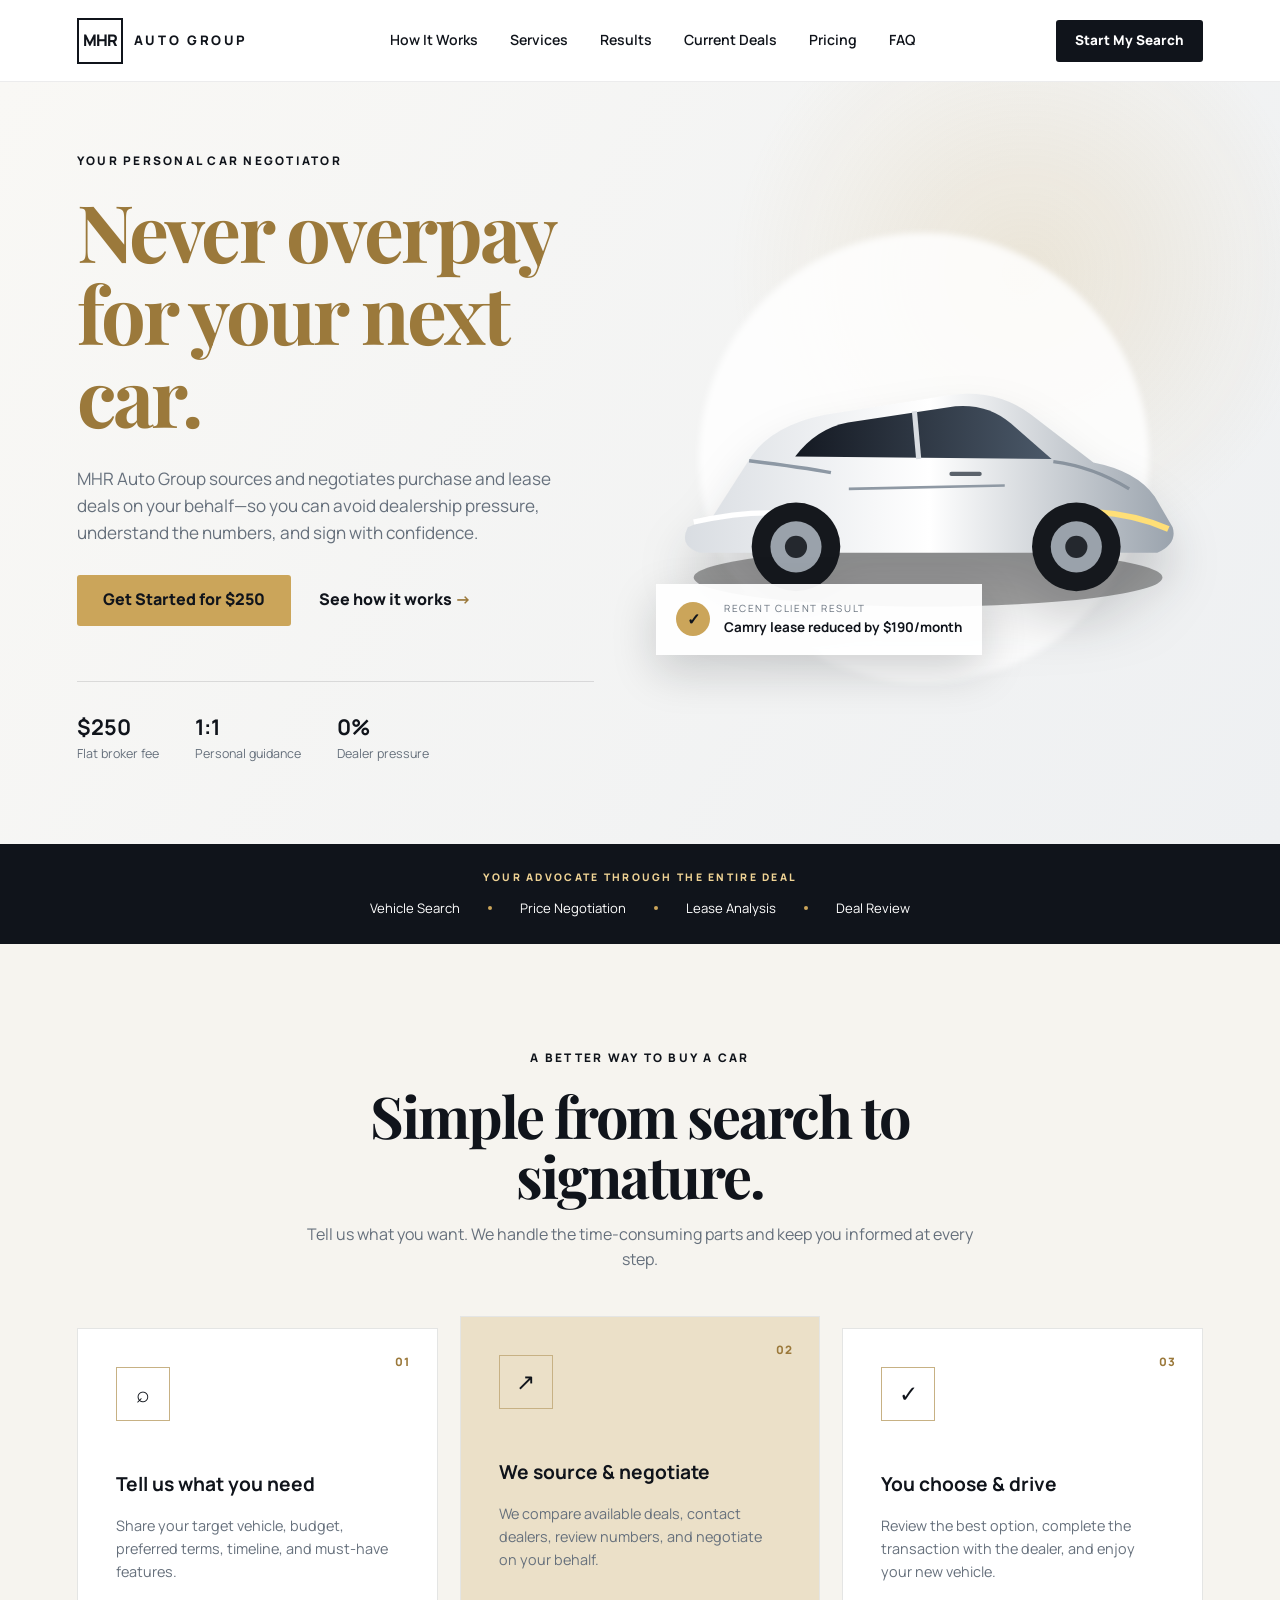
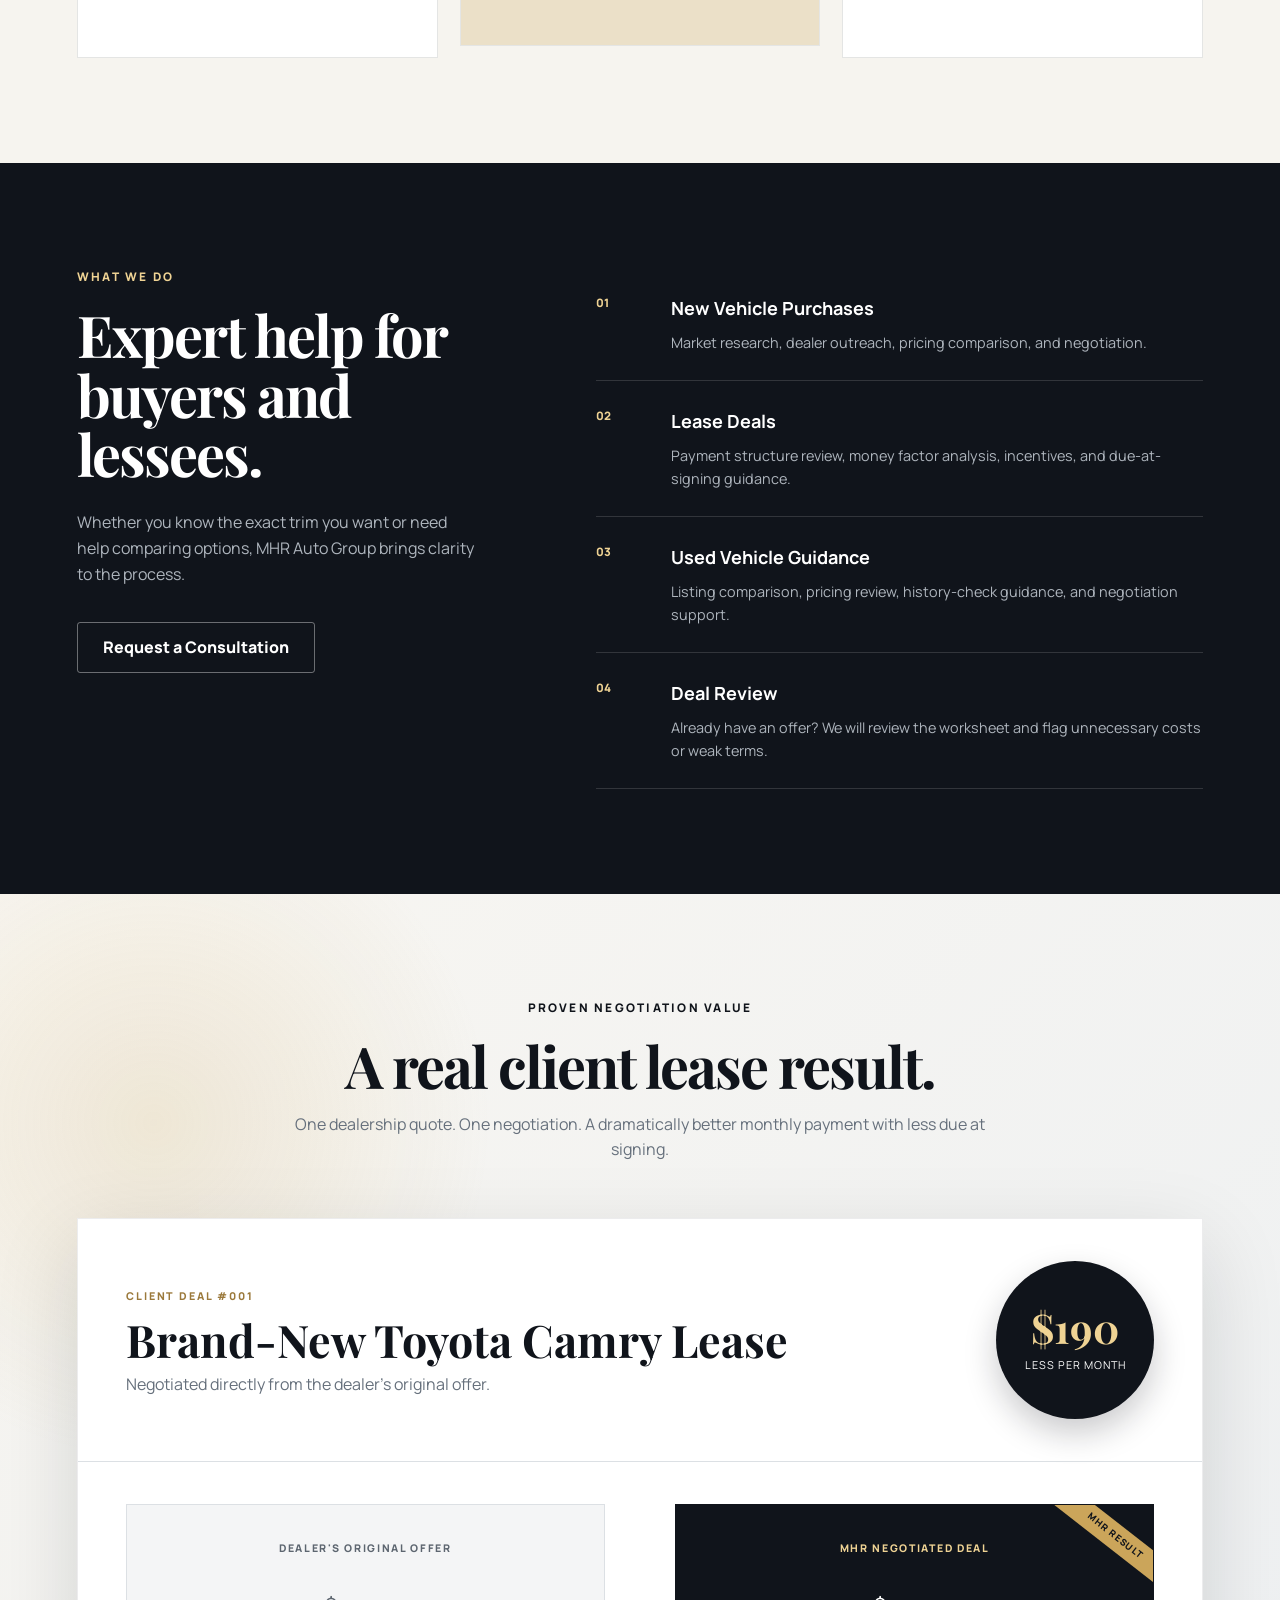
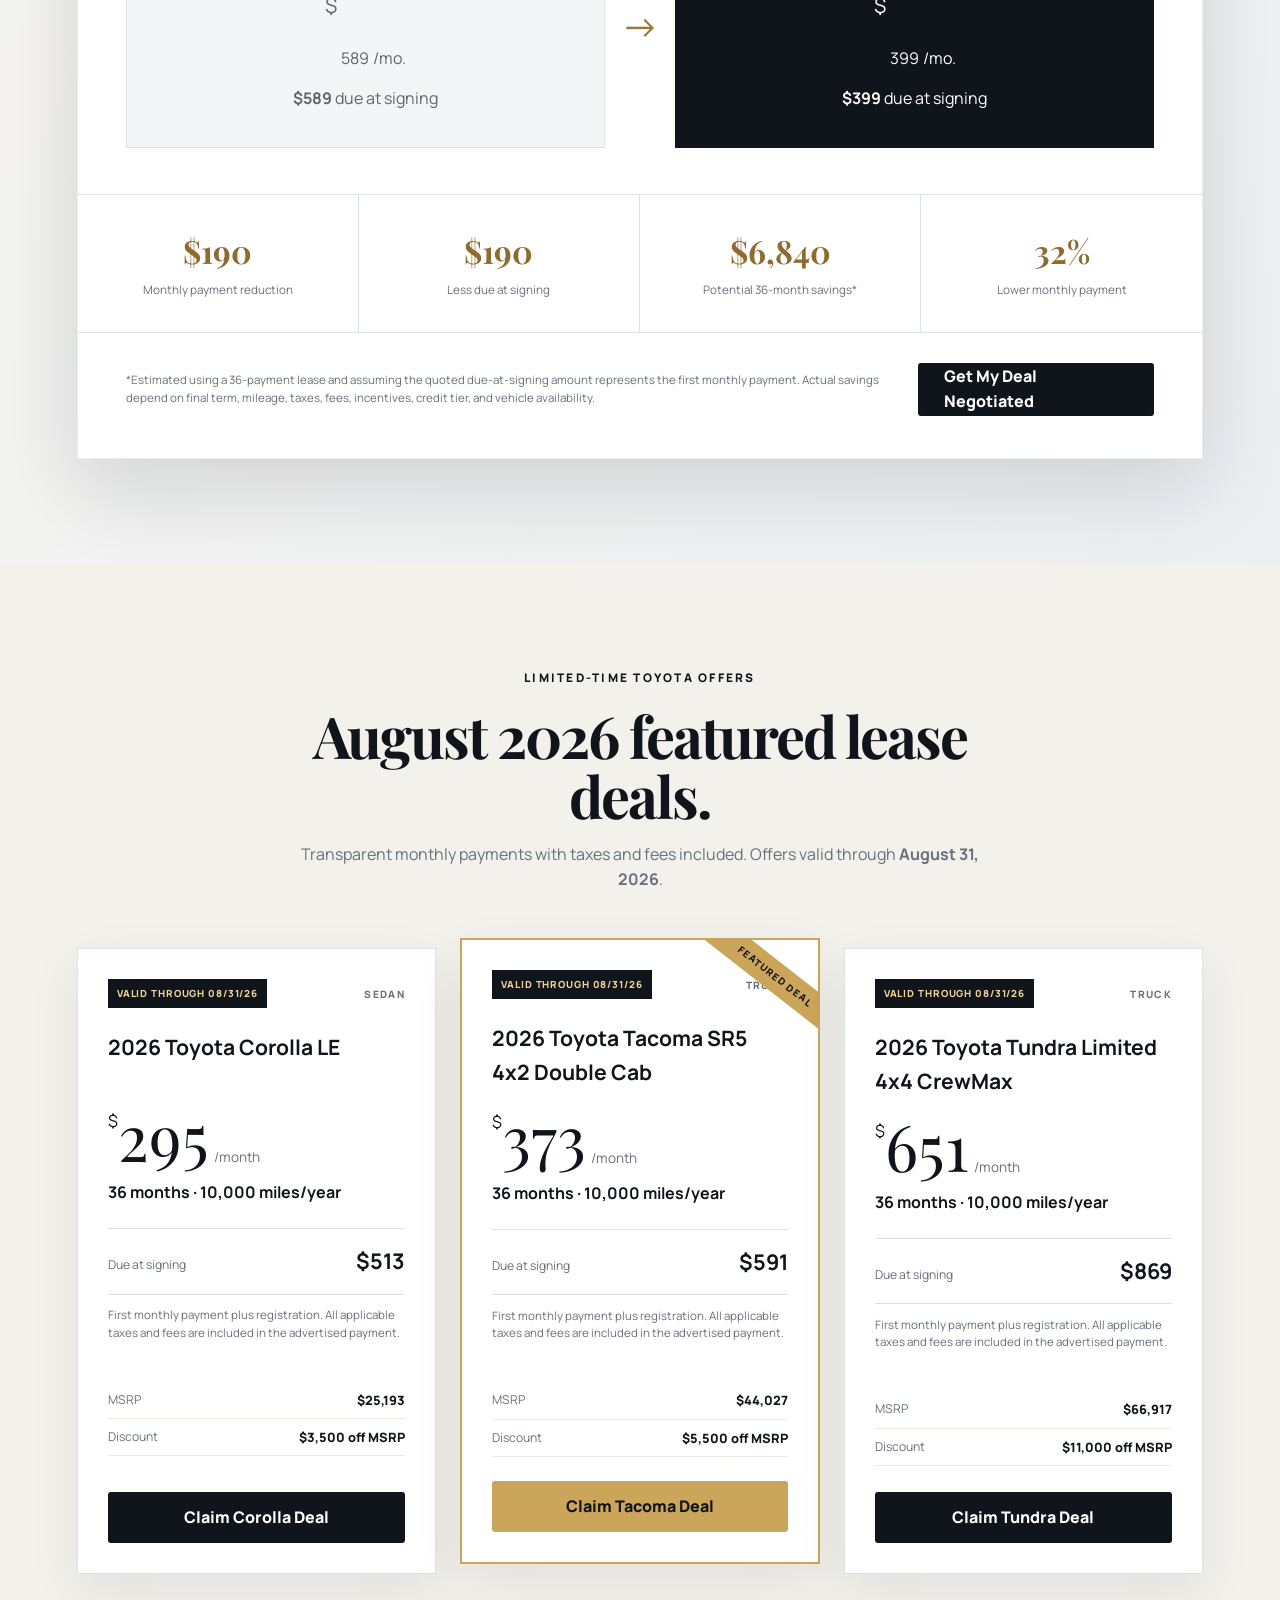
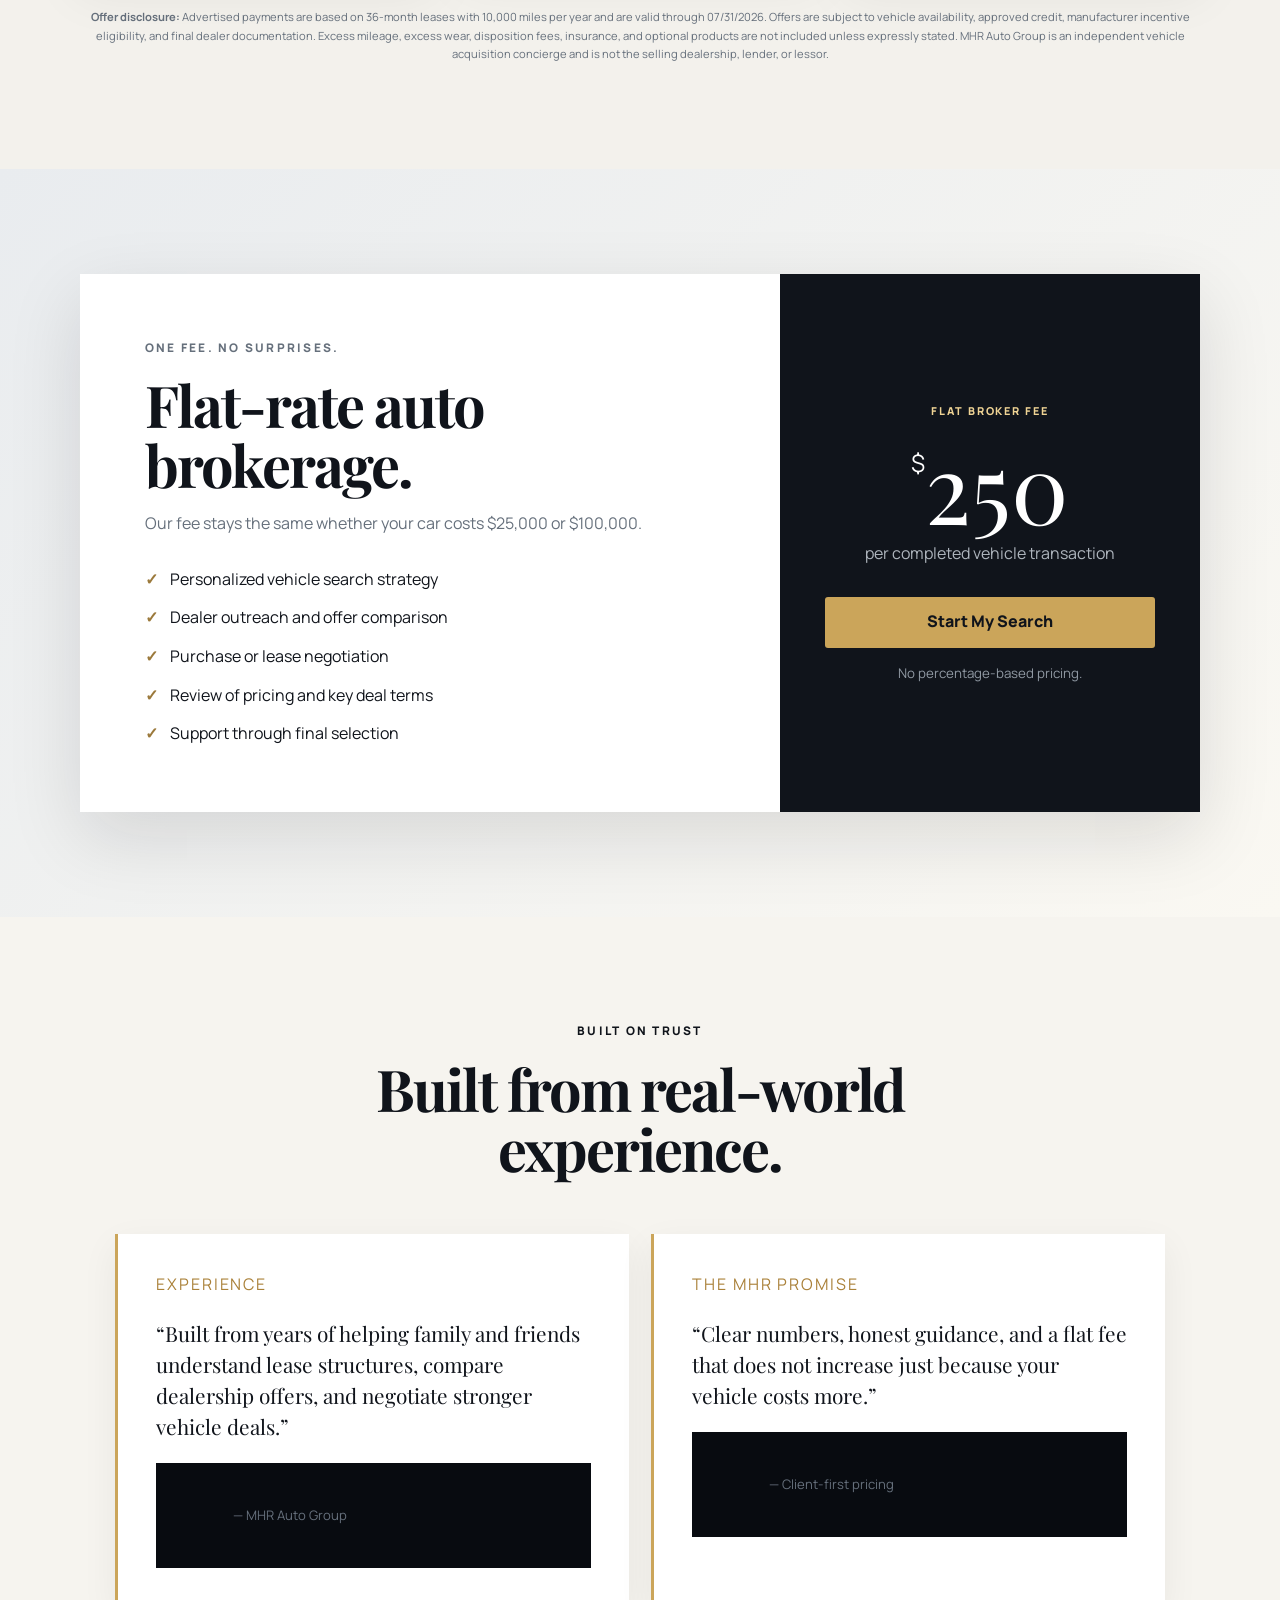
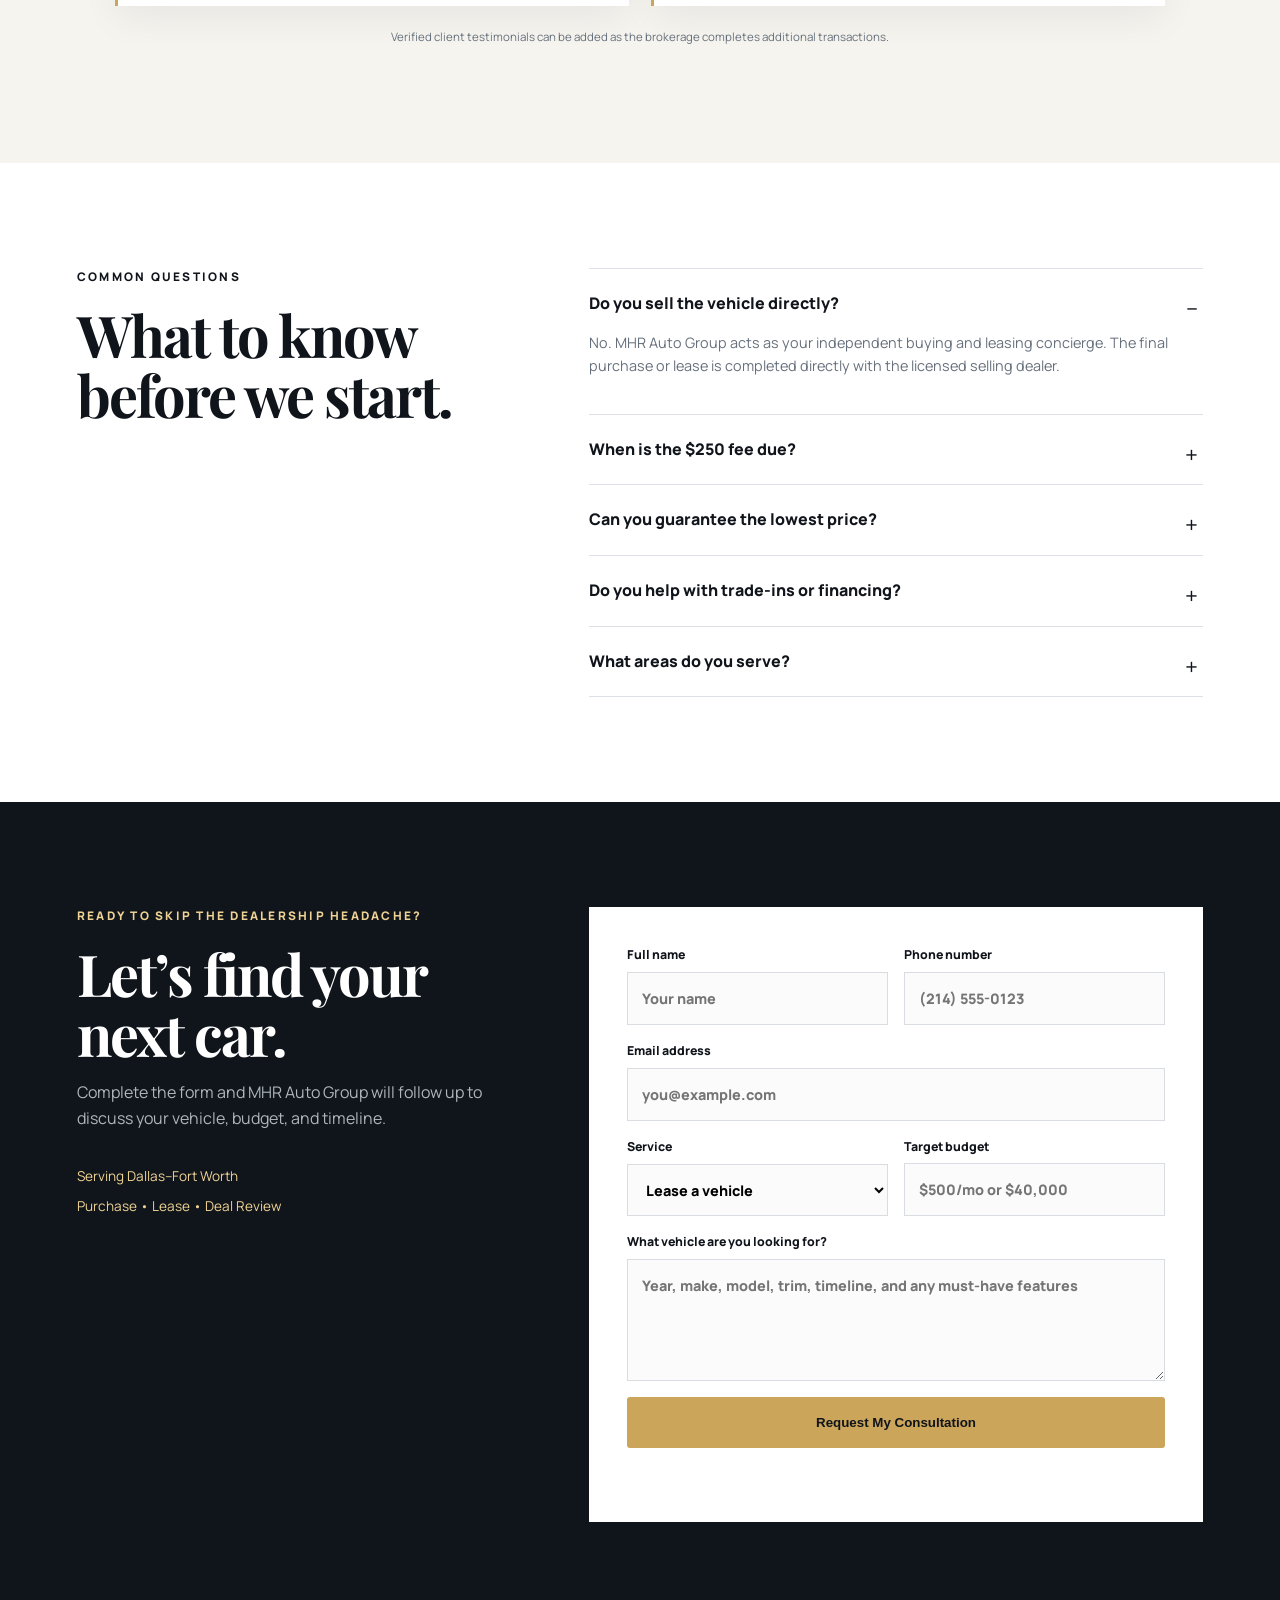
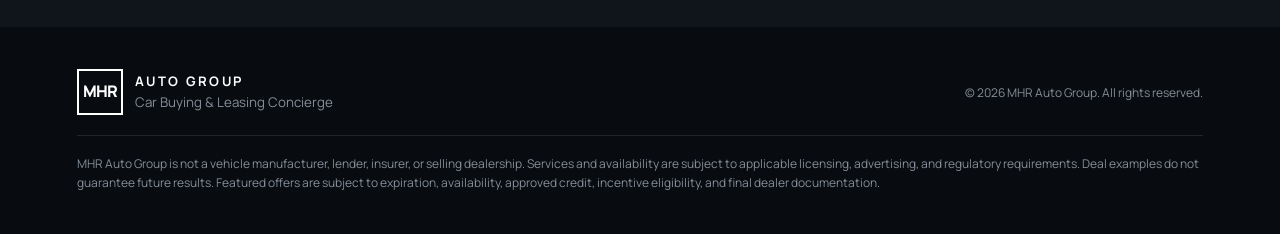
==== index.html @ c65cc61c "Update deals intro date to August 31, 2026" ====
<!DOCTYPE html>
<html lang="en">
<head>
  <meta charset="UTF-8" />
  <meta name="viewport" content="width=device-width, initial-scale=1.0" />
  <meta name="description" content="MHR Auto Group helps drivers lease or buy their next vehicle with expert deal sourcing and negotiation for one transparent flat fee." />
  <title>MHR Auto Group | Car Buying & Leasing Concierge</title>
  <link rel="preconnect" href="https://fonts.googleapis.com">
  <link rel="preconnect" href="https://fonts.gstatic.com" crossorigin>
  <link href="https://fonts.googleapis.com/css2?family=Manrope:wght@400;500;600;700;800&family=Playfair+Display:wght@700&display=swap" rel="stylesheet">
  <link rel="stylesheet" href="styles.css" />
  <script src="https://identity.netlify.com/v1/netlify-identity-widget.js"></script>
</head>
<body>
  <header class="site-header">
    <a class="brand" href="#top" aria-label="MHR Auto Group home">
      <span class="brand-mark">MHR</span>
      <span class="brand-name">AUTO GROUP</span>
    </a>
    <nav class="desktop-nav" aria-label="Primary navigation">
      <a href="#how-it-works">How It Works</a>
      <a href="#services">Services</a>
      <a href="#results">Results</a>
      <a href="#deals" id="navDealsLabel">Current Deals</a>
      <a href="#pricing">Pricing</a>
      <a href="#faq">FAQ</a>
    </nav>
    <a class="button button-small button-dark" href="#get-started">Start My Search</a>
  </header>

  <main id="top">
    <section class="hero">
      <div class="hero-copy">
        <p class="eyebrow" id="heroEyebrow">YOUR PERSONAL CAR NEGOTIATOR</p>
        <h1><span id="heroHeadline">Never overpay</span><br><span id="heroHeadlineAccent">for your next car.</span></h1>
        <p class="hero-text" id="heroDescription">MHR Auto Group sources and negotiates purchase and lease deals on your behalf—so you can avoid dealership pressure, understand the numbers, and sign with confidence.</p>
        <div class="hero-actions">
          <a class="button button-primary" href="#get-started" id="heroCta">Get Started for $250</a>
          <a class="text-link" href="#how-it-works">See how it works <span>→</span></a>
        </div>
        <div class="trust-row">
          <div><strong>$250</strong><span>Flat broker fee</span></div>
          <div><strong>1:1</strong><span>Personal guidance</span></div>
          <div><strong>0%</strong><span>Dealer pressure</span></div>
        </div>
      </div>

      <div class="hero-visual" aria-label="Stylized premium vehicle illustration">
        <div class="glow"></div>
        <svg viewBox="0 0 760 430" role="img" aria-label="Modern luxury sedan">
          <defs>
            <linearGradient id="carBody" x1="0" x2="1">
              <stop offset="0" stop-color="#d9dde2"/>
              <stop offset="0.5" stop-color="#ffffff"/>
              <stop offset="1" stop-color="#9aa3ad"/>
            </linearGradient>
            <linearGradient id="windows" x1="0" x2="1">
              <stop offset="0" stop-color="#141922"/>
              <stop offset="1" stop-color="#4b5969"/>
            </linearGradient>
          </defs>
          <ellipse cx="385" cy="355" rx="275" ry="34" fill="rgba(0,0,0,.35)"/>
          <path d="M132 284 L178 212 Q204 176 264 164 L417 140 Q467 135 505 163 L579 220 Q630 230 651 260 L672 296 Q678 315 654 326 L117 326 Q92 318 103 296 Z" fill="url(#carBody)"/>
          <path d="M229 213 Q254 180 291 173 L417 154 Q455 151 482 174 L530 216 Z" fill="url(#windows)"/>
          <path d="M369 160 L374 216" stroke="#d9dde2" stroke-width="6"/>
          <path d="M175 218 Q240 226 271 232" stroke="#8d98a4" stroke-width="4" fill="none"/>
          <path d="M532 219 Q579 225 621 251" stroke="#89939e" stroke-width="4" fill="none"/>
          <path d="M110 290 Q171 276 220 280" stroke="#fff" stroke-width="6" fill="none"/>
          <path d="M581 278 Q628 281 667 298" stroke="#ffdf77" stroke-width="7" fill="none"/>
          <circle cx="230" cy="319" r="52" fill="#15181d"/>
          <circle cx="230" cy="319" r="30" fill="#9aa2ab"/>
          <circle cx="230" cy="319" r="13" fill="#24282e"/>
          <circle cx="559" cy="319" r="52" fill="#15181d"/>
          <circle cx="559" cy="319" r="30" fill="#9aa2ab"/>
          <circle cx="559" cy="319" r="13" fill="#24282e"/>
          <path d="M292 251 L475 247" stroke="#8f99a4" stroke-width="3"/>
          <rect x="410" y="231" width="38" height="5" rx="2.5" fill="#5b626b"/>
        </svg>
        <div class="deal-card">
          <span class="deal-icon">✓</span>
          <div>
            <small>RECENT CLIENT RESULT</small>
            <strong>Camry lease reduced by $190/month</strong>
          </div>
        </div>
      </div>
    </section>

    <section class="social-proof">
      <p>YOUR ADVOCATE THROUGH THE ENTIRE DEAL</p>
      <div class="proof-items">
        <span>Vehicle Search</span>
        <i></i>
        <span>Price Negotiation</span>
        <i></i>
        <span>Lease Analysis</span>
        <i></i>
        <span>Deal Review</span>
      </div>
    </section>

    <section class="section section-light" id="how-it-works">
      <div class="section-heading centered">
        <p class="eyebrow">A BETTER WAY TO BUY A CAR</p>
        <h2>Simple from search to signature.</h2>
        <p>Tell us what you want. We handle the time-consuming parts and keep you informed at every step.</p>
      </div>
      <div class="steps-grid">
        <article class="step-card">
          <span class="step-number">01</span>
          <div class="step-icon">⌕</div>
          <h3>Tell us what you need</h3>
          <p>Share your target vehicle, budget, preferred terms, timeline, and must-have features.</p>
        </article>
        <article class="step-card featured">
          <span class="step-number">02</span>
          <div class="step-icon">↗</div>
          <h3>We source & negotiate</h3>
          <p>We compare available deals, contact dealers, review numbers, and negotiate on your behalf.</p>
        </article>
        <article class="step-card">
          <span class="step-number">03</span>
          <div class="step-icon">✓</div>
          <h3>You choose & drive</h3>
          <p>Review the best option, complete the transaction with the dealer, and enjoy your new vehicle.</p>
        </article>
      </div>
    </section>

    <section class="section section-dark" id="services">
      <div class="services-layout">
        <div>
          <p class="eyebrow gold">WHAT WE DO</p>
          <h2>Expert help for buyers and lessees.</h2>
          <p class="section-lead">
            Whether you know the exact trim you want or need help comparing options, MHR Auto Group brings clarity to the process.
          </p>
          <a class="button button-outline" href="#get-started">Request a Consultation</a>
        </div>
        <div class="service-list">
          <article>
            <span>01</span>
            <div><h3>New Vehicle Purchases</h3><p>Market research, dealer outreach, pricing comparison, and negotiation.</p></div>
          </article>
          <article>
            <span>02</span>
            <div><h3>Lease Deals</h3><p>Payment structure review, money factor analysis, incentives, and due-at-signing guidance.</p></div>
          </article>
          <article>
            <span>03</span>
            <div><h3>Used Vehicle Guidance</h3><p>Listing comparison, pricing review, history-check guidance, and negotiation support.</p></div>
          </article>
          <article>
            <span>04</span>
            <div><h3>Deal Review</h3><p>Already have an offer? We will review the worksheet and flag unnecessary costs or weak terms.</p></div>
          </article>
        </div>
      </div>
    </section>


    <section class="section results-section" id="results">
      <div class="section-heading centered">
        <p class="eyebrow" id="caseEyebrow">PROVEN NEGOTIATION VALUE</p>
        <h2 id="caseHeadline">A real client lease result.</h2>
        <p>One dealership quote. One negotiation. A dramatically better monthly payment with less due at signing.</p>
      </div>

      <div class="case-study-card">
        <div class="case-study-head">
          <div>
            <span class="case-kicker">CLIENT DEAL #001</span>
            <h3 id="caseVehicle">Brand-New Toyota Camry Lease</h3>
            <p>Negotiated directly from the dealer’s original offer.</p>
          </div>
          <div class="savings-badge">
            <strong id="caseMonthlySavingsBadge">$190</strong>
            <span>less per month</span>
          </div>
        </div>

        <div class="offer-comparison">
          <article class="offer-card dealer-offer">
            <span class="offer-label">DEALER'S ORIGINAL OFFER</span>
            <div class="monthly-price"><sup>$</sup><span id="caseDealerMonthly">589</span><span>/mo.</span></div>
            <p><strong id="caseDealerDue">$589</strong> due at signing</p>
          </article>

          <div class="comparison-arrow" aria-hidden="true">→</div>

          <article class="offer-card negotiated-offer">
            <span class="offer-label">MHR NEGOTIATED DEAL</span>
            <div class="monthly-price"><sup>$</sup><span id="caseMhrMonthly">399</span><span>/mo.</span></div>
            <p><strong id="caseMhrDue">$399</strong> due at signing</p>
          </article>
        </div>

        <div class="result-metrics">
          <div><strong id="caseMonthlySavings">$190</strong><span>Monthly payment reduction</span></div>
          <div><strong id="caseDueSavings">$190</strong><span>Less due at signing</span></div>
          <div><strong id="caseTermSavings">$6,840</strong><span id="caseTermSavingsLabel">Potential 36-month savings*</span></div>
          <div><strong id="casePercentSavings">32%</strong><span>Lower monthly payment</span></div>
        </div>

        <div class="case-study-footer">
          <p id="caseFootnote">*Estimated using a 36-payment lease and assuming the quoted due-at-signing amount represents the first monthly payment. Actual savings depend on final term, mileage, taxes, fees, incentives, credit tier, and vehicle availability.</p>
          <a class="button button-dark" href="#get-started">Get My Deal Negotiated</a>
        </div>
      </div>
    </section>


    <section class="section deals-section" id="deals">
      <div class="section-heading centered">
        <p class="eyebrow" id="dealsEyebrow">LIMITED-TIME TOYOTA OFFERS</p>
        <h2 id="dealsHeadline">August 2026 featured lease deals.</h2>
        <p id="dealsIntro">Transparent monthly payments with taxes and fees included. Offers valid through <strong id="dealsValidThrough">August 31, 2026</strong>.</p>
      </div>

      <div class="deals-grid" id="dealsGrid">
        <article class="vehicle-deal-card">
          <div class="deal-card-header">
            <span class="deal-expiration">VALID THROUGH 08/31/26</span>
            <span class="deal-type">SEDAN</span>
          </div>
          <h3>2026 Toyota Corolla LE</h3>
          <div class="lease-payment"><sup>$</sup>295<span>/month</span></div>
          <p class="lease-term">36 months · 10,000 miles/year</p>
          <div class="due-at-signing"><span>Due at signing</span><strong>$513</strong></div>
          <p class="deal-note">First monthly payment plus registration. All applicable taxes and fees are included in the advertised payment.</p>
          <dl class="deal-details">
            <div><dt>MSRP</dt><dd>$25,193</dd></div>
            <div><dt>Discount</dt><dd>$3,500 off MSRP</dd></div>
          </dl>
          <a class="button button-dark full-width claim-deal" href="#get-started" data-vehicle="2026 Toyota Corolla LE — $295/month for 36 months, $513 due at signing">Claim Corolla Deal</a>
        </article>

        <article class="vehicle-deal-card featured-deal">
          <div class="featured-ribbon">FEATURED DEAL</div>
          <div class="deal-card-header">
            <span class="deal-expiration">VALID THROUGH 08/31/26</span>
            <span class="deal-type">TRUCK</span>
          </div>
          <h3>2026 Toyota Tacoma SR5 4x2 Double Cab</h3>
          <div class="lease-payment"><sup>$</sup>373<span>/month</span></div>
          <p class="lease-term">36 months · 10,000 miles/year</p>
          <div class="due-at-signing"><span>Due at signing</span><strong>$591</strong></div>
          <p class="deal-note">First monthly payment plus registration. All applicable taxes and fees are included in the advertised payment.</p>
          <dl class="deal-details">
            <div><dt>MSRP</dt><dd>$44,027</dd></div>
            <div><dt>Discount</dt><dd>$5,500 off MSRP</dd></div>
          </dl>
          <a class="button button-primary full-width claim-deal" href="#get-started" data-vehicle="2026 Toyota Tacoma SR5 4x2 Double Cab — $373/month for 36 months, $591 due at signing">Claim Tacoma Deal</a>
        </article>

        <article class="vehicle-deal-card">
          <div class="deal-card-header">
            <span class="deal-expiration">VALID THROUGH 08/31/26</span>
            <span class="deal-type">TRUCK</span>
          </div>
          <h3>2026 Toyota Tundra Limited 4x4 CrewMax</h3>
          <div class="lease-payment"><sup>$</sup>651<span>/month</span></div>
          <p class="lease-term">36 months · 10,000 miles/year</p>
          <div class="due-at-signing"><span>Due at signing</span><strong>$869</strong></div>
          <p class="deal-note">First monthly payment plus registration. All applicable taxes and fees are included in the advertised payment.</p>
          <dl class="deal-details">
            <div><dt>MSRP</dt><dd>$66,917</dd></div>
            <div><dt>Discount</dt><dd>$11,000 off MSRP</dd></div>
          </dl>
          <a class="button button-dark full-width claim-deal" href="#get-started" data-vehicle="2026 Toyota Tundra Limited 4x4 CrewMax — $651/month for 36 months, $869 due at signing">Claim Tundra Deal</a>
        </article>
      </div>

      <div class="deal-disclaimer" id="dealDisclaimer">
        <strong>Offer disclosure:</strong> Advertised payments are based on 36-month leases with 10,000 miles per year and are valid through 07/31/2026. Offers are subject to vehicle availability, approved credit, manufacturer incentive eligibility, and final dealer documentation. Excess mileage, excess wear, disposition fees, insurance, and optional products are not included unless expressly stated. MHR Auto Group is an independent vehicle acquisition concierge and is not the selling dealership, lender, or lessor.
      </div>
    </section>

    <section class="section pricing-section" id="pricing">
      <div class="pricing-card">
        <div class="pricing-copy">
          <p class="eyebrow" id="pricingEyebrow">ONE FEE. NO SURPRISES.</p>
          <h2 id="pricingHeadline">Flat-rate auto brokerage.</h2>
          <p id="pricingDescription">Our fee stays the same whether your car costs $25,000 or $100,000.</p>
          <ul>
            <li>Personalized vehicle search strategy</li>
            <li>Dealer outreach and offer comparison</li>
            <li>Purchase or lease negotiation</li>
            <li>Review of pricing and key deal terms</li>
            <li>Support through final selection</li>
          </ul>
        </div>
        <div class="price-box">
          <span id="pricingFeeLabel">FLAT BROKER FEE</span>
          <div class="price"><sup>$</sup><span id="pricingFee">250</span></div>
          <p id="pricingFeeNote">per completed vehicle transaction</p>
          <a class="button button-primary full-width" href="#get-started">Start My Search</a>
          <small id="pricingSmallNote">No percentage-based pricing.</small>
        </div>
      </div>
    </section>

    <section class="section section-light testimonial-section">
      <div class="section-heading centered">
        <p class="eyebrow">BUILT ON TRUST</p>
        <h2>Built from real-world experience.</h2>
      </div>
      <div class="testimonial-grid" id="testimonialGrid">
        <blockquote>
          <div class="stars">EXPERIENCE</div>
          <p>“Built from years of helping family and friends understand lease structures, compare dealership offers, and negotiate stronger vehicle deals.”</p>
          <footer>— MHR Auto Group</footer>
        </blockquote>
        <blockquote>
          <div class="stars">THE MHR PROMISE</div>
          <p>“Clear numbers, honest guidance, and a flat fee that does not increase just because your vehicle costs more.”</p>
          <footer>— Client-first pricing</footer>
        </blockquote>
      </div>
      <p class="sample-note">Verified client testimonials can be added as the brokerage completes additional transactions.</p>
    </section>

    <section class="section faq-section" id="faq">
      <div class="section-heading">
        <p class="eyebrow">COMMON QUESTIONS</p>
        <h2>What to know before we start.</h2>
      </div>
      <div class="faq-list" id="faqList">
        <details open>
          <summary>Do you sell the vehicle directly?</summary>
          <p>No. MHR Auto Group acts as your independent buying and leasing concierge. The final purchase or lease is completed directly with the licensed selling dealer.</p>
        </details>
        <details>
          <summary>When is the $250 fee due?</summary>
          <p>As soon as we agree on numbers on a particular vehicle.</p>
        </details>
        <details>
          <summary>Can you guarantee the lowest price?</summary>
          <p>No ethical broker should guarantee a specific lowest price. We provide market-informed sourcing, negotiation, and transparent comparison to help you make a stronger decision.</p>
        </details>
        <details>
          <summary>Do you help with trade-ins or financing?</summary>
          <p>Yes. Our goal is to simplify the purchasing process for you.</p>
        </details>
        <details>
          <summary>What areas do you serve?</summary>
          <p>The initial focus is Dallas–Fort Worth and surrounding Texas markets, with remote deal-review support available more broadly where permitted.</p>
        </details>
      </div>
    </section>

    <section class="section contact-section" id="get-started">
      <div class="contact-copy">
        <p class="eyebrow gold" id="contactEyebrow">READY TO SKIP THE DEALERSHIP HEADACHE?</p>
        <h2 id="contactHeadline">Let’s find your next car.</h2>
        <p id="contactDescription">Complete the form and MHR Auto Group will follow up to discuss your vehicle, budget, and timeline.</p>
        <div class="contact-mini">
          <span id="contactServiceArea">Serving Dallas–Fort Worth</span>
          <span id="contactServicesLine">Purchase • Lease • Deal Review</span>
        </div>
      </div>
      <form class="lead-form" id="leadForm" name="vehicle-inquiry" method="POST" action="/thank-you.html" data-netlify="true" netlify-honeypot="bot-field">
        <input type="hidden" name="form-name" value="vehicle-inquiry">
        <p class="hidden-field"><label>Do not fill this out: <input name="bot-field"></label></p>
        <input type="hidden" name="selectedDeal" id="selectedDeal" value="">
        <div class="form-row">
          <label>Full name<input required type="text" name="name" placeholder="Your name"></label>
          <label>Phone number<input required type="tel" name="phone" placeholder="(214) 555-0123"></label>
        </div>
        <label>Email address<input required type="email" name="email" placeholder="you@example.com"></label>
        <div class="form-row">
          <label>Service
            <select name="service">
              <option>Lease a vehicle</option>
              <option>Buy a new vehicle</option>
              <option>Buy a used vehicle</option>
              <option>Review an existing deal</option>
            </select>
          </label>
          <label>Target budget<input type="text" name="budget" placeholder="$500/mo or $40,000"></label>
        </div>
        <label>What vehicle are you looking for?
          <textarea id="vehicleField" name="vehicle" rows="4" placeholder="Year, make, model, trim, timeline, and any must-have features"></textarea>
        </label>
        <button class="button button-primary full-width" type="submit">Request My Consultation</button>
        <p class="form-message" id="formMessage" aria-live="polite"></p>
      </form>
    </section>
  </main>

  <footer>
    <div class="footer-brand">
      <span class="brand-mark">MHR</span>
      <div><strong>AUTO GROUP</strong><small>Car Buying & Leasing Concierge</small></div>
    </div>
    <p>© <span id="year"></span> MHR Auto Group. All rights reserved.</p>
    <p class="legal" id="footerLegal">MHR Auto Group is not a vehicle manufacturer, lender, insurer, or selling dealership. Services and availability are subject to applicable licensing, advertising, and regulatory requirements. Deal examples do not guarantee future results. Featured offers are subject to expiration, availability, approved credit, incentive eligibility, and final dealer documentation.</p>
  </footer>

  <script src="cms-content.js"></script>
  <script src="script.js"></script>
<script>
if (window.netlifyIdentity) {
  window.netlifyIdentity.on("init", user => {
    if (!user) window.netlifyIdentity.on("login", () => { document.location.href = "/admin/"; });
  });
}
</script>
</body>
</html>
---- styles.css ----
:root {
  --ink: #10141b;
  --muted: #66707c;
  --paper: #f6f4ef;
  --white: #ffffff;
  --gold: #cba55a;
  --gold-light: #efd394;
  --line: #dce0e4;
}
* { box-sizing: border-box; }
html { scroll-behavior: smooth; }
body {
  margin: 0;
  font-family: "Manrope", sans-serif;
  color: var(--ink);
  background: var(--white);
  line-height: 1.6;
}
a { color: inherit; text-decoration: none; }
.site-header {
  position: sticky; top: 0; z-index: 50;
  height: 82px; display: flex; align-items: center; justify-content: space-between;
  padding: 0 6vw; background: rgba(255,255,255,.92); backdrop-filter: blur(14px);
  border-bottom: 1px solid rgba(16,20,27,.08);
}
.brand { display: flex; align-items: center; gap: 11px; }
.brand-mark {
  display: grid; place-items: center; width: 46px; height: 46px;
  border: 2px solid var(--ink); font-weight: 800; letter-spacing: -1px;
}
.brand-name { font-size: .82rem; letter-spacing: .2em; font-weight: 800; }
.desktop-nav { display: flex; gap: 32px; font-size: .88rem; font-weight: 600; }
.desktop-nav a:hover { color: #957333; }
.button {
  display: inline-flex; align-items: center; justify-content: center;
  min-height: 51px; padding: 0 25px; border-radius: 3px;
  font-weight: 800; border: 1px solid transparent; cursor: pointer;
  transition: transform .2s ease, background .2s ease;
}
.button:hover { transform: translateY(-2px); }
.button-small { min-height: 42px; padding: 0 18px; font-size: .84rem; }
.button-dark { background: var(--ink); color: var(--white); }
.button-primary { background: var(--gold); color: var(--ink); }
.button-primary:hover { background: var(--gold-light); }
.button-outline { border-color: rgba(255,255,255,.38); color: white; }
.full-width { width: 100%; }
.hero {
  min-height: 690px; display: grid; grid-template-columns: 1fr 1.08fr;
  align-items: center; gap: 4vw; padding: 70px 6vw 80px;
  background:
    radial-gradient(circle at 80% 25%, rgba(203,165,90,.18), transparent 25%),
    linear-gradient(120deg, #f9f8f5 0%, #eef0f2 100%);
  overflow: hidden;
}
.eyebrow { font-size: .74rem; letter-spacing: .19em; font-weight: 800; margin: 0 0 18px; }
.hero h1, .section h2 {
  font-family: "Playfair Display", serif; line-height: 1.04; margin: 0;
  letter-spacing: -.035em;
}
.hero h1 { font-size: clamp(3.3rem, 6.2vw, 6.8rem); max-width: 760px; }
.hero h1 span { color: #9b793b; }
.hero-text { max-width: 650px; color: var(--muted); font-size: 1.07rem; margin: 28px 0; }
.hero-actions { display: flex; align-items: center; gap: 28px; }
.text-link { font-weight: 800; }
.text-link span { color: #9b793b; }
.trust-row {
  display: flex; gap: 36px; margin-top: 55px; padding-top: 28px;
  border-top: 1px solid rgba(16,20,27,.12);
}
.trust-row div { display: flex; flex-direction: column; }
.trust-row strong { font-size: 1.35rem; }
.trust-row span { color: var(--muted); font-size: .78rem; }
.hero-visual { position: relative; min-height: 470px; display: grid; place-items: center; }
.hero-visual svg { width: 116%; max-width: 850px; position: relative; z-index: 2; filter: drop-shadow(0 30px 24px rgba(15,20,28,.18)); }
.glow { position: absolute; width: 450px; height: 450px; border-radius: 50%; background: rgba(255,255,255,.82); filter: blur(3px); }
.deal-card {
  position: absolute; z-index: 3; bottom: 38px; left: 2%;
  background: rgba(255,255,255,.94); box-shadow: 0 16px 45px rgba(15,20,28,.18);
  padding: 17px 20px; display: flex; align-items: center; gap: 14px; min-width: 270px;
}
.deal-icon { width: 34px; height: 34px; border-radius: 50%; background: var(--gold); display: grid; place-items: center; font-weight: 800; }
.deal-card small, .deal-card strong { display: block; }
.deal-card small { font-size: .62rem; letter-spacing: .16em; color: var(--muted); }
.deal-card strong { font-size: .84rem; }
.social-proof { background: var(--ink); color: white; padding: 25px 6vw; text-align: center; }
.social-proof > p { color: var(--gold-light); font-size: .65rem; letter-spacing: .22em; font-weight: 800; margin: 0 0 12px; }
.proof-items { display: flex; justify-content: center; align-items: center; gap: 28px; flex-wrap: wrap; font-size: .82rem; }
.proof-items i { width: 4px; height: 4px; background: var(--gold); border-radius: 50%; }
.section { padding: 105px 6vw; }
.section-light { background: var(--paper); }
.section-dark { background: var(--ink); color: white; }
.section-heading { max-width: 690px; margin-bottom: 55px; }
.section-heading.centered { text-align: center; margin-left: auto; margin-right: auto; }
.section h2 { font-size: clamp(2.5rem, 4.5vw, 4.8rem); }
.section-heading > p:last-child, .section-lead { color: var(--muted); }
.steps-grid { display: grid; grid-template-columns: repeat(3, 1fr); gap: 22px; max-width: 1200px; margin: auto; }
.step-card { background: white; padding: 38px; min-height: 330px; position: relative; border: 1px solid #e4e5e4; }
.step-card.featured { background: #ebe0c8; transform: translateY(-12px); }
.step-number { position: absolute; top: 24px; right: 26px; color: #9b793b; font-size: .72rem; font-weight: 800; letter-spacing: .1em; }
.step-icon { width: 54px; height: 54px; display: grid; place-items: center; border: 1px solid #c7b184; font-size: 1.45rem; margin-bottom: 48px; }
.step-card h3 { font-size: 1.2rem; margin: 0 0 12px; }
.step-card p { color: var(--muted); font-size: .9rem; }
.services-layout { display: grid; grid-template-columns: .8fr 1.2fr; gap: 9vw; align-items: start; }
.gold { color: var(--gold-light); }
.section-dark .section-lead { color: #aeb5bd; max-width: 520px; margin: 26px 0 35px; }
.service-list article { display: grid; grid-template-columns: 55px 1fr; gap: 20px; padding: 26px 0; border-bottom: 1px solid rgba(255,255,255,.14); }
.service-list article > span { color: var(--gold-light); font-size: .72rem; font-weight: 800; }
.service-list h3 { margin: 0 0 8px; font-size: 1.13rem; }
.service-list p { margin: 0; color: #aeb5bd; font-size: .9rem; }
.pricing-section { background: linear-gradient(135deg, #e9ecef, #faf8f2); }
.pricing-card { max-width: 1120px; margin: auto; background: white; display: grid; grid-template-columns: 1.25fr .75fr; box-shadow: 0 25px 70px rgba(16,20,27,.12); }
.pricing-copy { padding: 65px; }
.pricing-copy p { color: var(--muted); }
.pricing-copy ul { list-style: none; padding: 0; margin: 30px 0 0; display: grid; gap: 13px; }
.pricing-copy li::before { content: "✓"; color: #9b793b; font-weight: 800; margin-right: 12px; }
.price-box { background: var(--ink); color: white; padding: 55px 45px; display: flex; flex-direction: column; justify-content: center; text-align: center; }
.price-box > span { color: var(--gold-light); font-size: .68rem; font-weight: 800; letter-spacing: .18em; }
.price { font-family: "Playfair Display", serif; font-size: 6rem; line-height: 1; margin: 18px 0 8px; }
.price sup { font-family: "Manrope", sans-serif; font-size: 1.5rem; vertical-align: top; position: relative; top: 14px; }
.price-box p { color: #aeb5bd; margin: 0 0 30px; }
.price-box small { margin-top: 15px; color: #8f98a2; }
.testimonial-grid { display: grid; grid-template-columns: 1fr 1fr; gap: 22px; max-width: 1050px; margin: auto; }
blockquote { margin: 0; background: white; padding: 38px; border-left: 3px solid var(--gold); box-shadow: 0 12px 35px rgba(16,20,27,.06); }
.stars { color: #aa8139; letter-spacing: .12em; }
blockquote p { font-family: "Playfair Display", serif; font-size: 1.3rem; line-height: 1.5; }
blockquote footer { color: var(--muted); font-size: .82rem; }
.sample-note { text-align: center; color: var(--muted); font-size: .72rem; margin-top: 22px; }
.faq-section { display: grid; grid-template-columns: .8fr 1.2fr; gap: 8vw; }
.faq-list { border-top: 1px solid var(--line); }
details { border-bottom: 1px solid var(--line); padding: 22px 0; }
summary { cursor: pointer; font-weight: 800; list-style: none; position: relative; padding-right: 35px; }
summary::after { content: "+"; position: absolute; right: 5px; font-size: 1.4rem; font-weight: 400; }
details[open] summary::after { content: "−"; }
details p { color: var(--muted); font-size: .9rem; max-width: 720px; }
.contact-section { background: var(--ink); color: white; display: grid; grid-template-columns: .8fr 1.2fr; gap: 8vw; }
.contact-copy p:not(.eyebrow) { color: #aeb5bd; }
.contact-mini { display: grid; gap: 8px; margin-top: 35px; color: var(--gold-light); font-size: .85rem; }
.lead-form { background: white; color: var(--ink); padding: 38px; }
.form-row { display: grid; grid-template-columns: 1fr 1fr; gap: 16px; }
label { display: grid; gap: 7px; margin-bottom: 16px; font-size: .77rem; font-weight: 800; }
input, select, textarea { width: 100%; border: 1px solid #d9dde1; padding: 14px; font: inherit; font-size: .9rem; background: #fbfbfb; }
textarea { resize: vertical; }
.form-message { min-height: 24px; margin: 12px 0 0; text-align: center; color: #557a47; font-size: .82rem; }
footer { padding: 42px 6vw; display: grid; grid-template-columns: 1fr auto; gap: 20px; align-items: center; background: #080b10; color: white; }
.footer-brand { display: flex; align-items: center; gap: 12px; }
.footer-brand .brand-mark { border-color: white; }
.footer-brand strong, .footer-brand small { display: block; }
.footer-brand strong { letter-spacing: .18em; font-size: .82rem; }
.footer-brand small { color: #858e98; }
footer > p { color: #858e98; font-size: .75rem; margin: 0; }
.legal { grid-column: 1 / -1; border-top: 1px solid rgba(255,255,255,.1); padding-top: 18px; }

@media (max-width: 960px) {
  .desktop-nav { display: none; }
  .hero, .services-layout, .faq-section, .contact-section { grid-template-columns: 1fr; }
  .hero { padding-top: 55px; }
  .hero-visual { min-height: 380px; }
  .steps-grid { grid-template-columns: 1fr; }
  .step-card.featured { transform: none; }
  .pricing-card { grid-template-columns: 1fr; }
  .testimonial-grid { grid-template-columns: 1fr; }
}
@media (max-width: 640px) {
  .site-header { padding: 0 20px; }
  .site-header .button { display: none; }
  .hero, .section { padding-left: 22px; padding-right: 22px; }
  .hero h1 { font-size: 3.3rem; }
  .hero-actions { align-items: flex-start; flex-direction: column; gap: 18px; }
  .trust-row { gap: 18px; flex-wrap: wrap; }
  .hero-visual { min-height: 280px; }
  .deal-card { bottom: 0; left: 0; transform: scale(.9); transform-origin: left bottom; }
  .proof-items i { display: none; }
  .proof-items { gap: 14px 22px; }
  .pricing-copy, .price-box { padding: 38px 25px; }
  .form-row { grid-template-columns: 1fr; gap: 0; }
  .lead-form { padding: 25px; }
  footer { grid-template-columns: 1fr; }
}


/* Results / Case Study */
.results-section {
  background:
    radial-gradient(circle at 12% 18%, rgba(203,165,90,.18), transparent 22%),
    linear-gradient(135deg, #f8f6f1, #eceff2);
}
.case-study-card {
  max-width: 1160px;
  margin: 0 auto;
  background: #fff;
  box-shadow: 0 28px 80px rgba(16,20,27,.14);
  border: 1px solid rgba(16,20,27,.08);
}
.case-study-head {
  display: flex;
  align-items: center;
  justify-content: space-between;
  gap: 30px;
  padding: 42px 48px;
  border-bottom: 1px solid var(--line);
}
.case-kicker {
  color: #9b793b;
  font-size: .67rem;
  letter-spacing: .18em;
  font-weight: 800;
}
.case-study-head h3 {
  font-family: "Playfair Display", serif;
  font-size: clamp(2rem, 3.5vw, 3.25rem);
  line-height: 1.08;
  margin: 8px 0;
}
.case-study-head p {
  margin: 0;
  color: var(--muted);
}
.savings-badge {
  flex: 0 0 158px;
  aspect-ratio: 1;
  border-radius: 50%;
  display: grid;
  place-content: center;
  text-align: center;
  background: var(--ink);
  color: white;
  box-shadow: 0 14px 32px rgba(16,20,27,.22);
}
.savings-badge strong {
  display: block;
  color: var(--gold-light);
  font-family: "Playfair Display", serif;
  font-size: 2.55rem;
  line-height: 1;
}
.savings-badge span {
  font-size: .68rem;
  text-transform: uppercase;
  letter-spacing: .09em;
  margin-top: 8px;
}
.offer-comparison {
  display: grid;
  grid-template-columns: 1fr 70px 1fr;
  align-items: stretch;
  padding: 42px 48px 28px;
}
.offer-card {
  padding: 35px;
  border: 1px solid var(--line);
  text-align: center;
}
.dealer-offer {
  background: #f4f5f6;
  color: #5d6670;
}
.negotiated-offer {
  background: var(--ink);
  color: white;
  border-color: var(--ink);
  position: relative;
  overflow: hidden;
}
.negotiated-offer::after {
  content: "MHR RESULT";
  position: absolute;
  top: 19px;
  right: -37px;
  width: 150px;
  transform: rotate(38deg);
  background: var(--gold);
  color: var(--ink);
  font-size: .58rem;
  font-weight: 800;
  letter-spacing: .12em;
  padding: 5px 0;
}
.offer-label {
  display: block;
  font-size: .66rem;
  letter-spacing: .16em;
  font-weight: 800;
}
.negotiated-offer .offer-label { color: var(--gold-light); }
.monthly-price {
  font-family: "Playfair Display", serif;
  font-size: clamp(4rem, 7vw, 6.5rem);
  line-height: 1;
  margin: 25px 0 15px;
}
.monthly-price sup {
  font-family: "Manrope", sans-serif;
  font-size: 1.3rem;
  vertical-align: top;
  position: relative;
  top: 13px;
}
.monthly-price span {
  font-family: "Manrope", sans-serif;
  font-size: 1rem;
  margin-left: 4px;
}
.offer-card p { margin: 0; }
.comparison-arrow {
  display: grid;
  place-items: center;
  font-size: 2.4rem;
  color: #9b793b;
}
.result-metrics {
  display: grid;
  grid-template-columns: repeat(4, 1fr);
  border-top: 1px solid var(--line);
  border-bottom: 1px solid var(--line);
  margin-top: 18px;
}
.result-metrics div {
  padding: 30px 20px;
  text-align: center;
  border-right: 1px solid var(--line);
}
.result-metrics div:last-child { border-right: none; }
.result-metrics strong {
  display: block;
  font-family: "Playfair Display", serif;
  font-size: 2rem;
  color: #8f6b2f;
}
.result-metrics span {
  color: var(--muted);
  font-size: .73rem;
}
.case-study-footer {
  display: flex;
  justify-content: space-between;
  align-items: center;
  gap: 32px;
  padding: 30px 48px 42px;
}
.case-study-footer p {
  max-width: 760px;
  color: var(--muted);
  font-size: .72rem;
  line-height: 1.6;
  margin: 0;
}

@media (max-width: 760px) {
  .case-study-head {
    align-items: flex-start;
    padding: 30px 24px;
  }
  .savings-badge {
    flex-basis: 112px;
  }
  .savings-badge strong { font-size: 1.9rem; }
  .offer-comparison {
    grid-template-columns: 1fr;
    padding: 28px 24px;
  }
  .comparison-arrow {
    transform: rotate(90deg);
    min-height: 58px;
  }
  .result-metrics {
    grid-template-columns: 1fr 1fr;
  }
  .result-metrics div:nth-child(2) { border-right: none; }
  .result-metrics div:nth-child(-n+2) { border-bottom: 1px solid var(--line); }
  .case-study-footer {
    flex-direction: column;
    align-items: stretch;
    padding: 26px 24px 34px;
  }
}


/* July featured deals */
.deals-section { background: #f3f1ec; }
.deals-grid { display: grid; grid-template-columns: repeat(3, minmax(0, 1fr)); gap: 24px; max-width: 1240px; margin: 0 auto; align-items: stretch; }
.vehicle-deal-card { position: relative; background: #fff; border: 1px solid var(--line); padding: 30px; display: flex; flex-direction: column; box-shadow: 0 18px 50px rgba(16,20,27,.07); overflow: hidden; }
.vehicle-deal-card h3 { min-height: 58px; font-size: 1.32rem; margin: 22px 0 16px; }
.featured-deal { border: 2px solid var(--gold); transform: translateY(-10px); }
.featured-ribbon { position: absolute; right: -47px; top: 22px; width: 180px; transform: rotate(38deg); text-align: center; padding: 7px 0; background: var(--gold); color: var(--ink); font-size: .6rem; font-weight: 800; letter-spacing: .12em; }
.deal-card-header { display: flex; align-items: center; justify-content: space-between; gap: 12px; }
.deal-expiration { background: var(--ink); color: var(--gold-light); padding: 7px 9px; font-size: .61rem; font-weight: 800; letter-spacing: .09em; }
.deal-type { color: var(--muted); font-size: .63rem; font-weight: 800; letter-spacing: .14em; }
.lease-payment { font-family: "Playfair Display", serif; font-size: clamp(3.5rem, 5vw, 4.6rem); line-height: 1; }
.lease-payment sup { font-family: "Manrope", sans-serif; font-size: 1.05rem; vertical-align: top; position: relative; top: 9px; }
.lease-payment span { font-family: "Manrope", sans-serif; font-size: .85rem; margin-left: 5px; color: var(--muted); }
.lease-term { font-weight: 700; margin: 12px 0 22px; }
.due-at-signing { display: flex; justify-content: space-between; align-items: baseline; border-top: 1px solid var(--line); border-bottom: 1px solid var(--line); padding: 15px 0; }
.due-at-signing span { color: var(--muted); font-size: .76rem; }
.due-at-signing strong { font-size: 1.35rem; }
.deal-note { color: var(--muted); font-size: .72rem; line-height: 1.55; min-height: 58px; }
.deal-details { margin: 6px 0 24px; }
.deal-details div { display: flex; justify-content: space-between; gap: 15px; padding: 8px 0; border-bottom: 1px solid #ece9e2; }
.deal-details dt { color: var(--muted); font-size: .76rem; }
.deal-details dd { margin: 0; font-weight: 800; font-size: .8rem; text-align: right; }
.vehicle-deal-card .button { margin-top: auto; }
.deal-disclaimer { max-width: 1160px; margin: 34px auto 0; color: var(--muted); font-size: .7rem; line-height: 1.65; text-align: center; }
.hidden-field { position: absolute !important; left: -9999px !important; }
@media (max-width: 980px) { .deals-grid { grid-template-columns: 1fr; max-width: 650px; } .featured-deal { transform: none; } .vehicle-deal-card h3, .deal-note { min-height: auto; } }
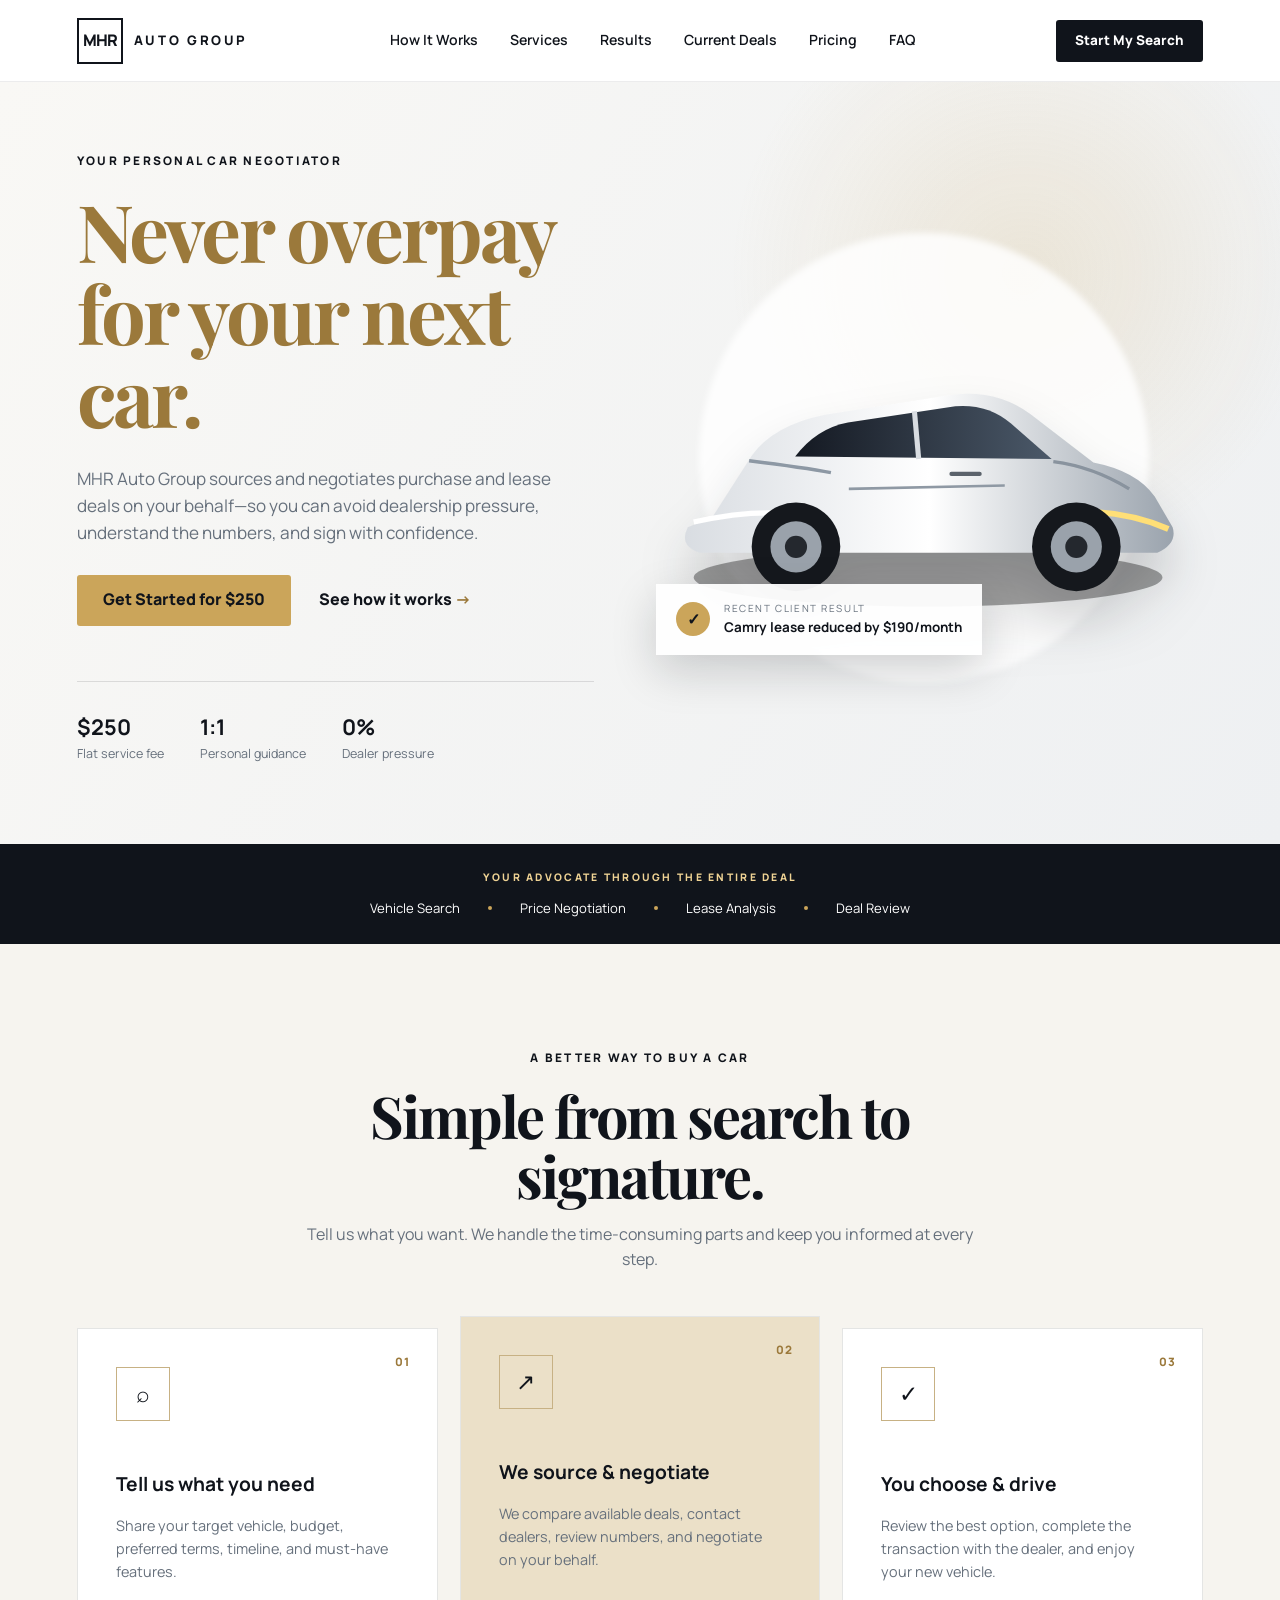
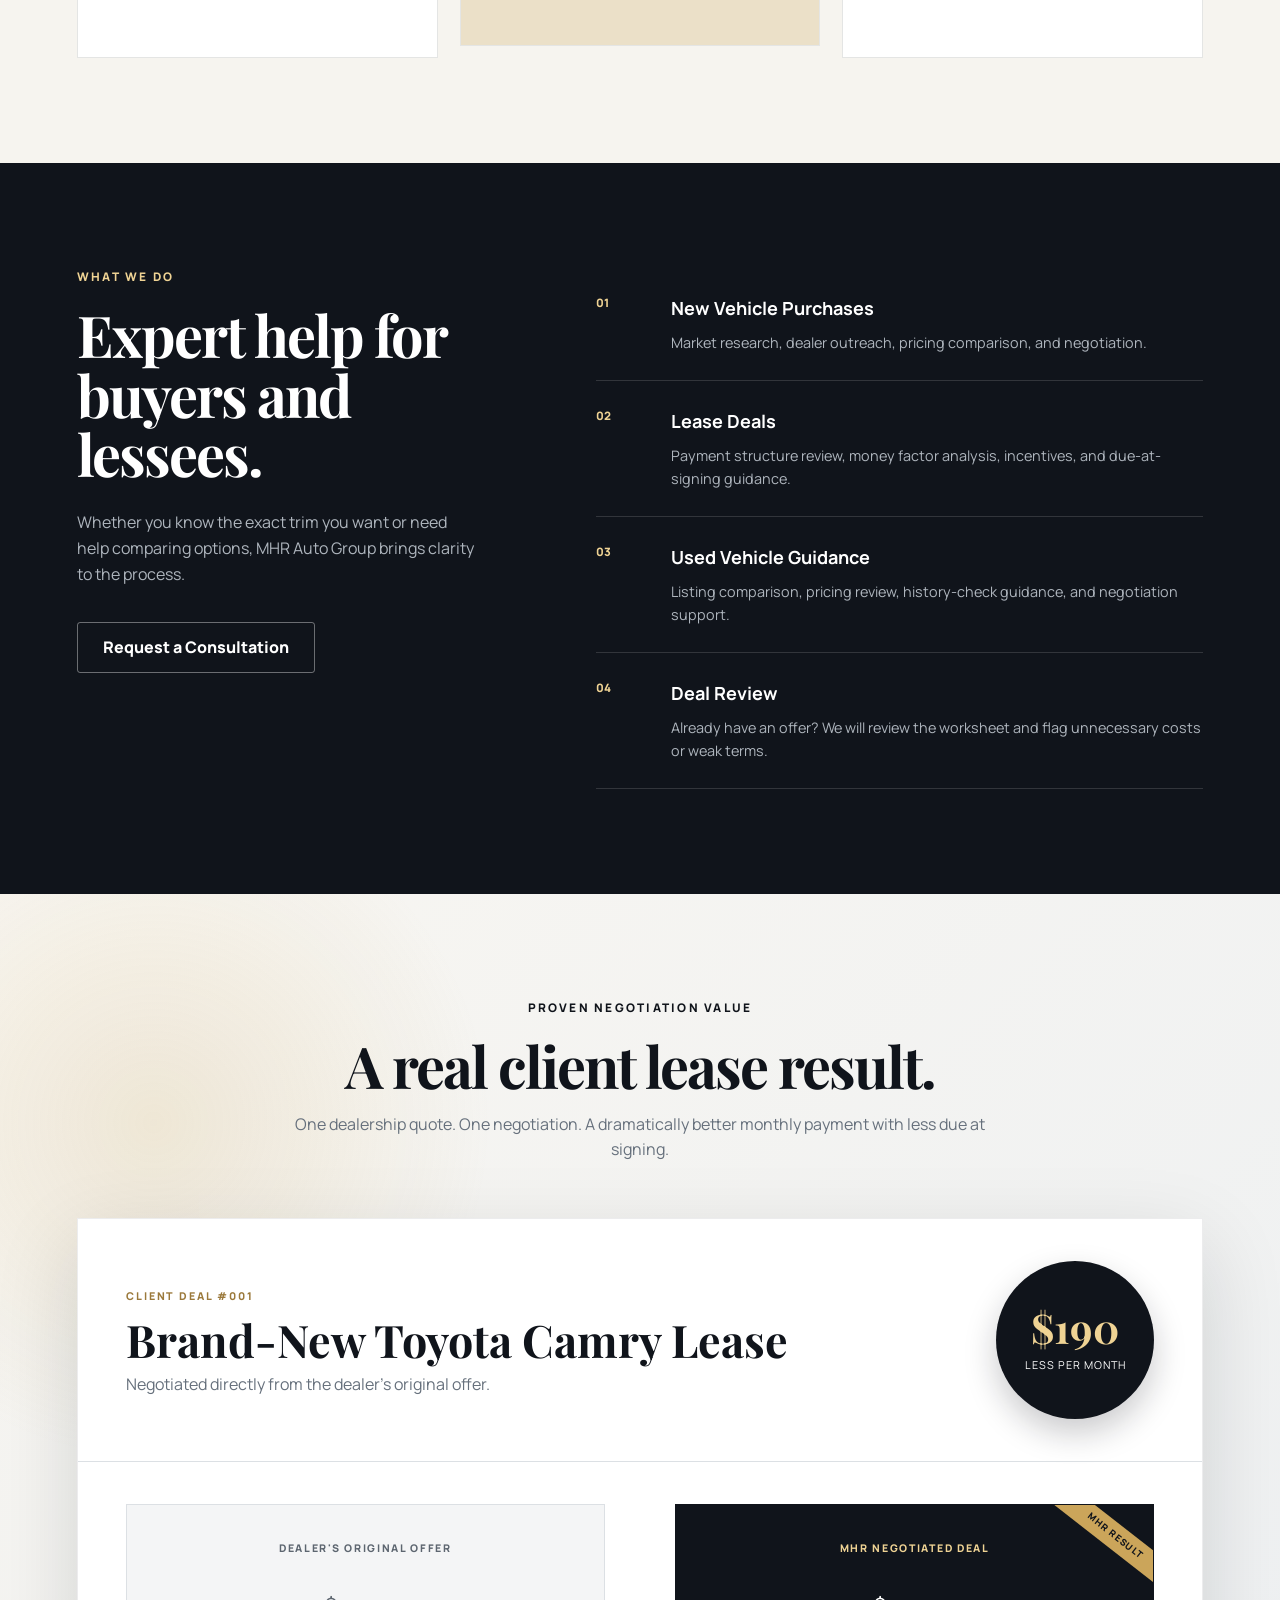
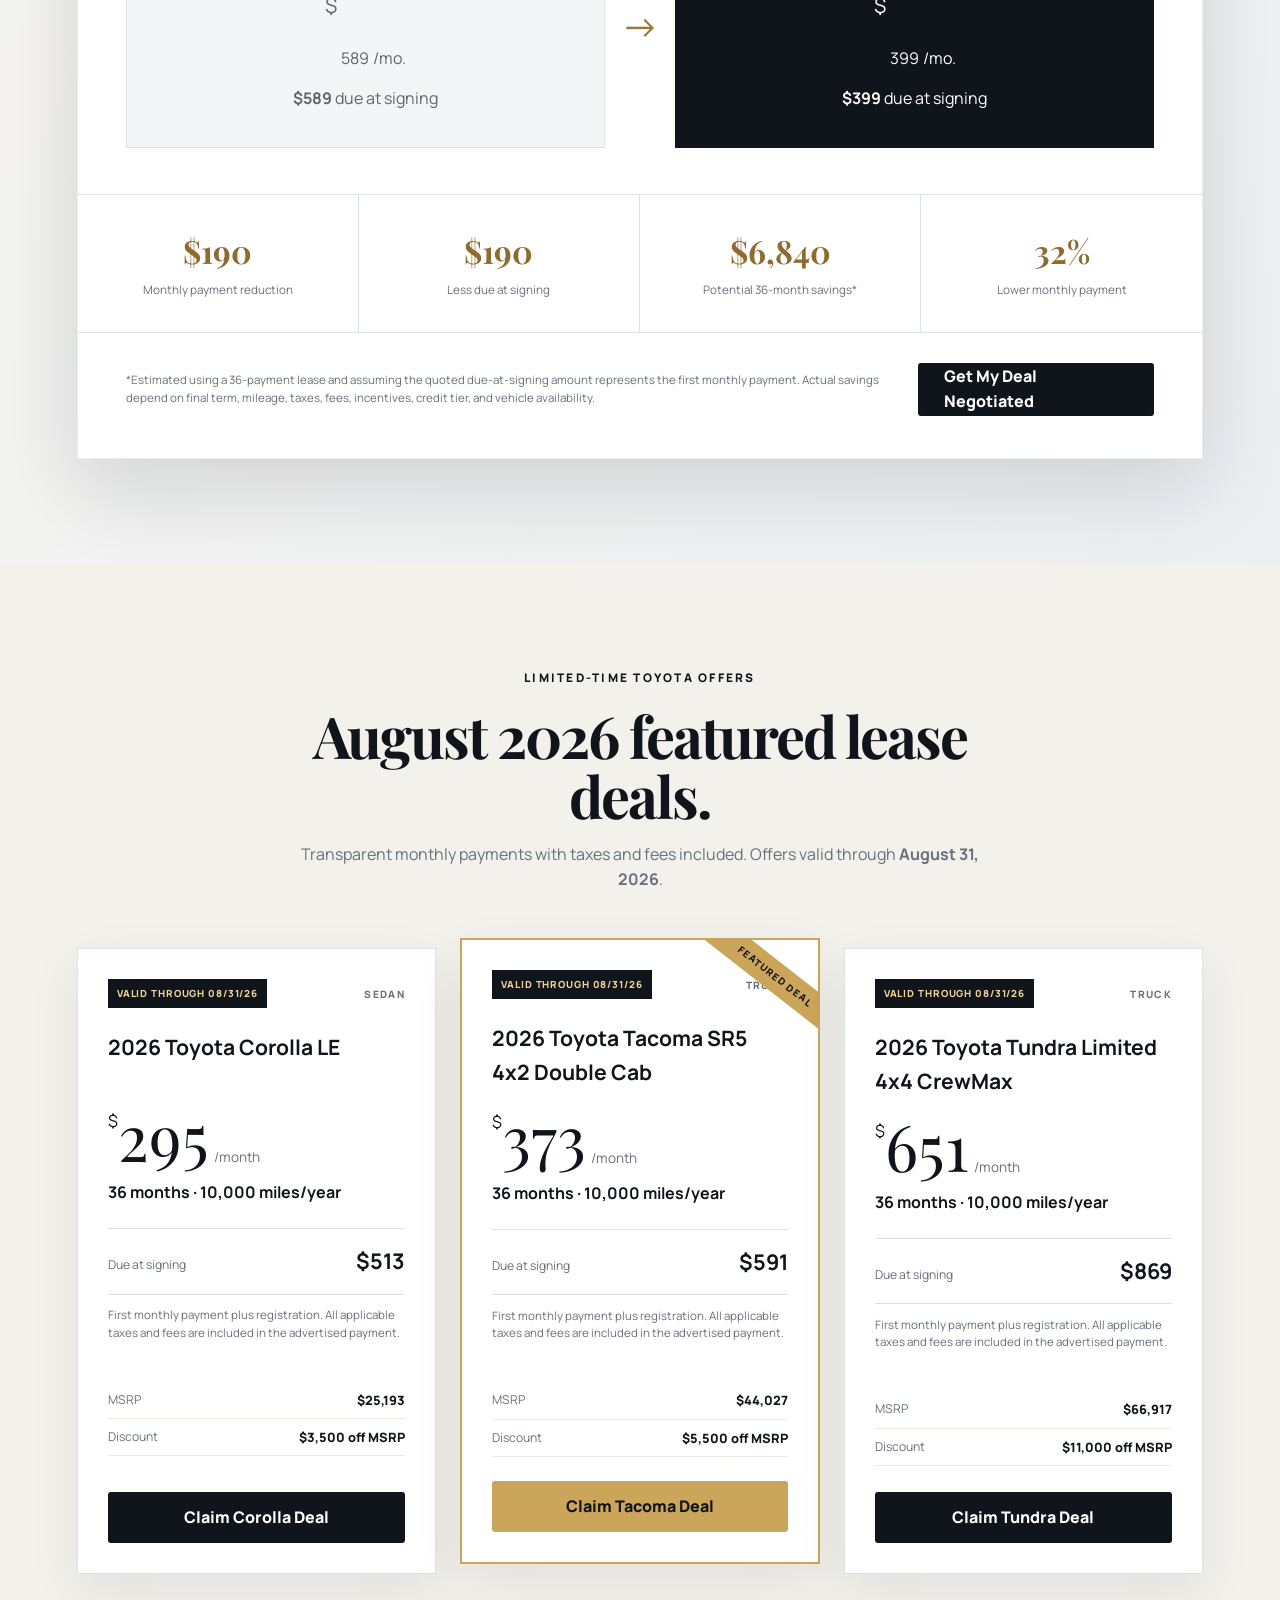
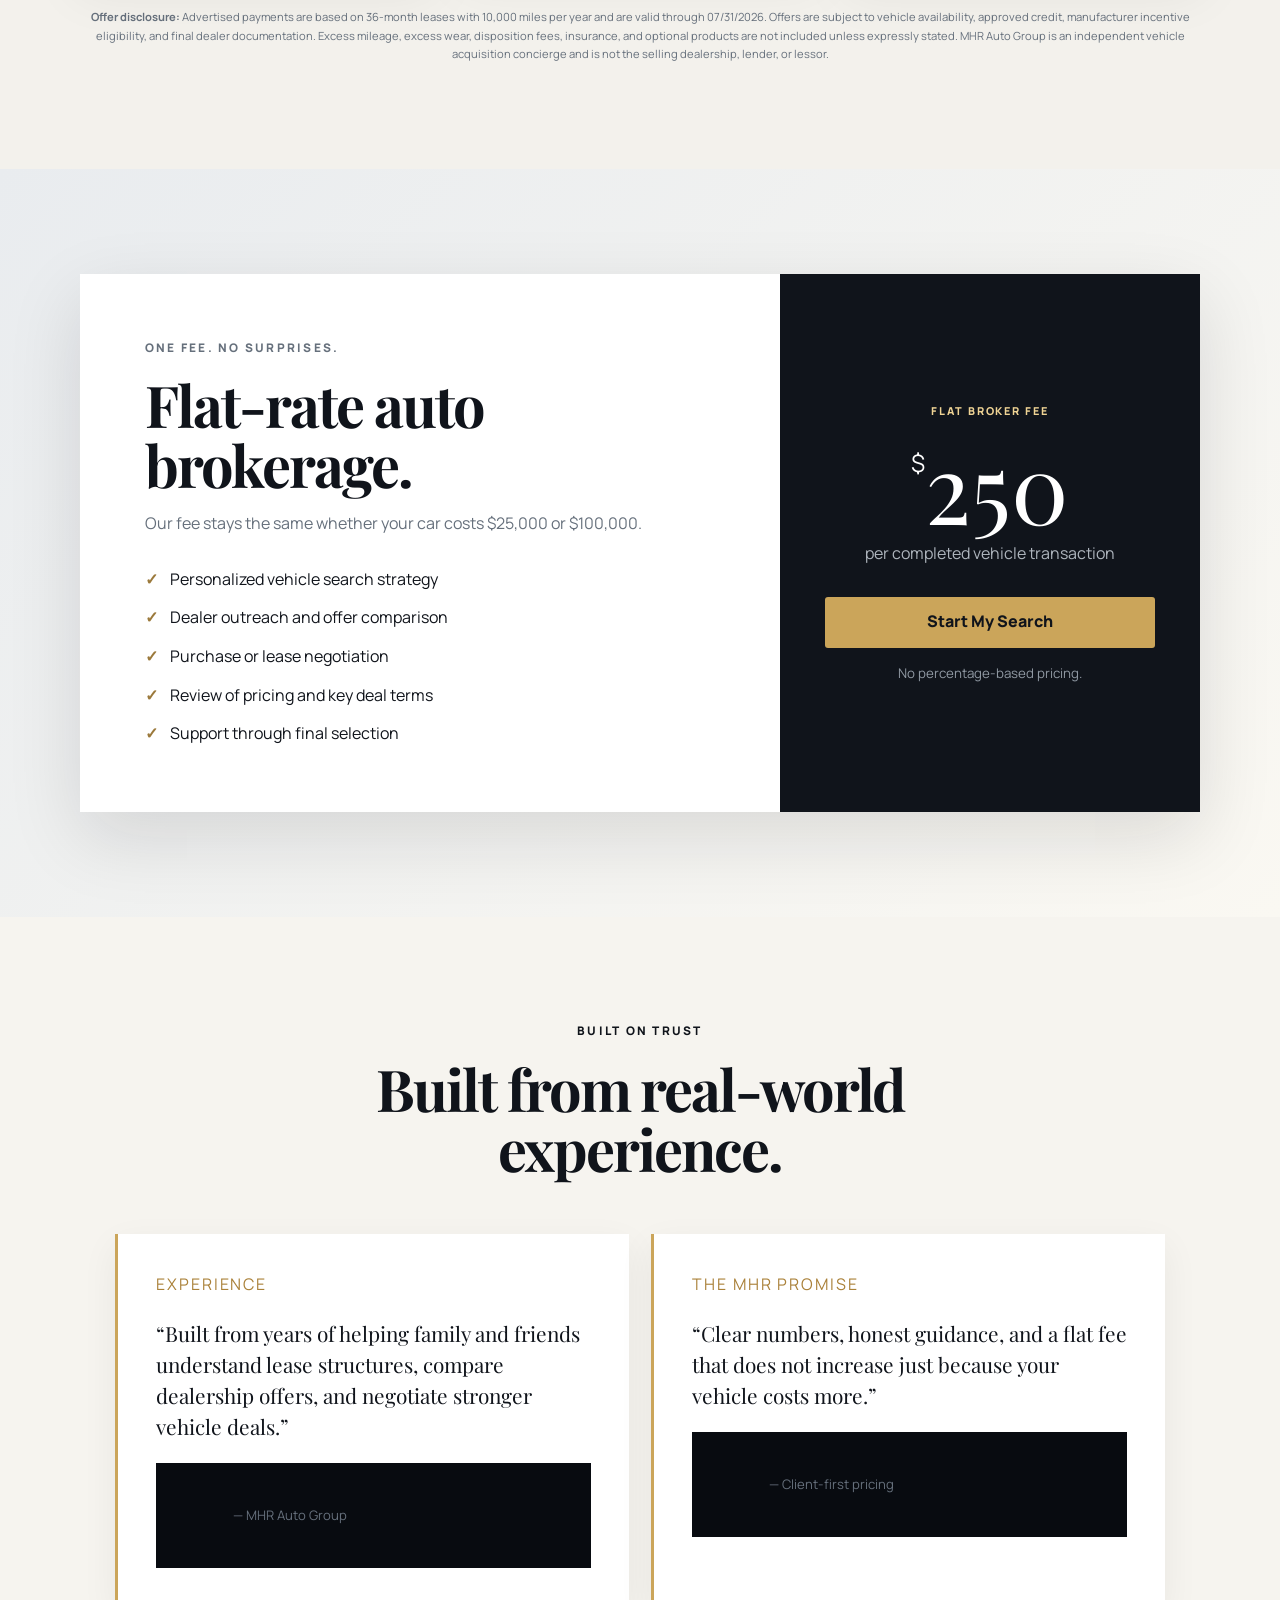
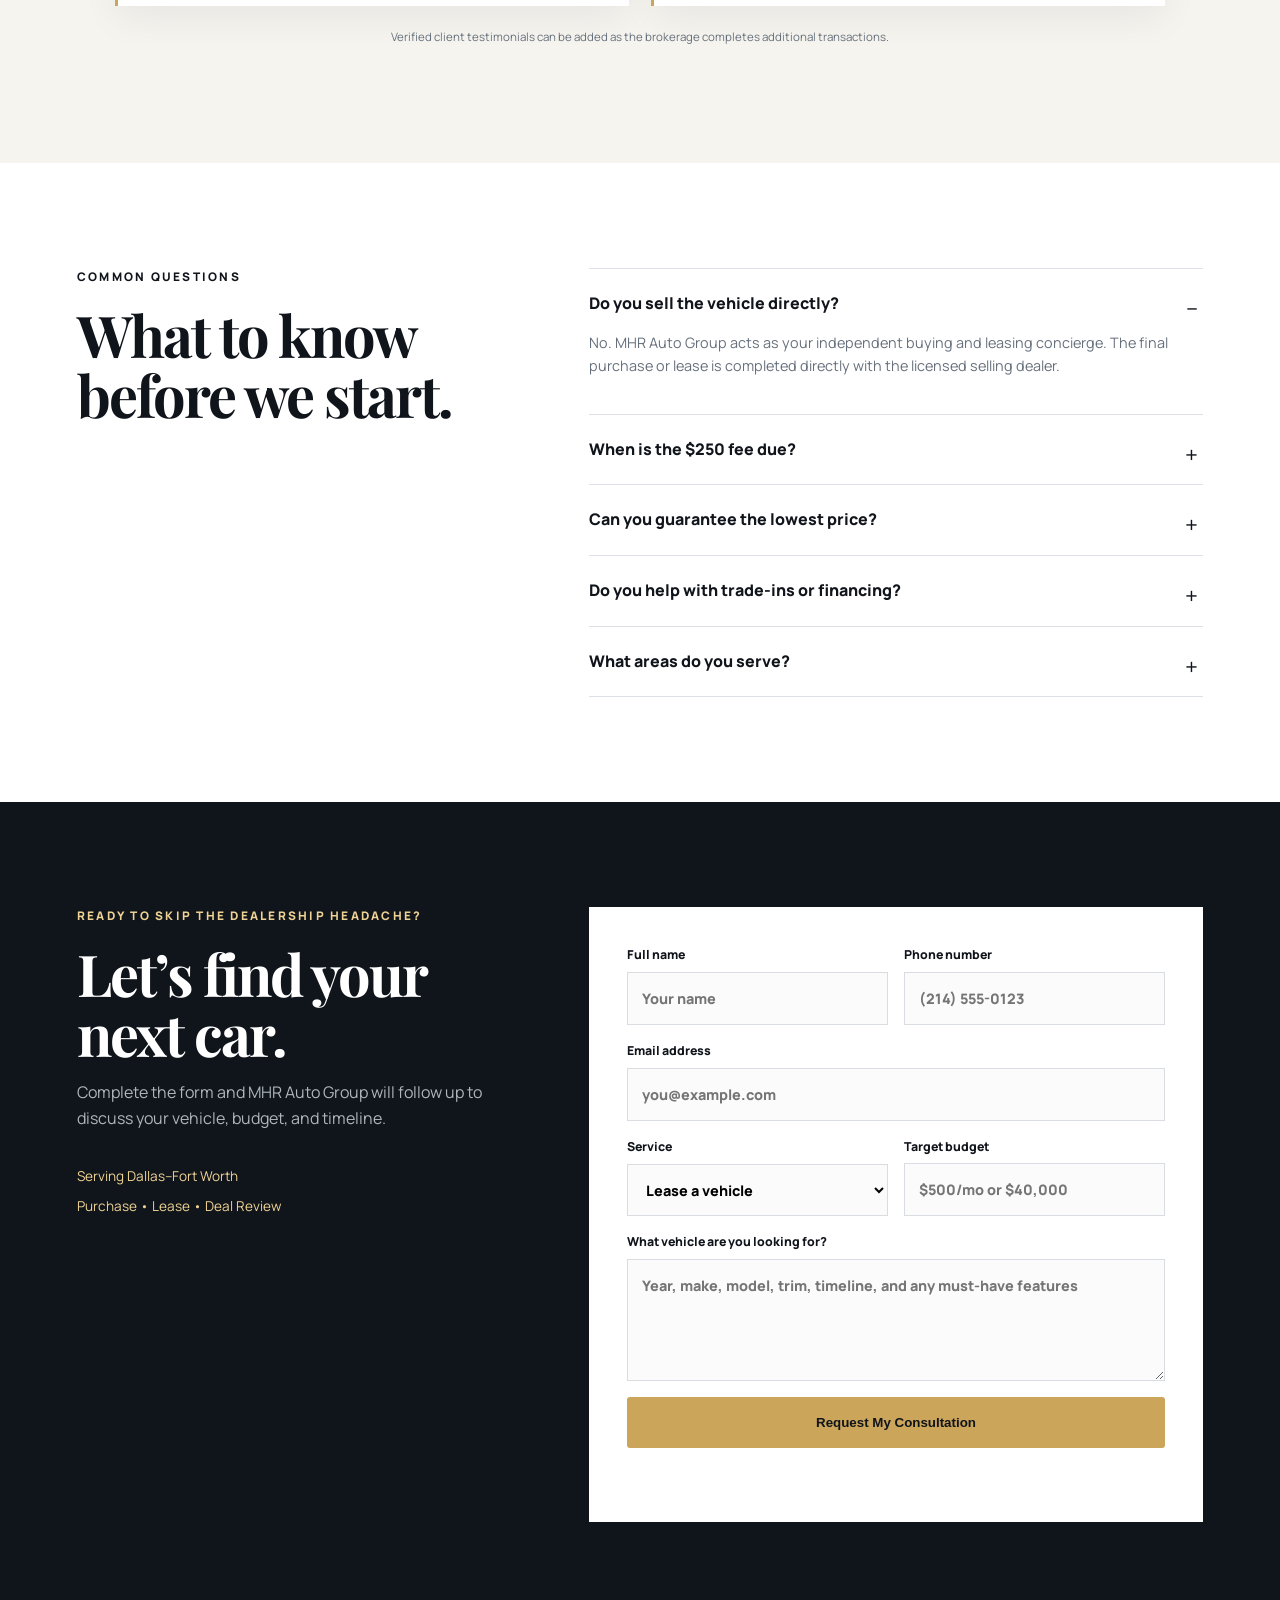
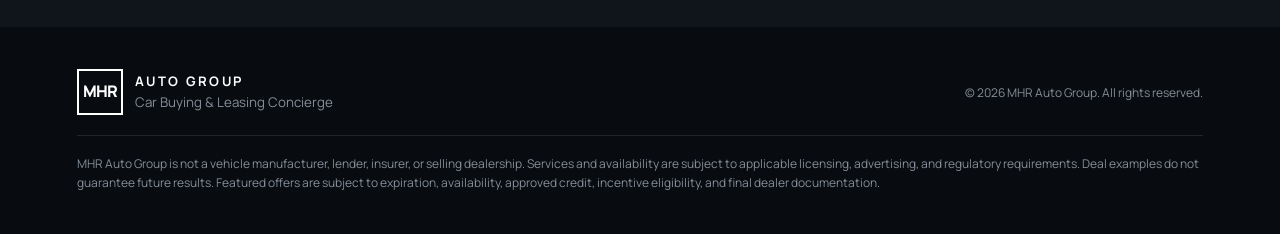
==== commit 6b760064: "Change 'broker fee' to 'service fee' in index.html" ====
--- a/index.html
+++ b/index.html
@@ -39,7 +39,7 @@
           <a class="text-link" href="#how-it-works">See how it works <span>→</span></a>
         </div>
         <div class="trust-row">
-          <div><strong>$250</strong><span>Flat broker fee</span></div>
+          <div><strong>$250</strong><span>Flat service fee</span></div>
           <div><strong>1:1</strong><span>Personal guidance</span></div>
           <div><strong>0%</strong><span>Dealer pressure</span></div>
         </div>
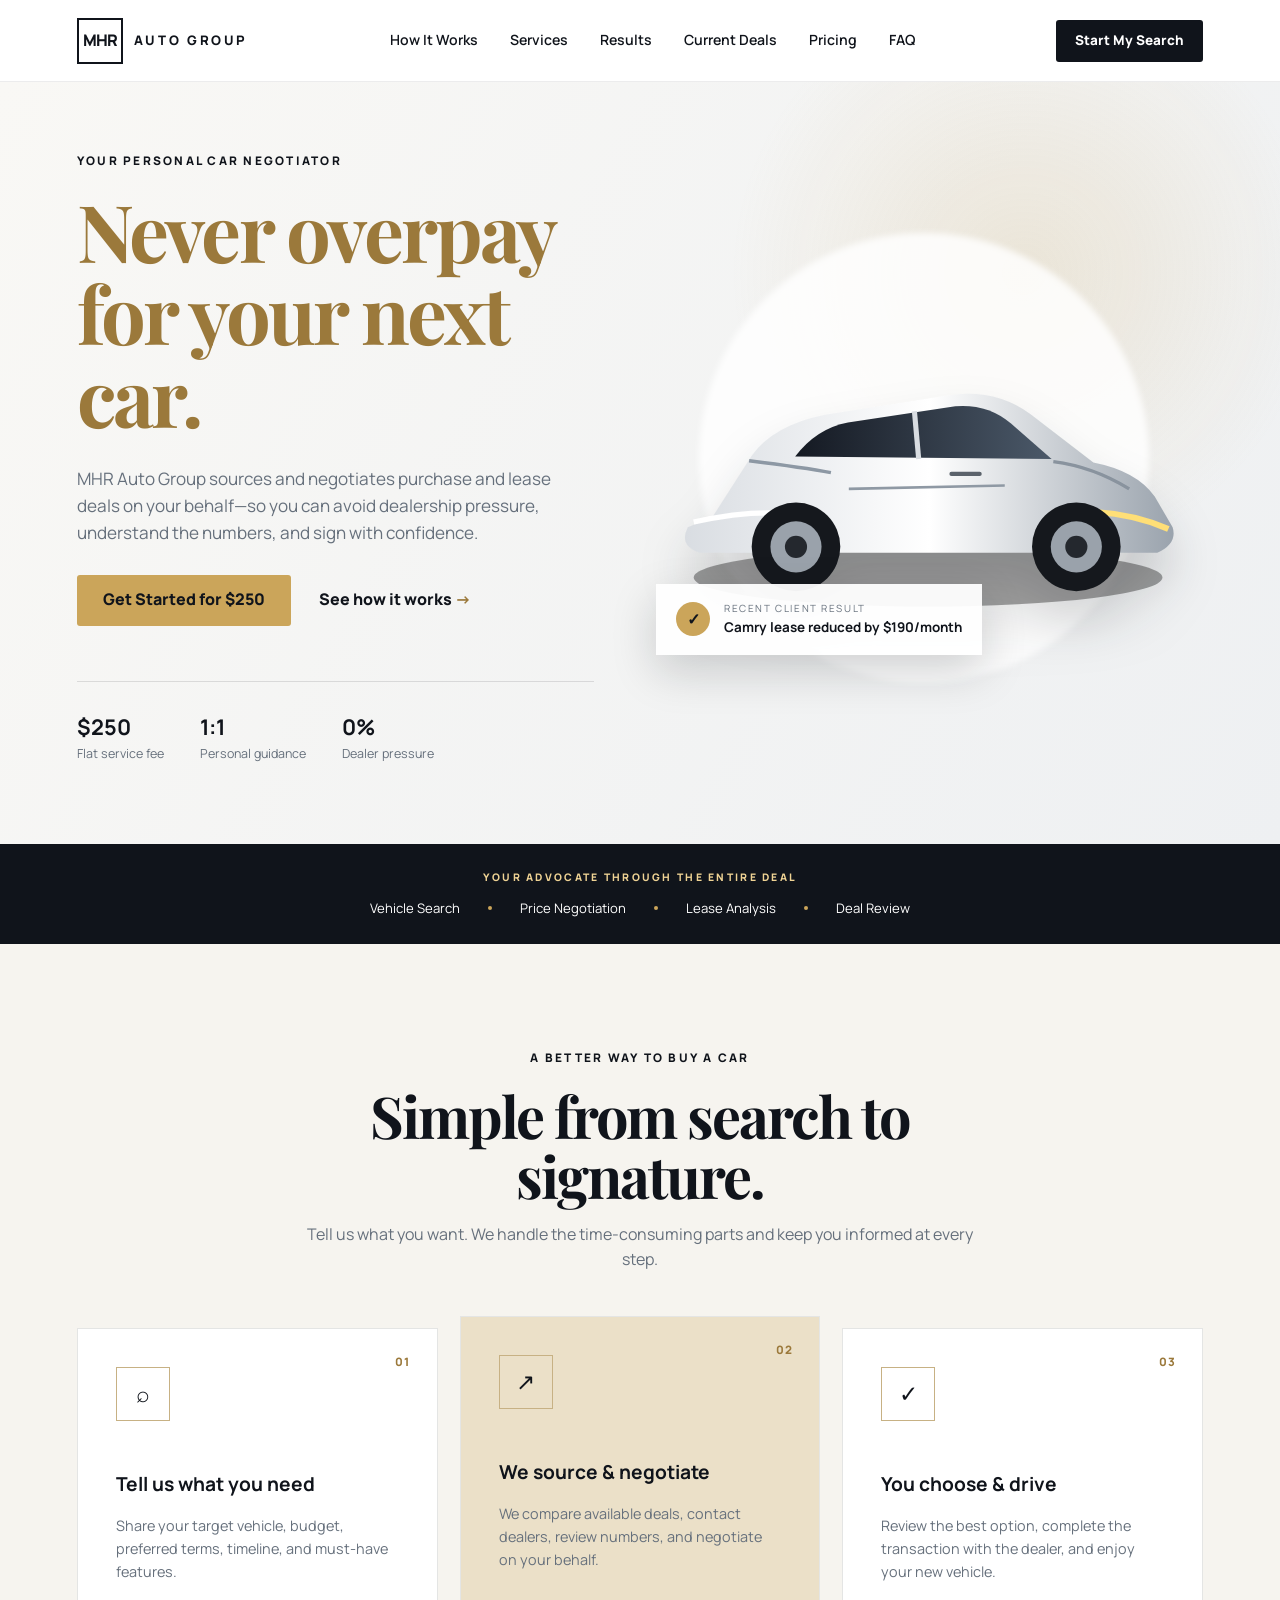
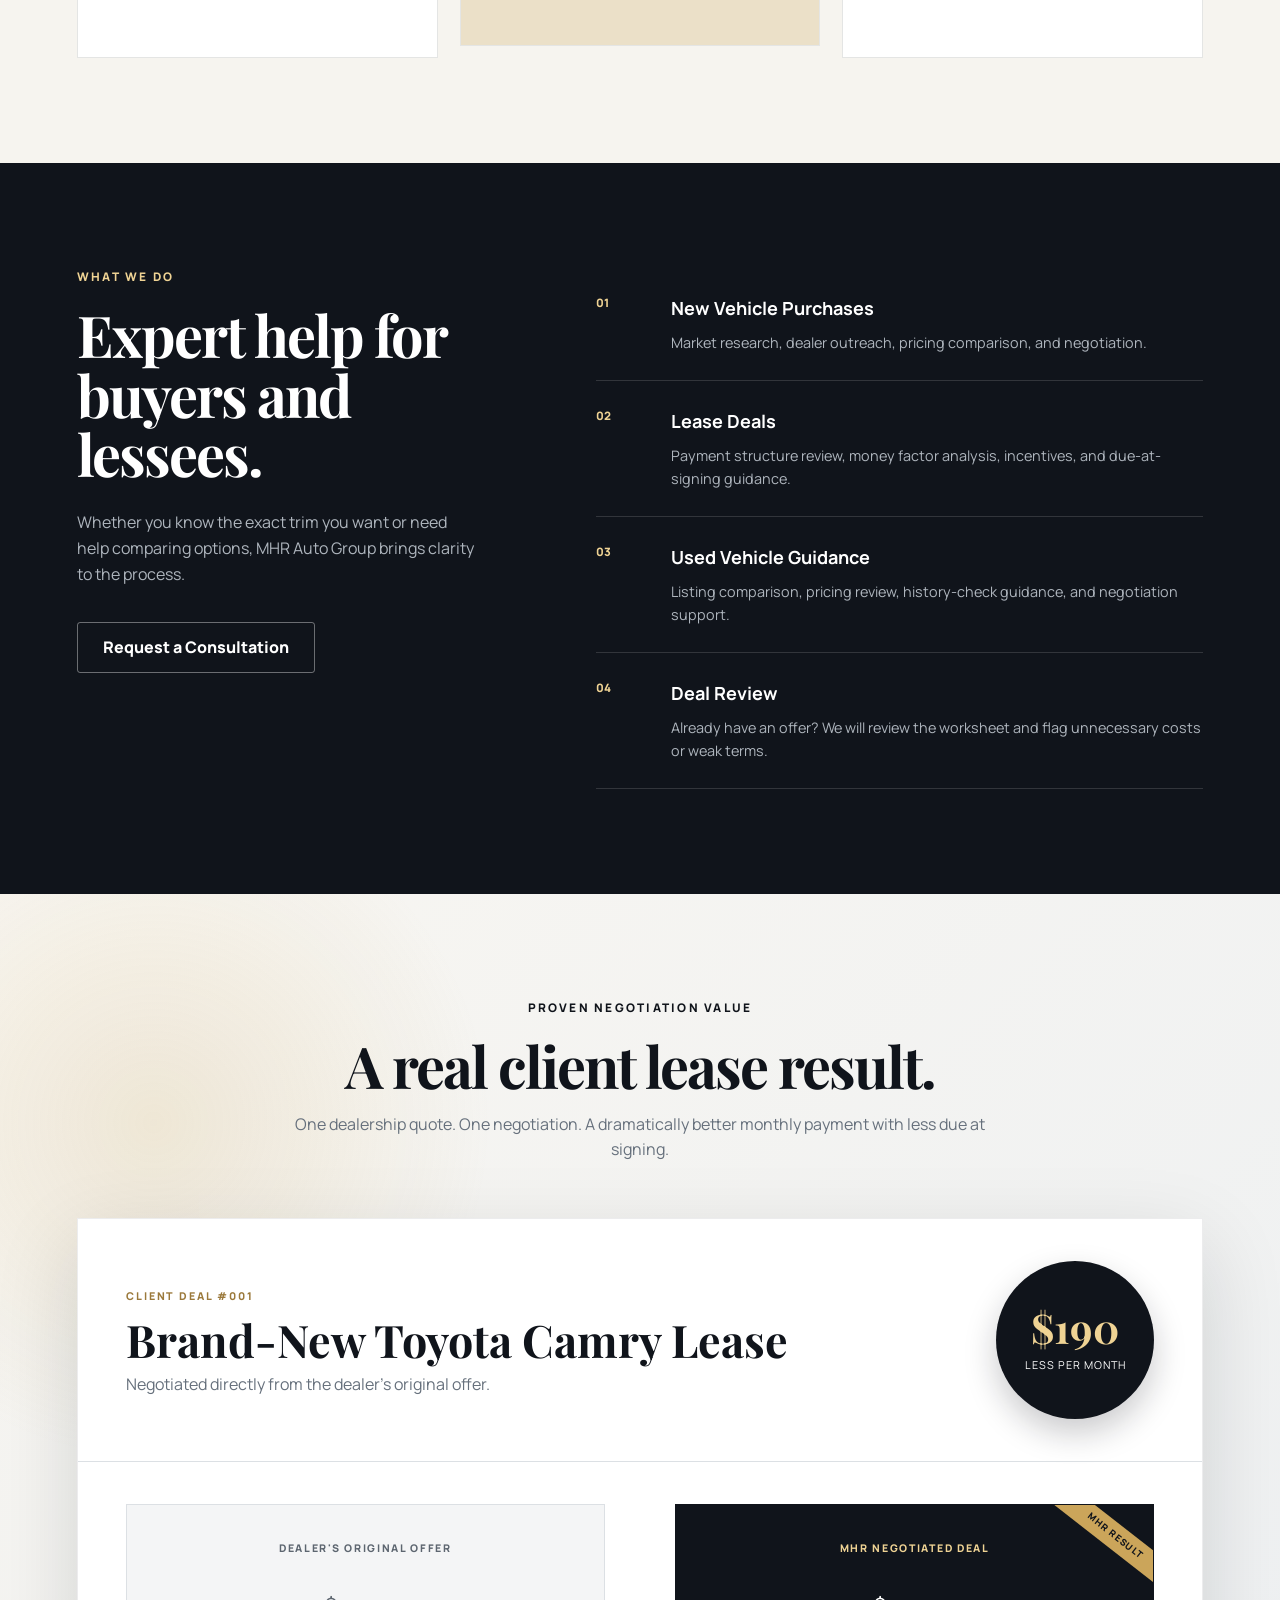
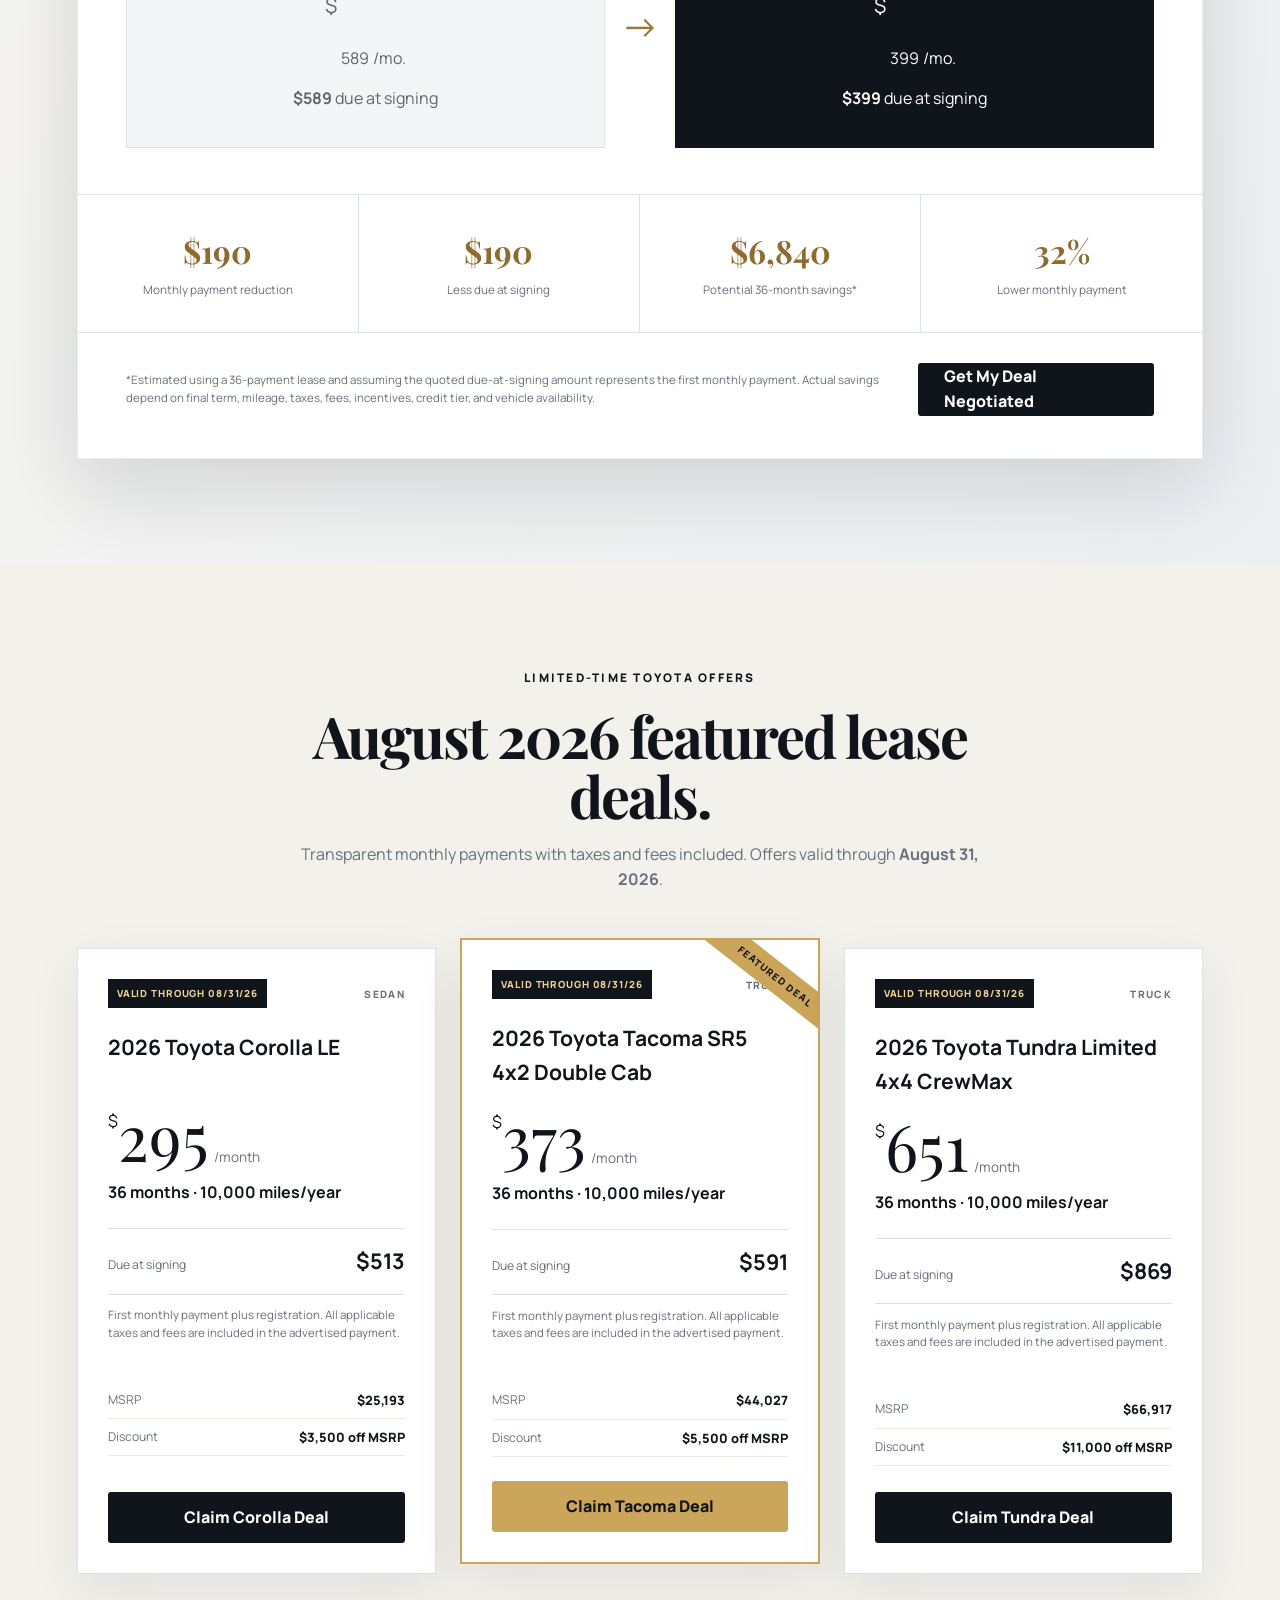
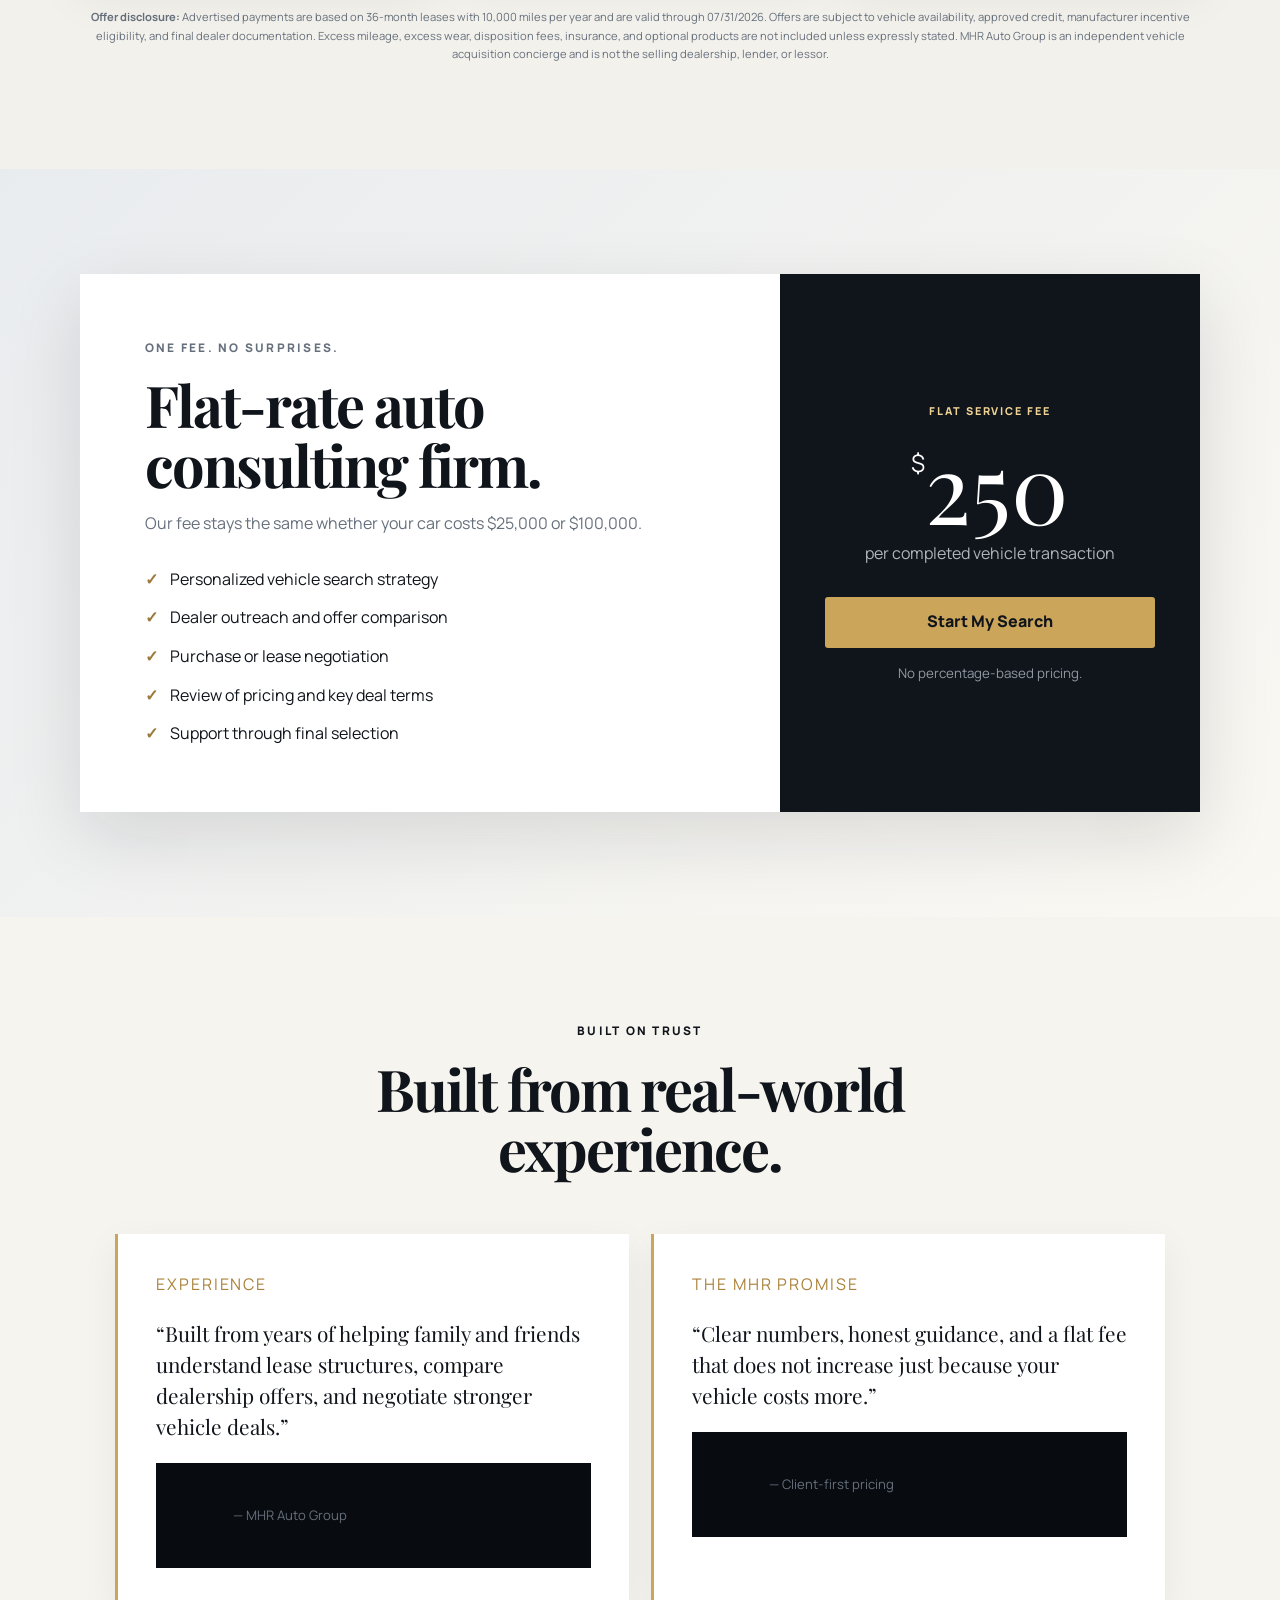
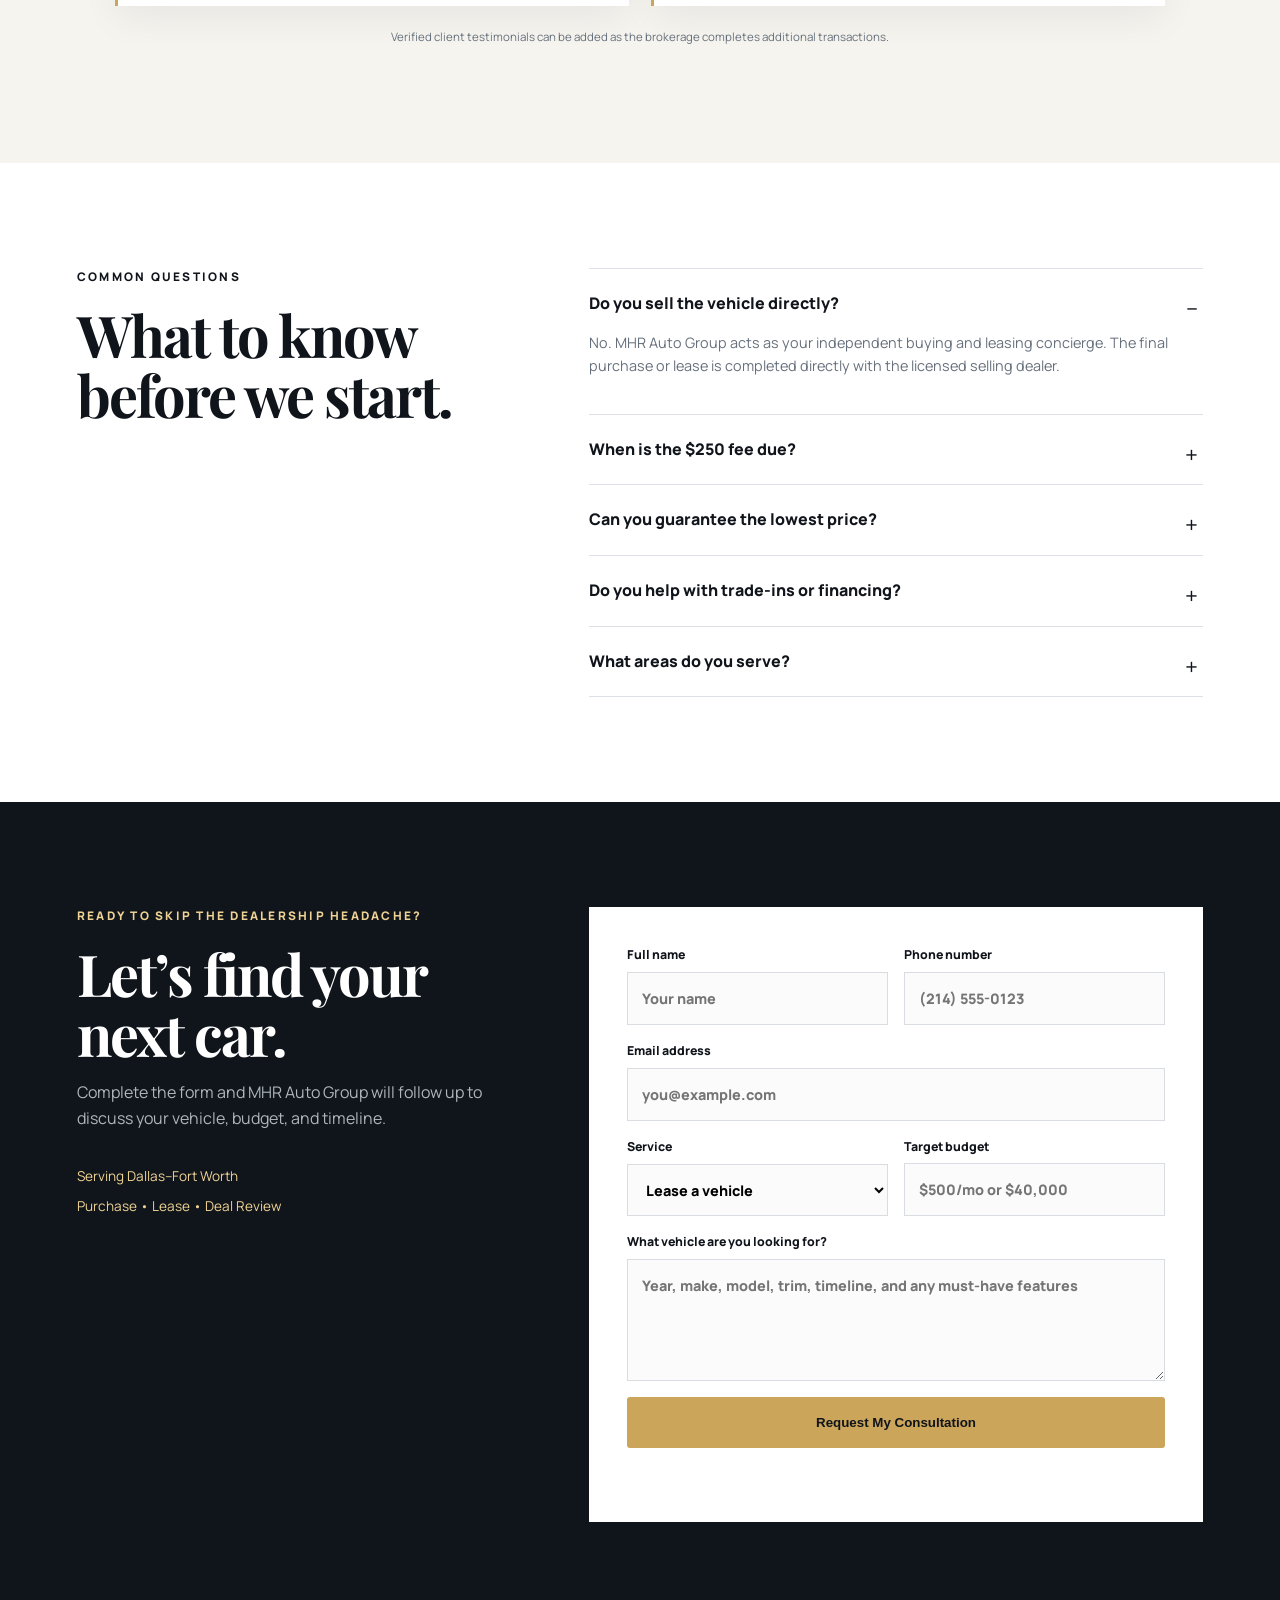
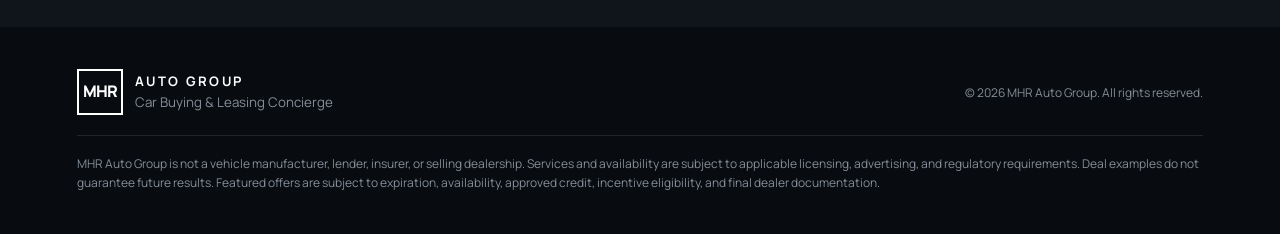
==== commit 5df75e2d: "Update pricing headline and fee label in HTML" ====
--- a/index.html
+++ b/index.html
@@ -280,7 +280,7 @@
       <div class="pricing-card">
         <div class="pricing-copy">
           <p class="eyebrow" id="pricingEyebrow">ONE FEE. NO SURPRISES.</p>
-          <h2 id="pricingHeadline">Flat-rate auto brokerage.</h2>
+          <h2 id="pricingHeadline">Flat-rate auto consulting firm.</h2>
           <p id="pricingDescription">Our fee stays the same whether your car costs $25,000 or $100,000.</p>
           <ul>
             <li>Personalized vehicle search strategy</li>
@@ -291,7 +291,7 @@
           </ul>
         </div>
         <div class="price-box">
-          <span id="pricingFeeLabel">FLAT BROKER FEE</span>
+          <span id="pricingFeeLabel">FLAT SERVICE FEE</span>
           <div class="price"><sup>$</sup><span id="pricingFee">250</span></div>
           <p id="pricingFeeNote">per completed vehicle transaction</p>
           <a class="button button-primary full-width" href="#get-started">Start My Search</a>
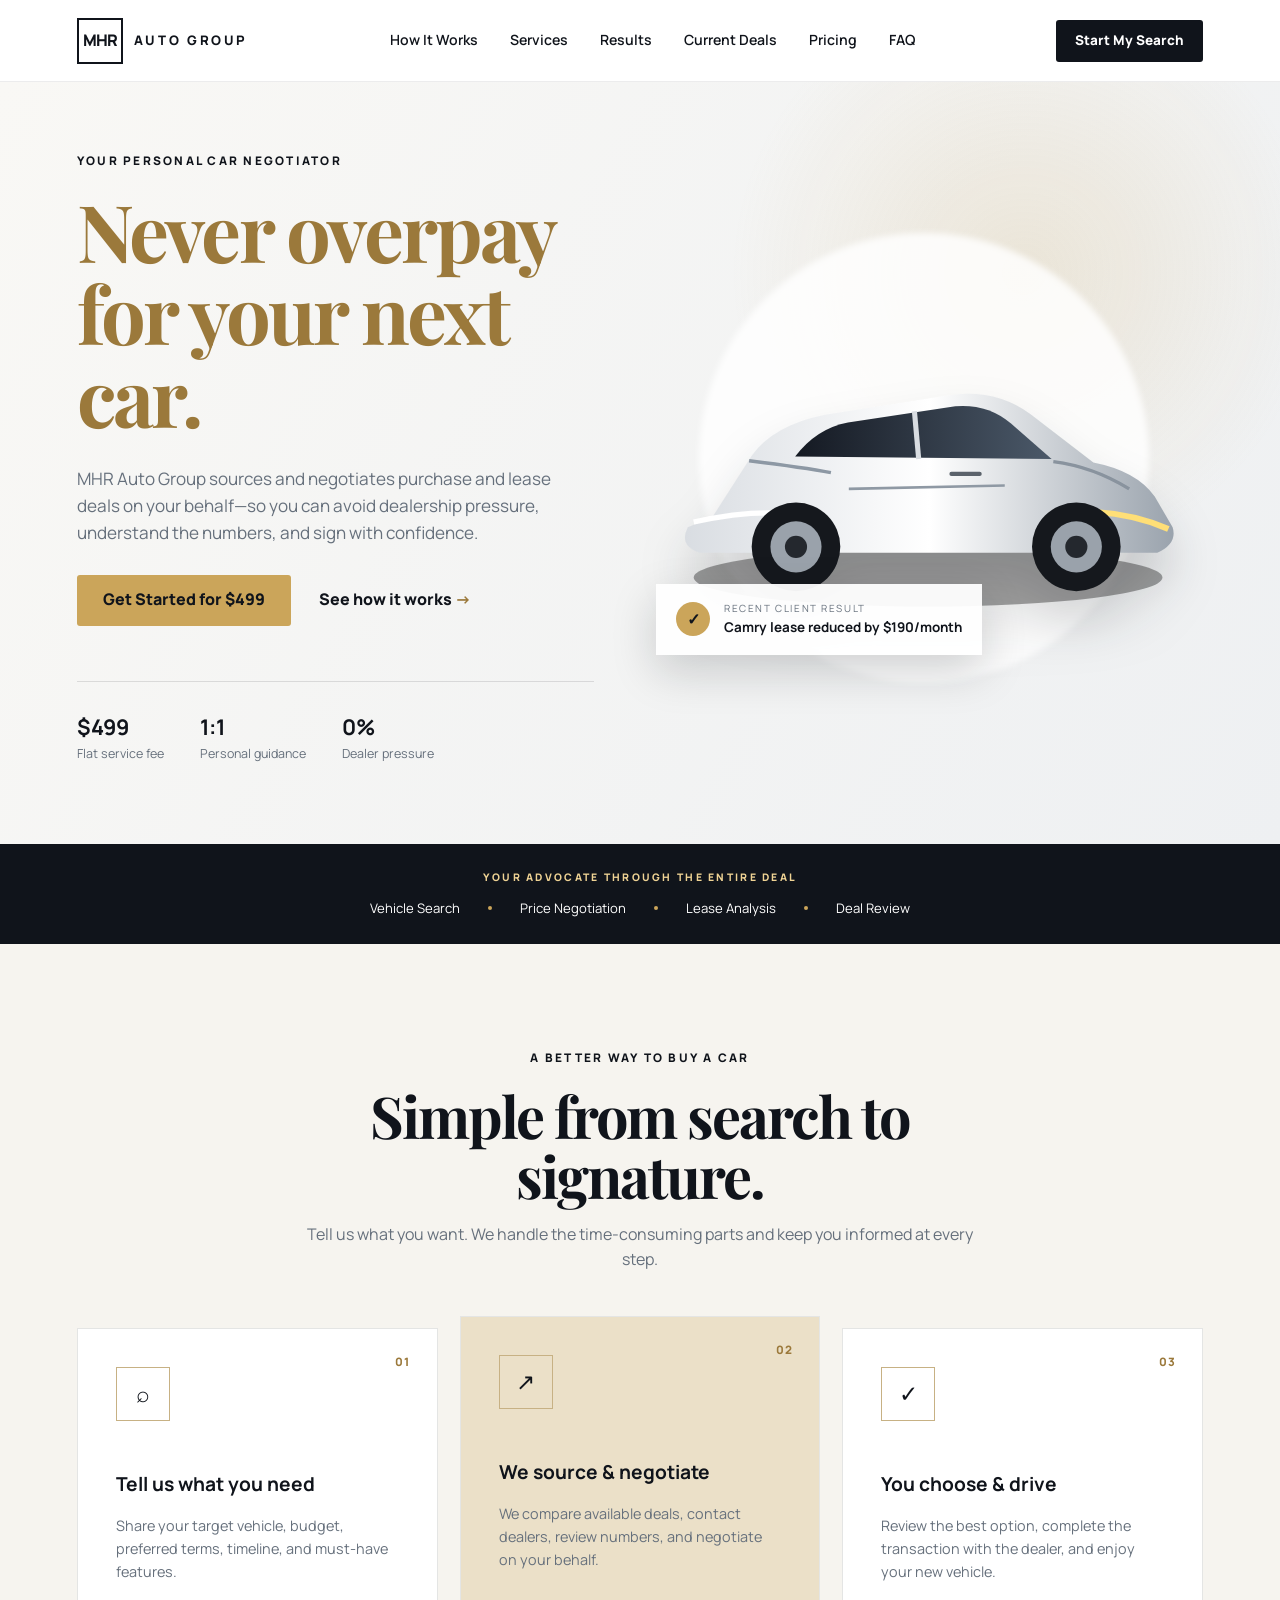
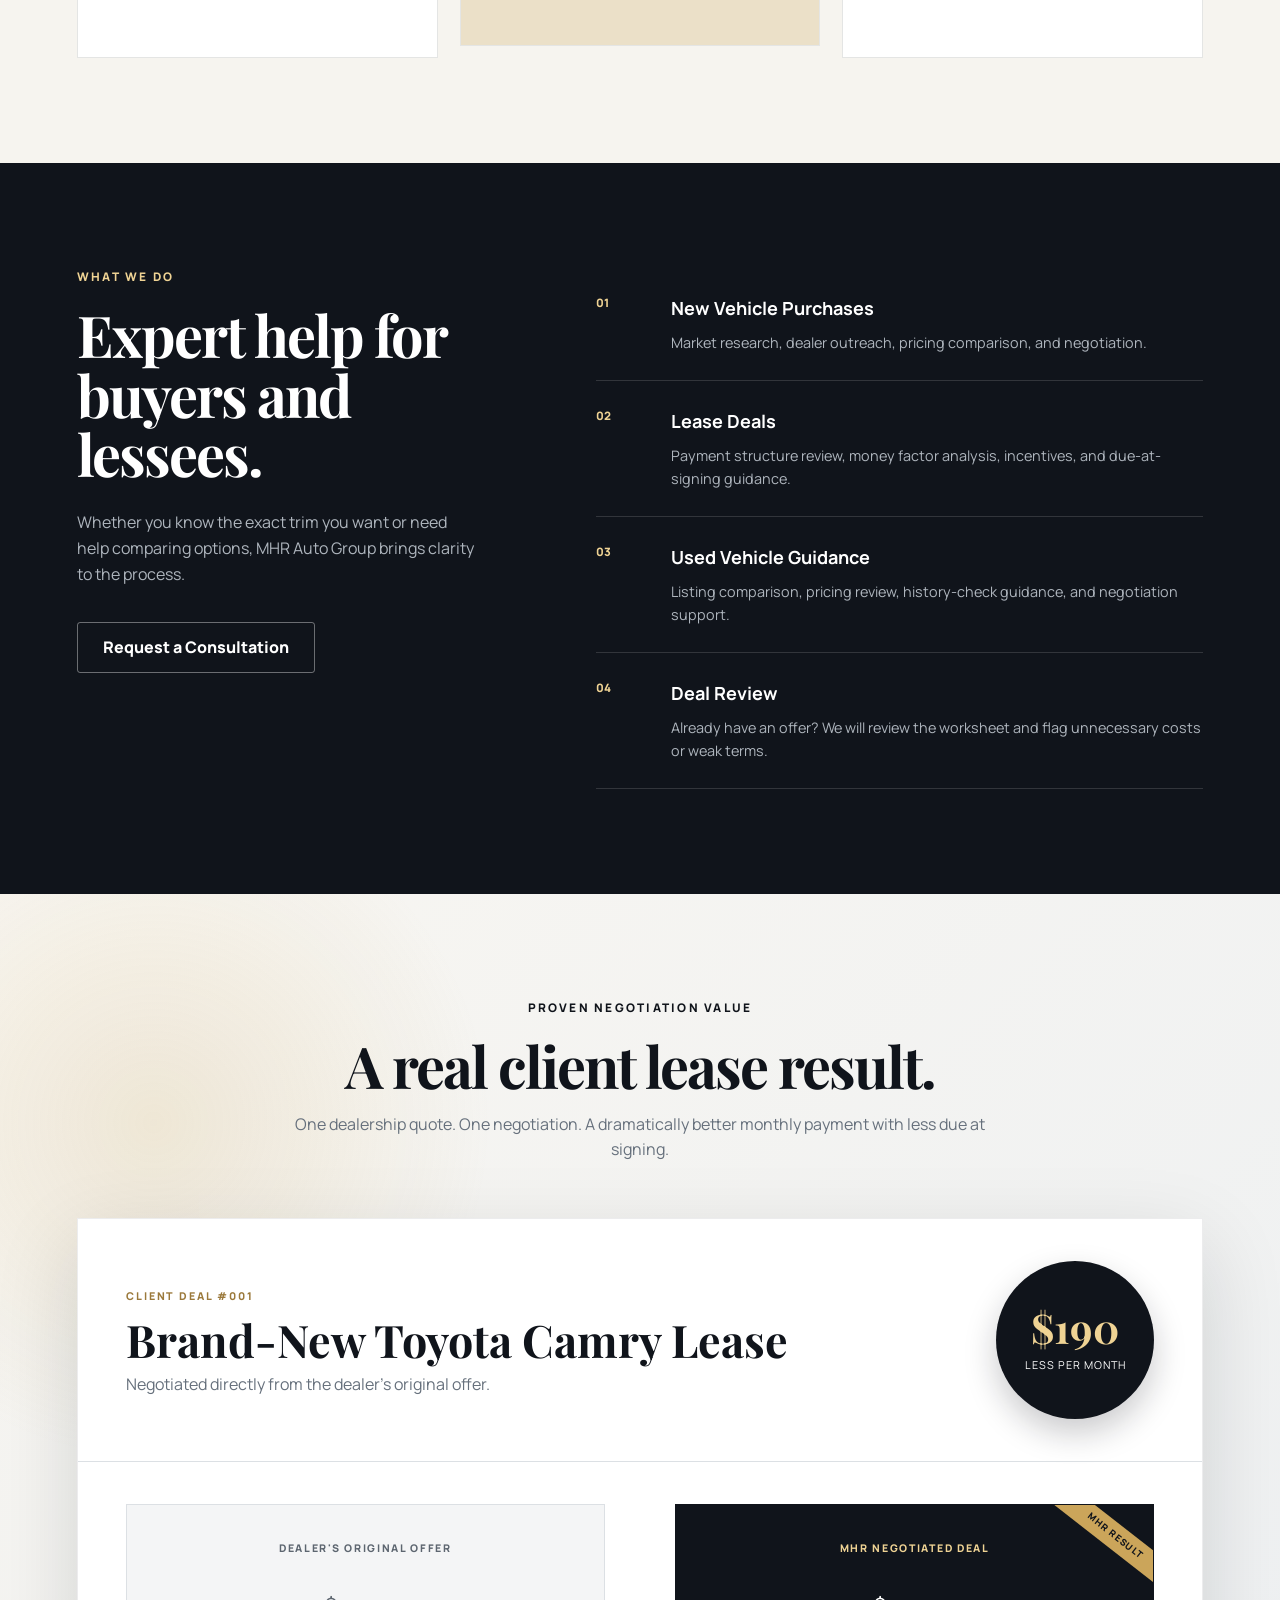
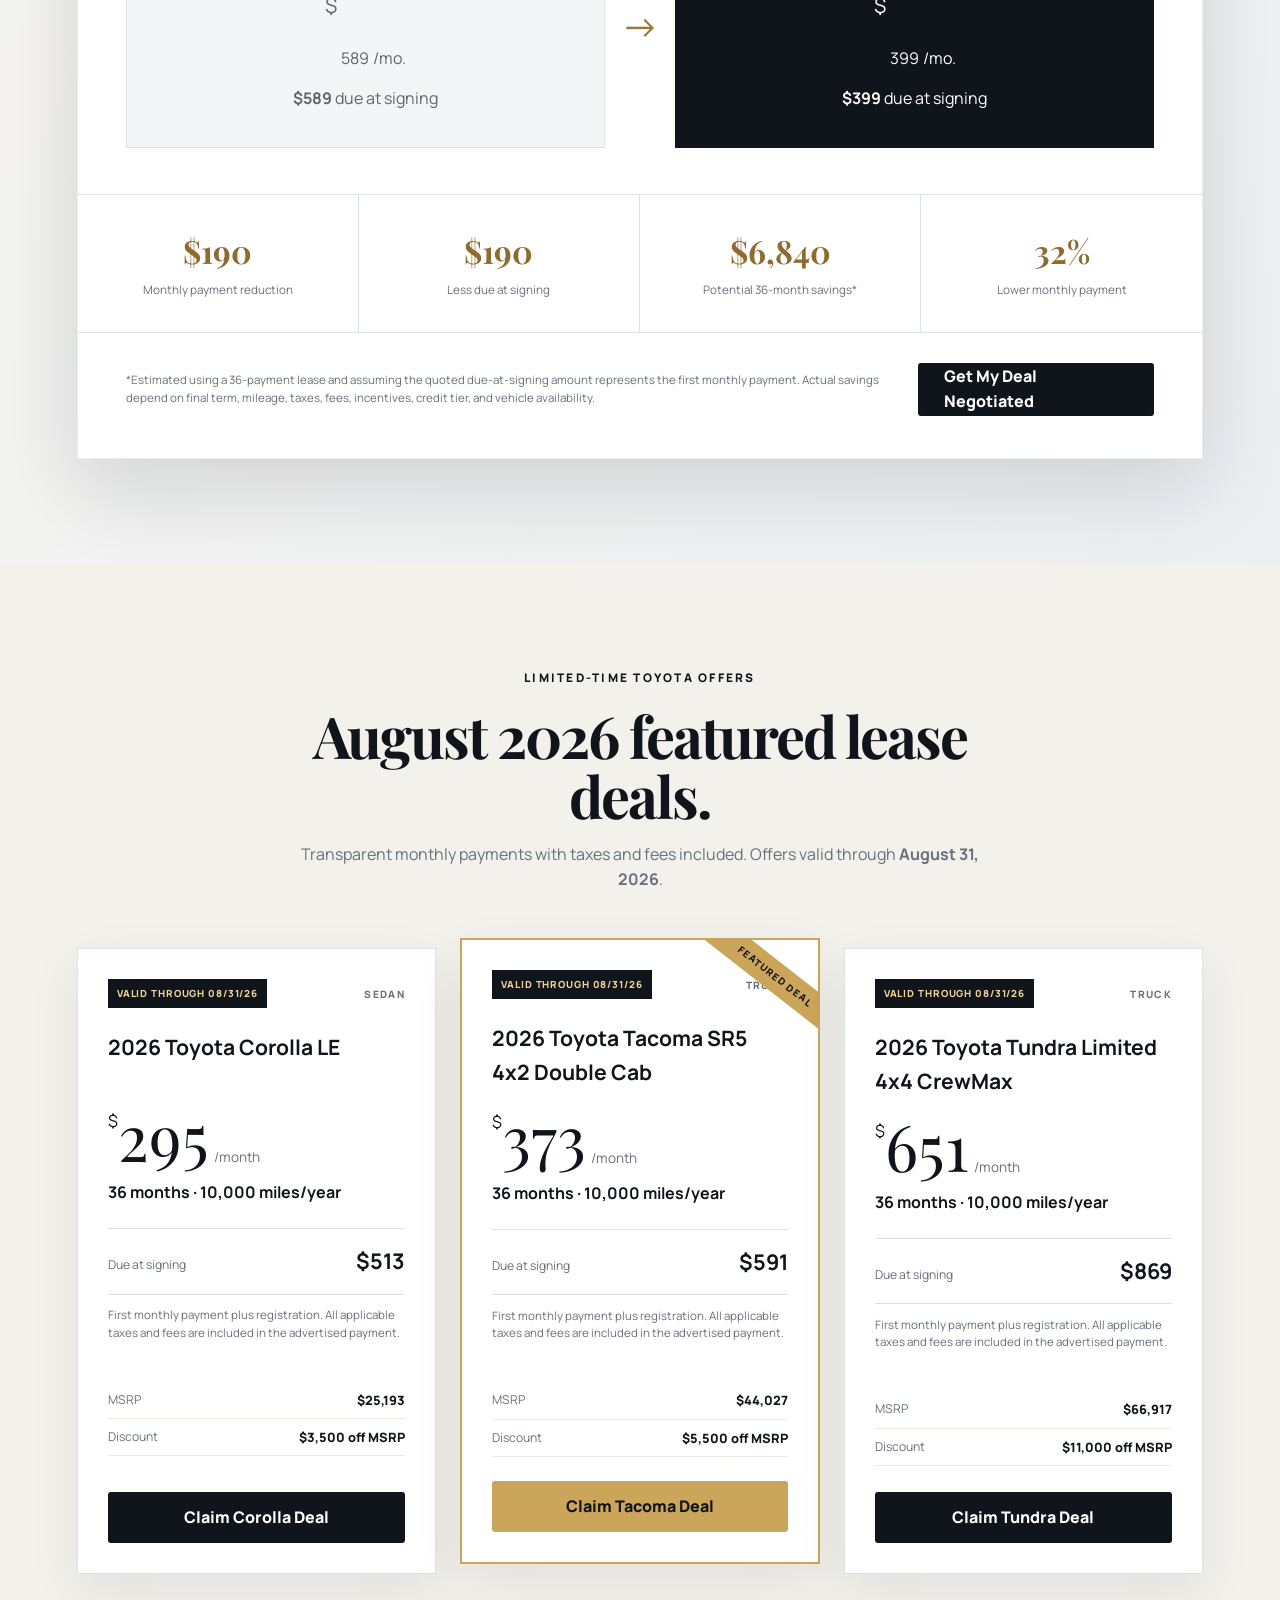
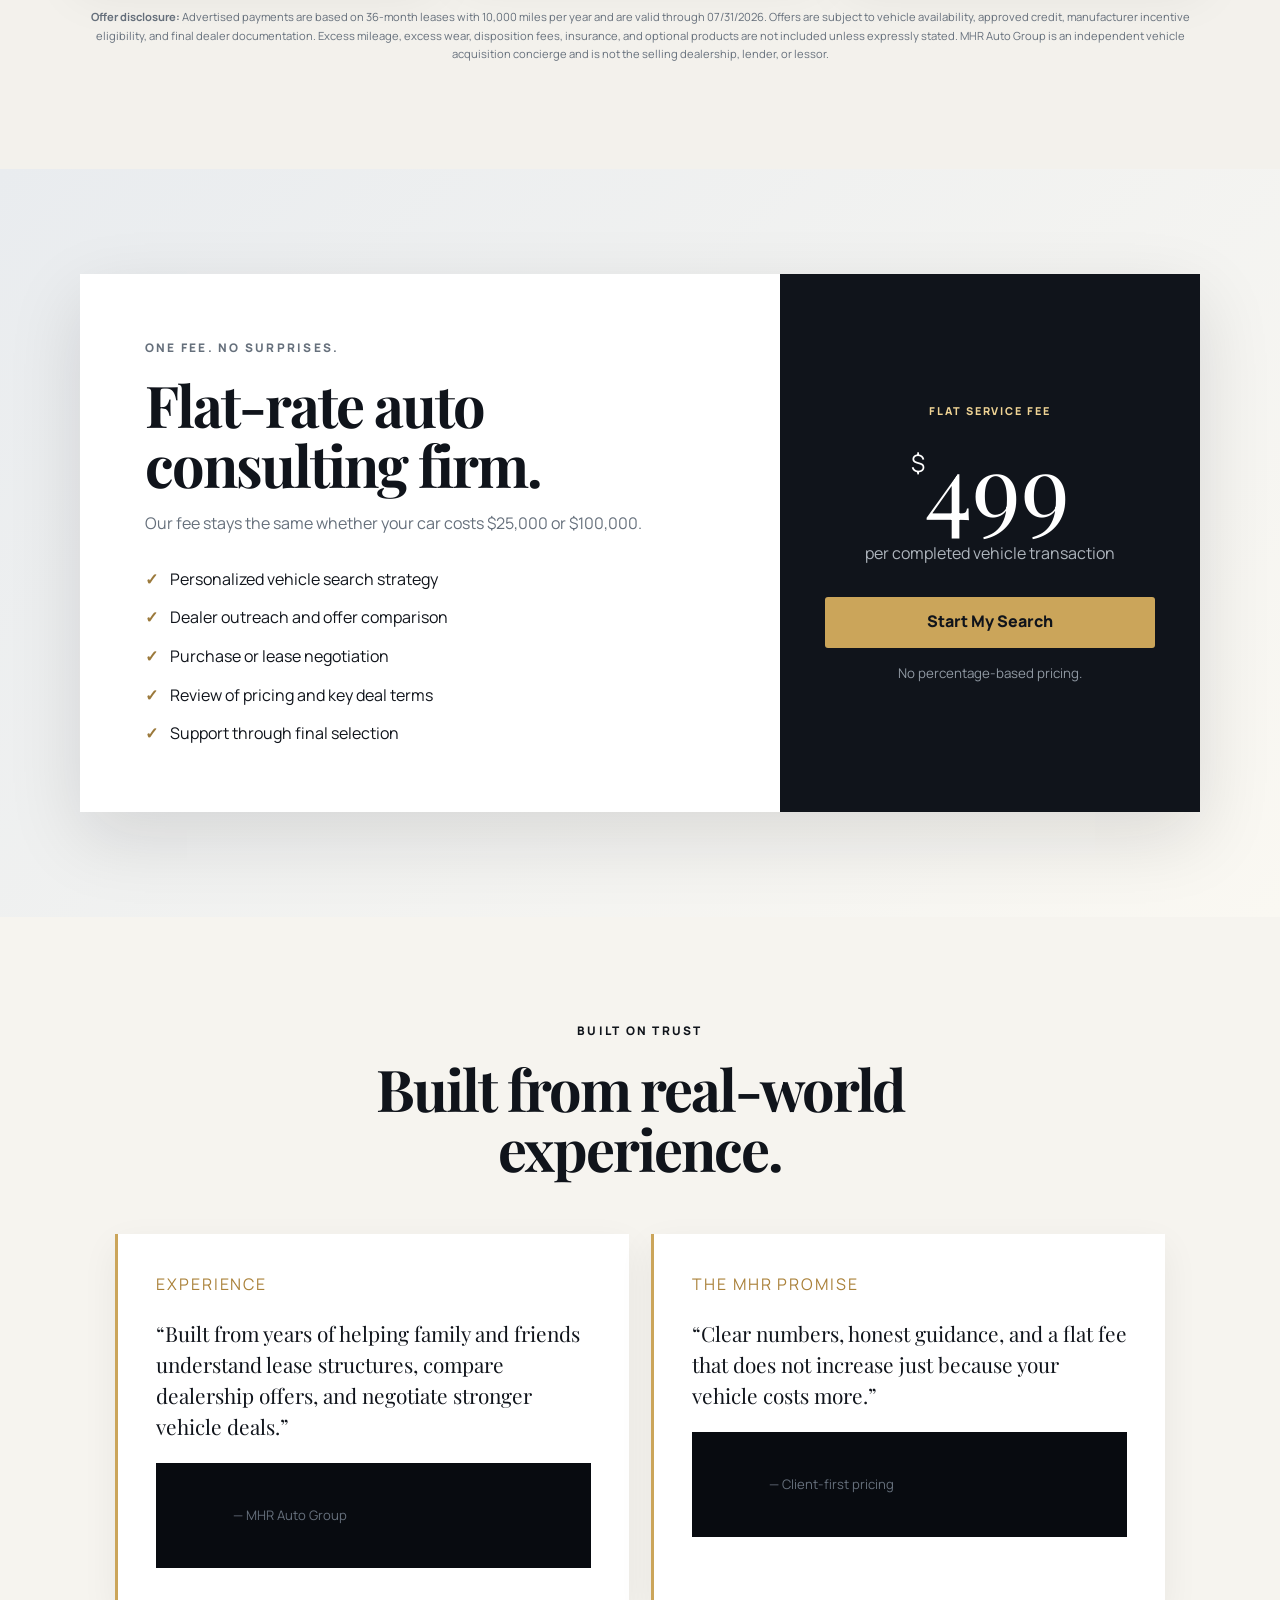
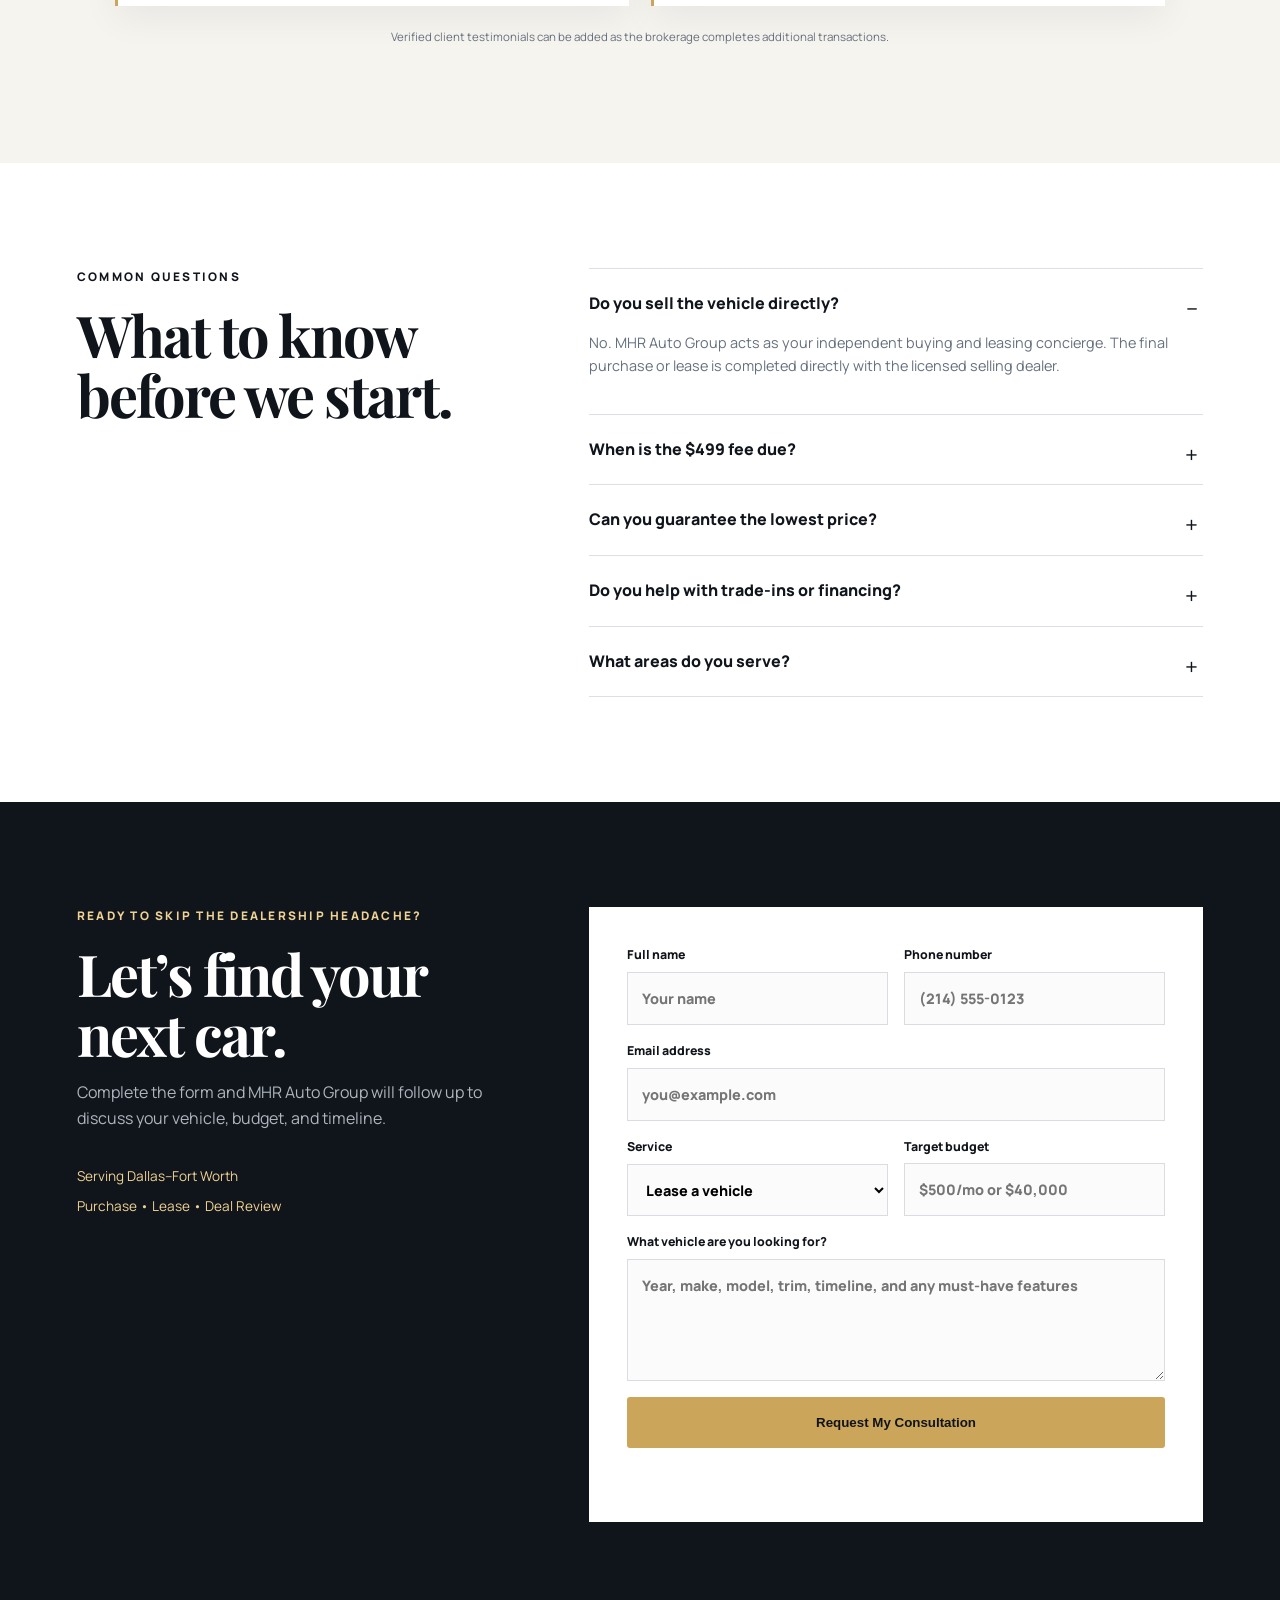
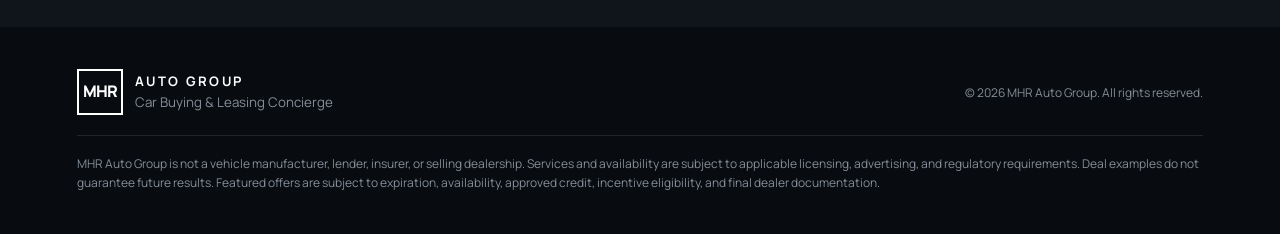
==== commit d74334fe: "Update service fee from $250 to $499" ====
--- a/index.html
+++ b/index.html
@@ -35,11 +35,11 @@
         <h1><span id="heroHeadline">Never overpay</span><br><span id="heroHeadlineAccent">for your next car.</span></h1>
         <p class="hero-text" id="heroDescription">MHR Auto Group sources and negotiates purchase and lease deals on your behalf—so you can avoid dealership pressure, understand the numbers, and sign with confidence.</p>
         <div class="hero-actions">
-          <a class="button button-primary" href="#get-started" id="heroCta">Get Started for $250</a>
+          <a class="button button-primary" href="#get-started" id="heroCta">Get Started for $499</a>
           <a class="text-link" href="#how-it-works">See how it works <span>→</span></a>
         </div>
         <div class="trust-row">
-          <div><strong>$250</strong><span>Flat service fee</span></div>
+          <div><strong>$499</strong><span>Flat service fee</span></div>
           <div><strong>1:1</strong><span>Personal guidance</span></div>
           <div><strong>0%</strong><span>Dealer pressure</span></div>
         </div>
@@ -292,7 +292,7 @@
         </div>
         <div class="price-box">
           <span id="pricingFeeLabel">FLAT SERVICE FEE</span>
-          <div class="price"><sup>$</sup><span id="pricingFee">250</span></div>
+          <div class="price"><sup>$</sup><span id="pricingFee">499</span></div>
           <p id="pricingFeeNote">per completed vehicle transaction</p>
           <a class="button button-primary full-width" href="#get-started">Start My Search</a>
           <small id="pricingSmallNote">No percentage-based pricing.</small>
@@ -331,7 +331,7 @@
           <p>No. MHR Auto Group acts as your independent buying and leasing concierge. The final purchase or lease is completed directly with the licensed selling dealer.</p>
         </details>
         <details>
-          <summary>When is the $250 fee due?</summary>
+          <summary>When is the $499 fee due?</summary>
           <p>As soon as we agree on numbers on a particular vehicle.</p>
         </details>
         <details>
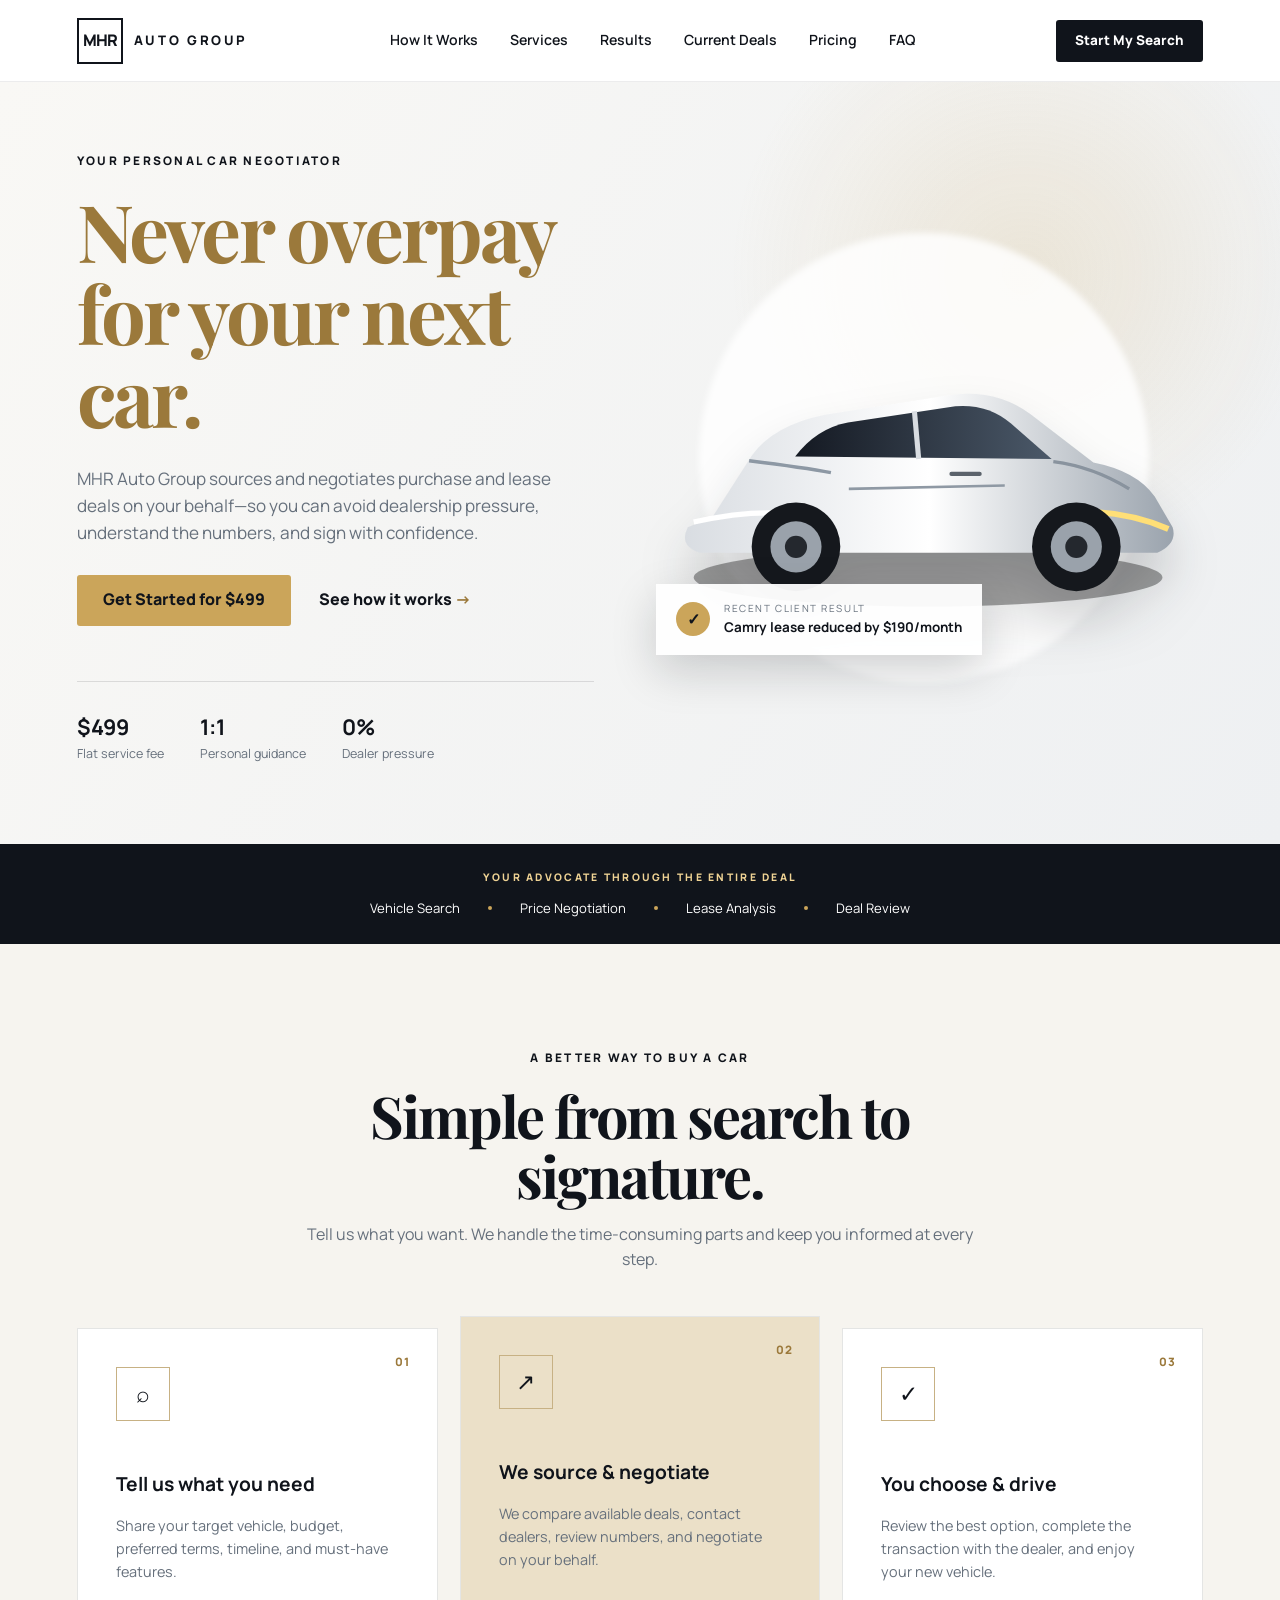
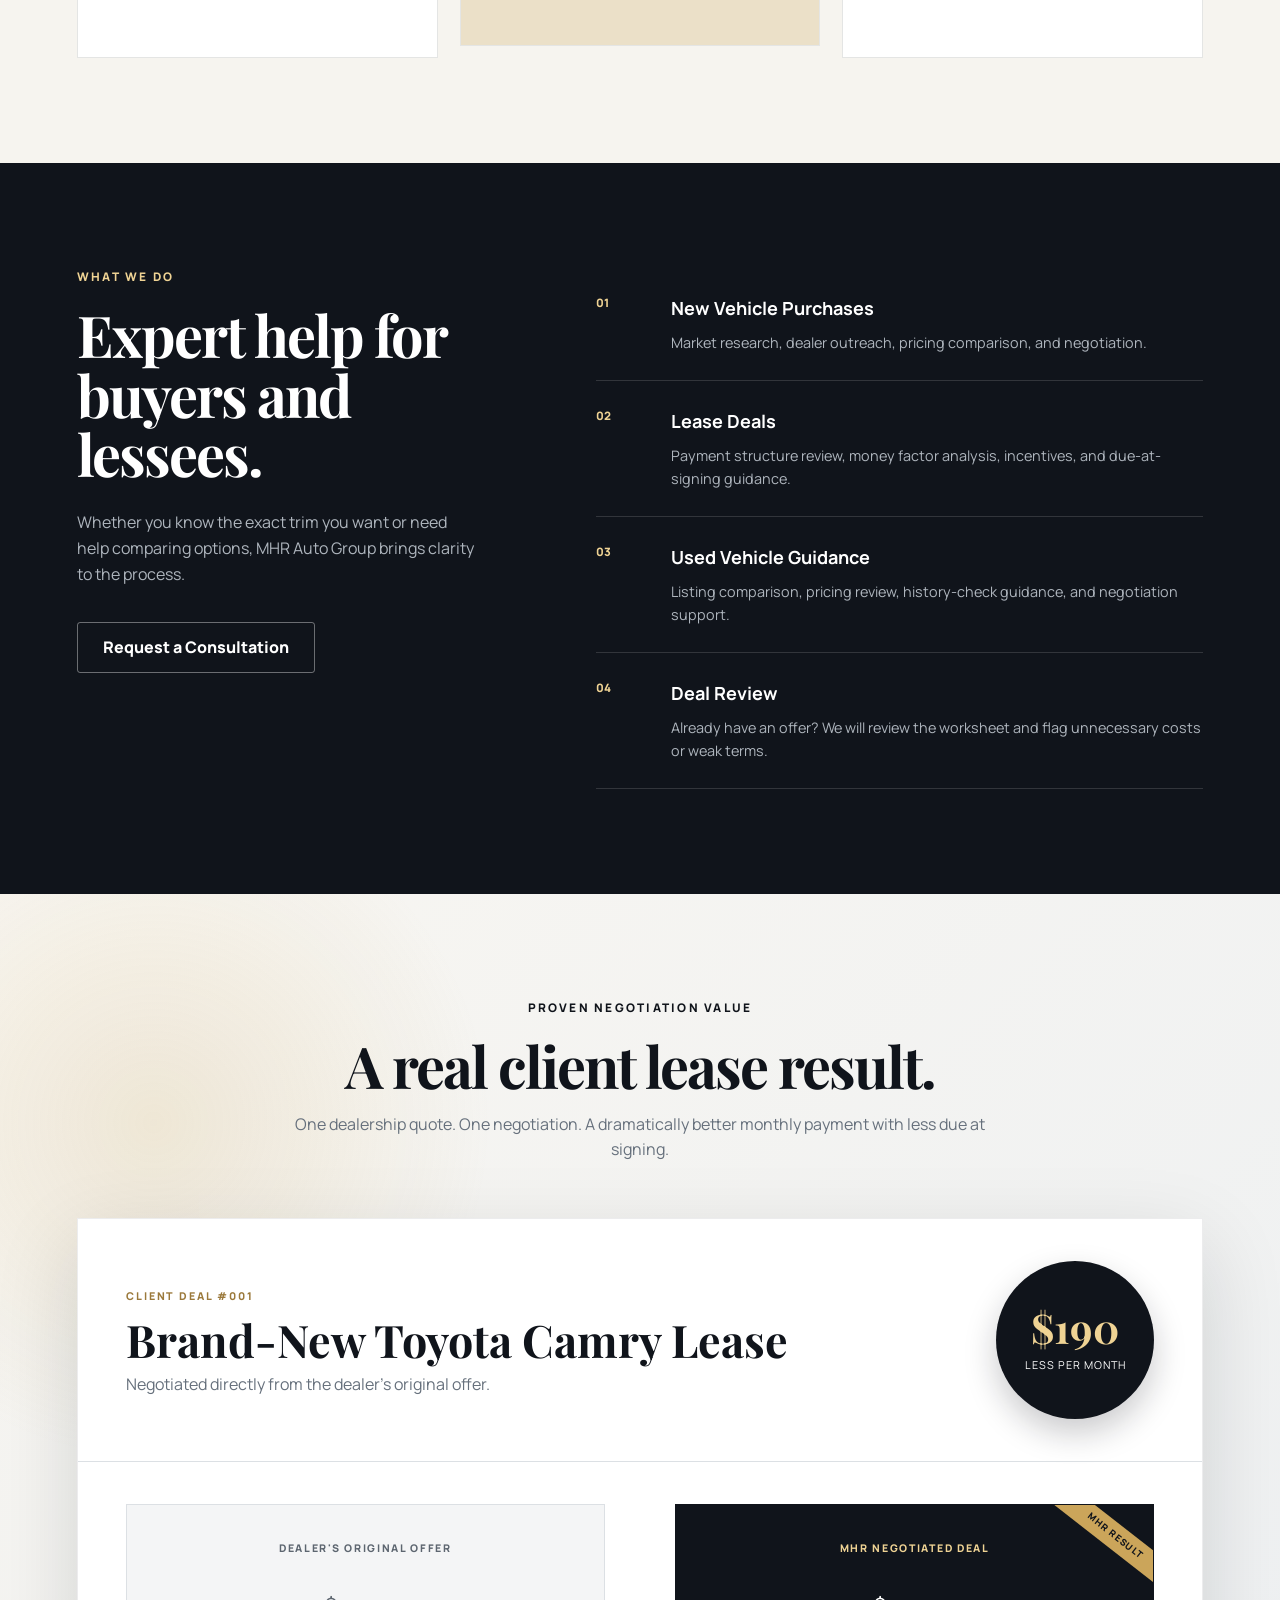
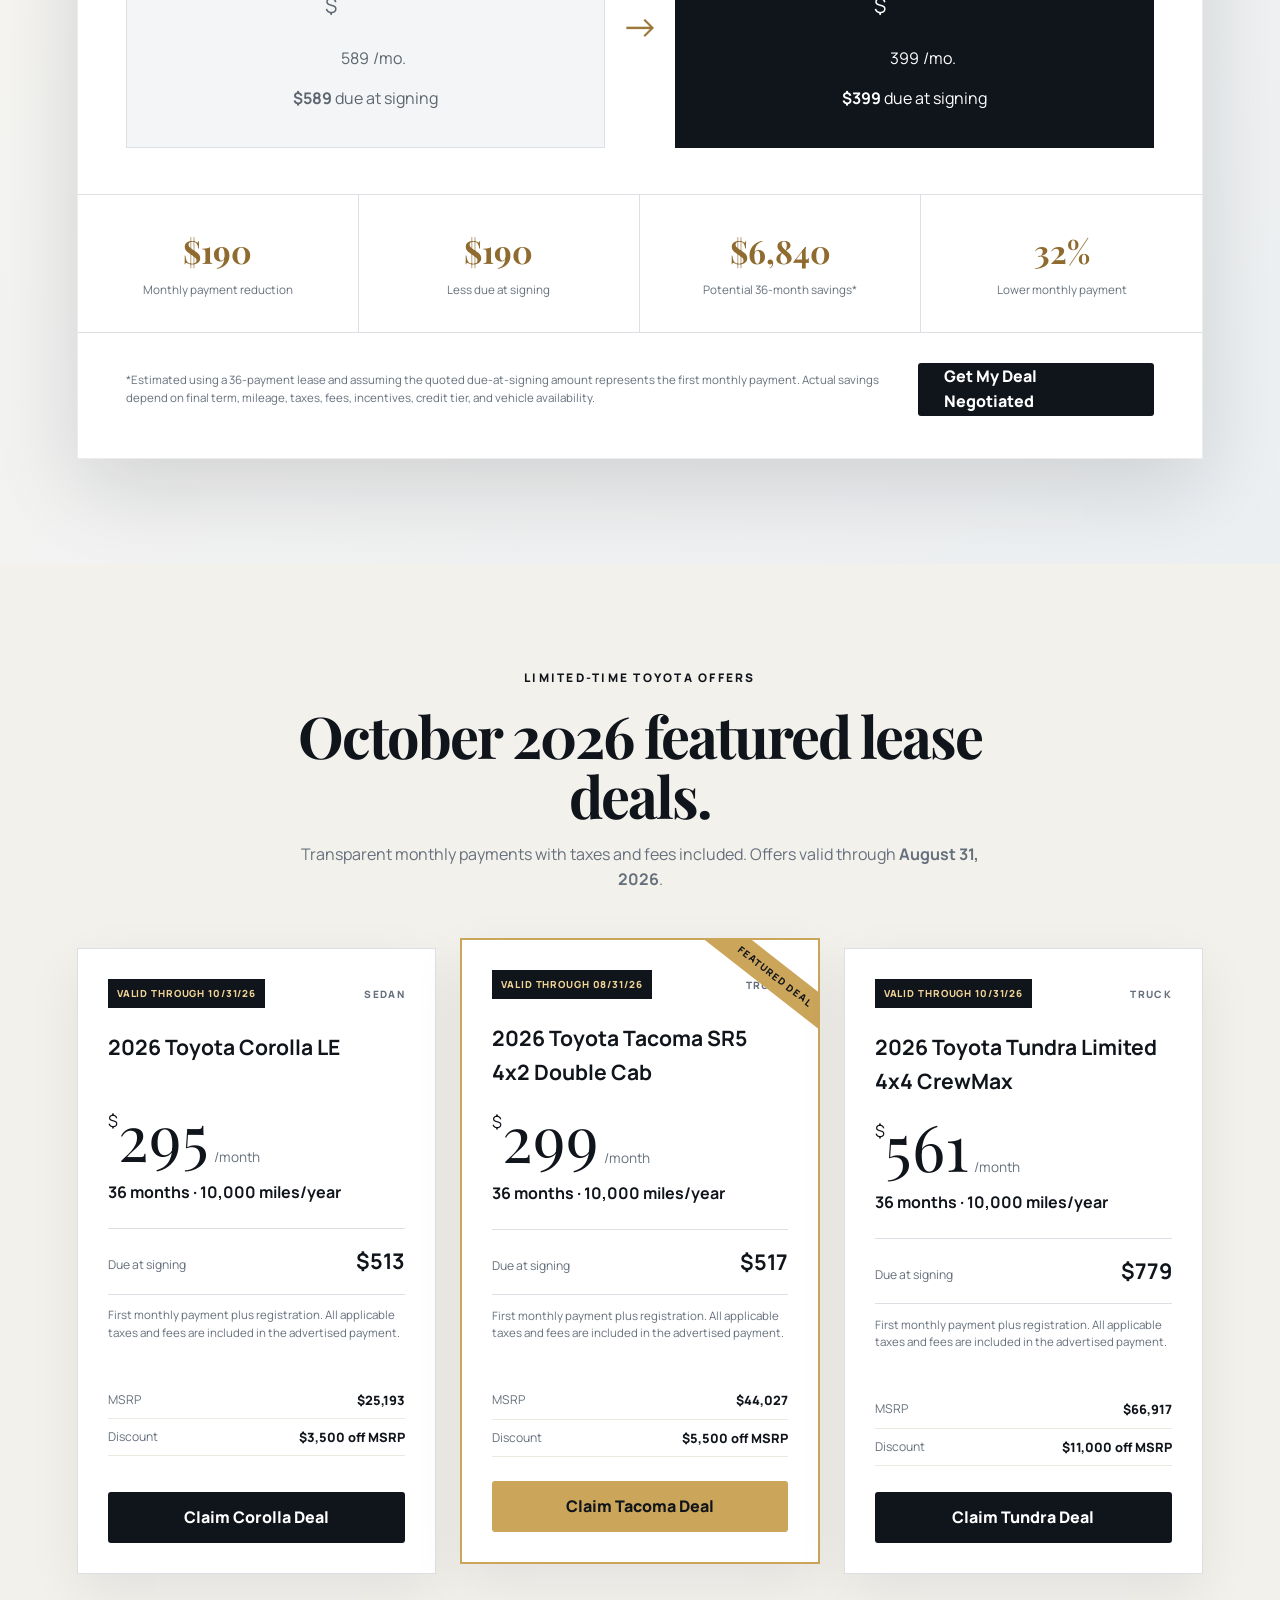
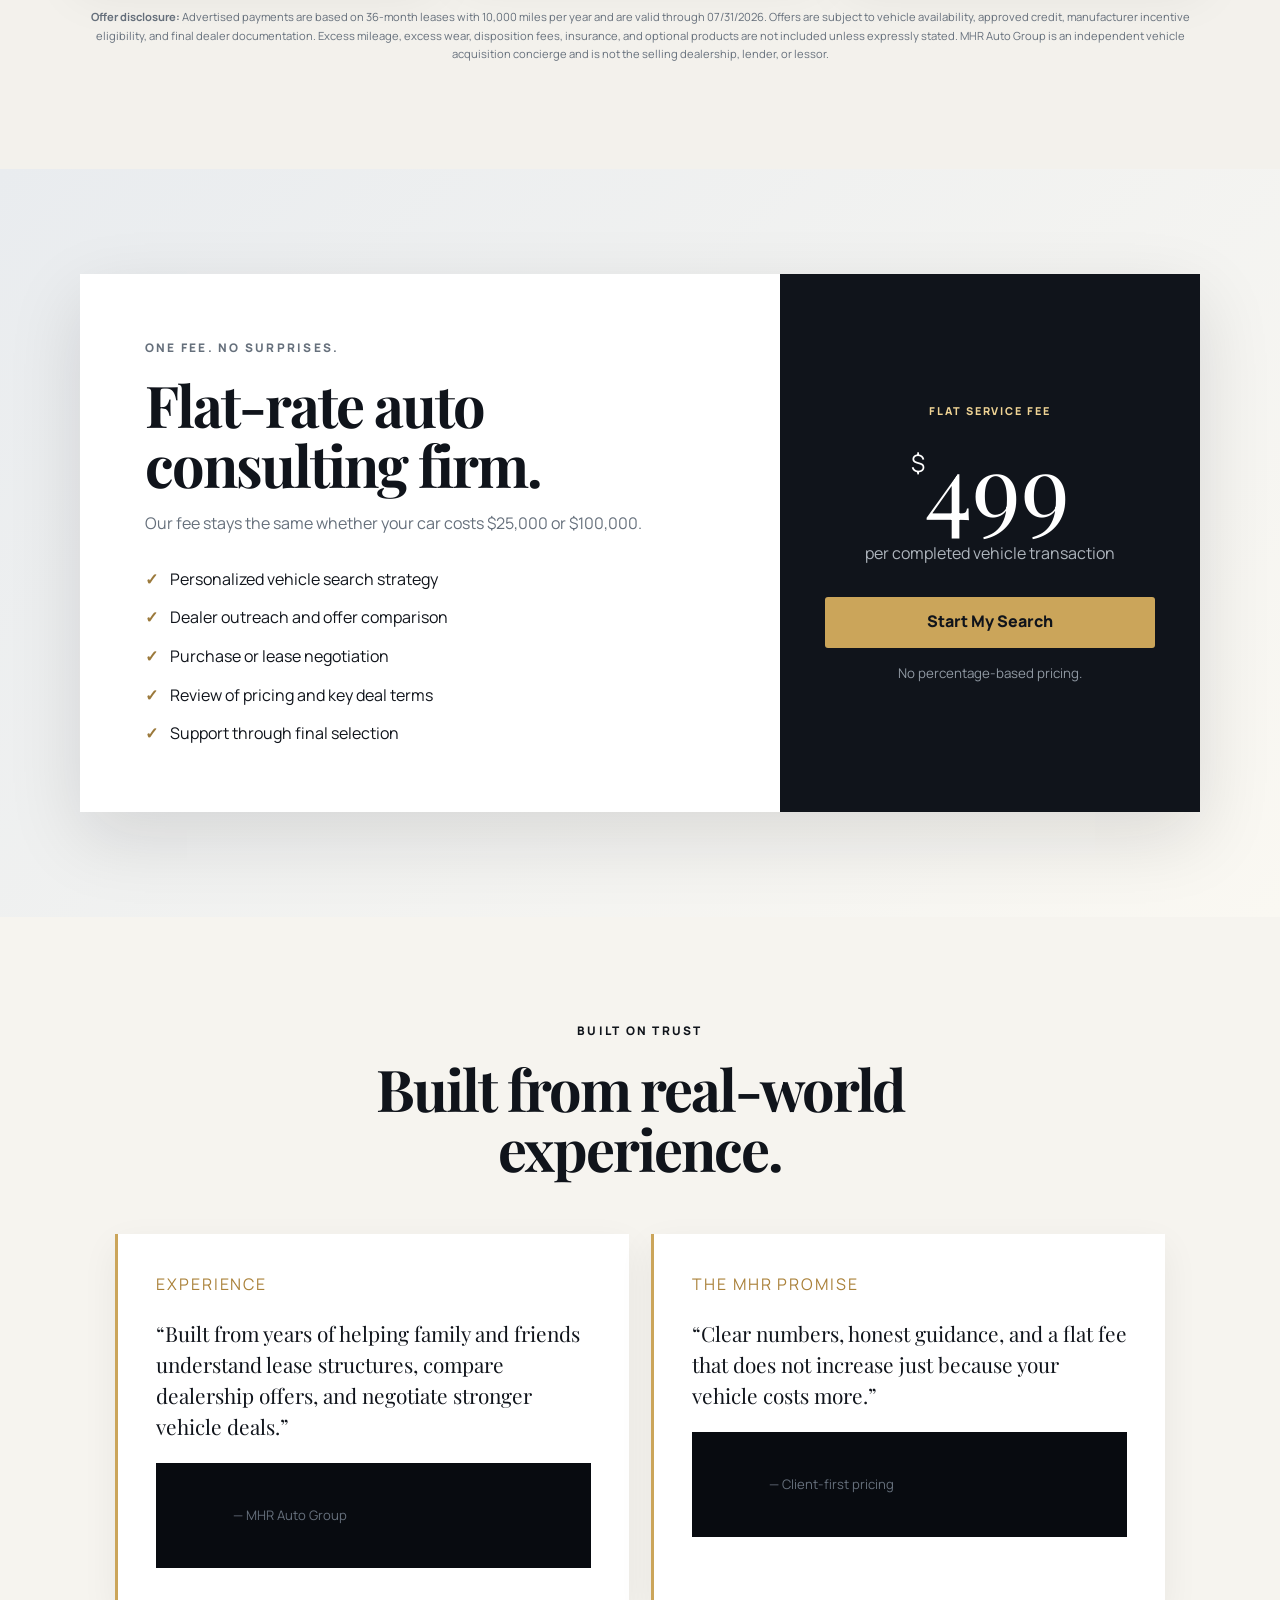
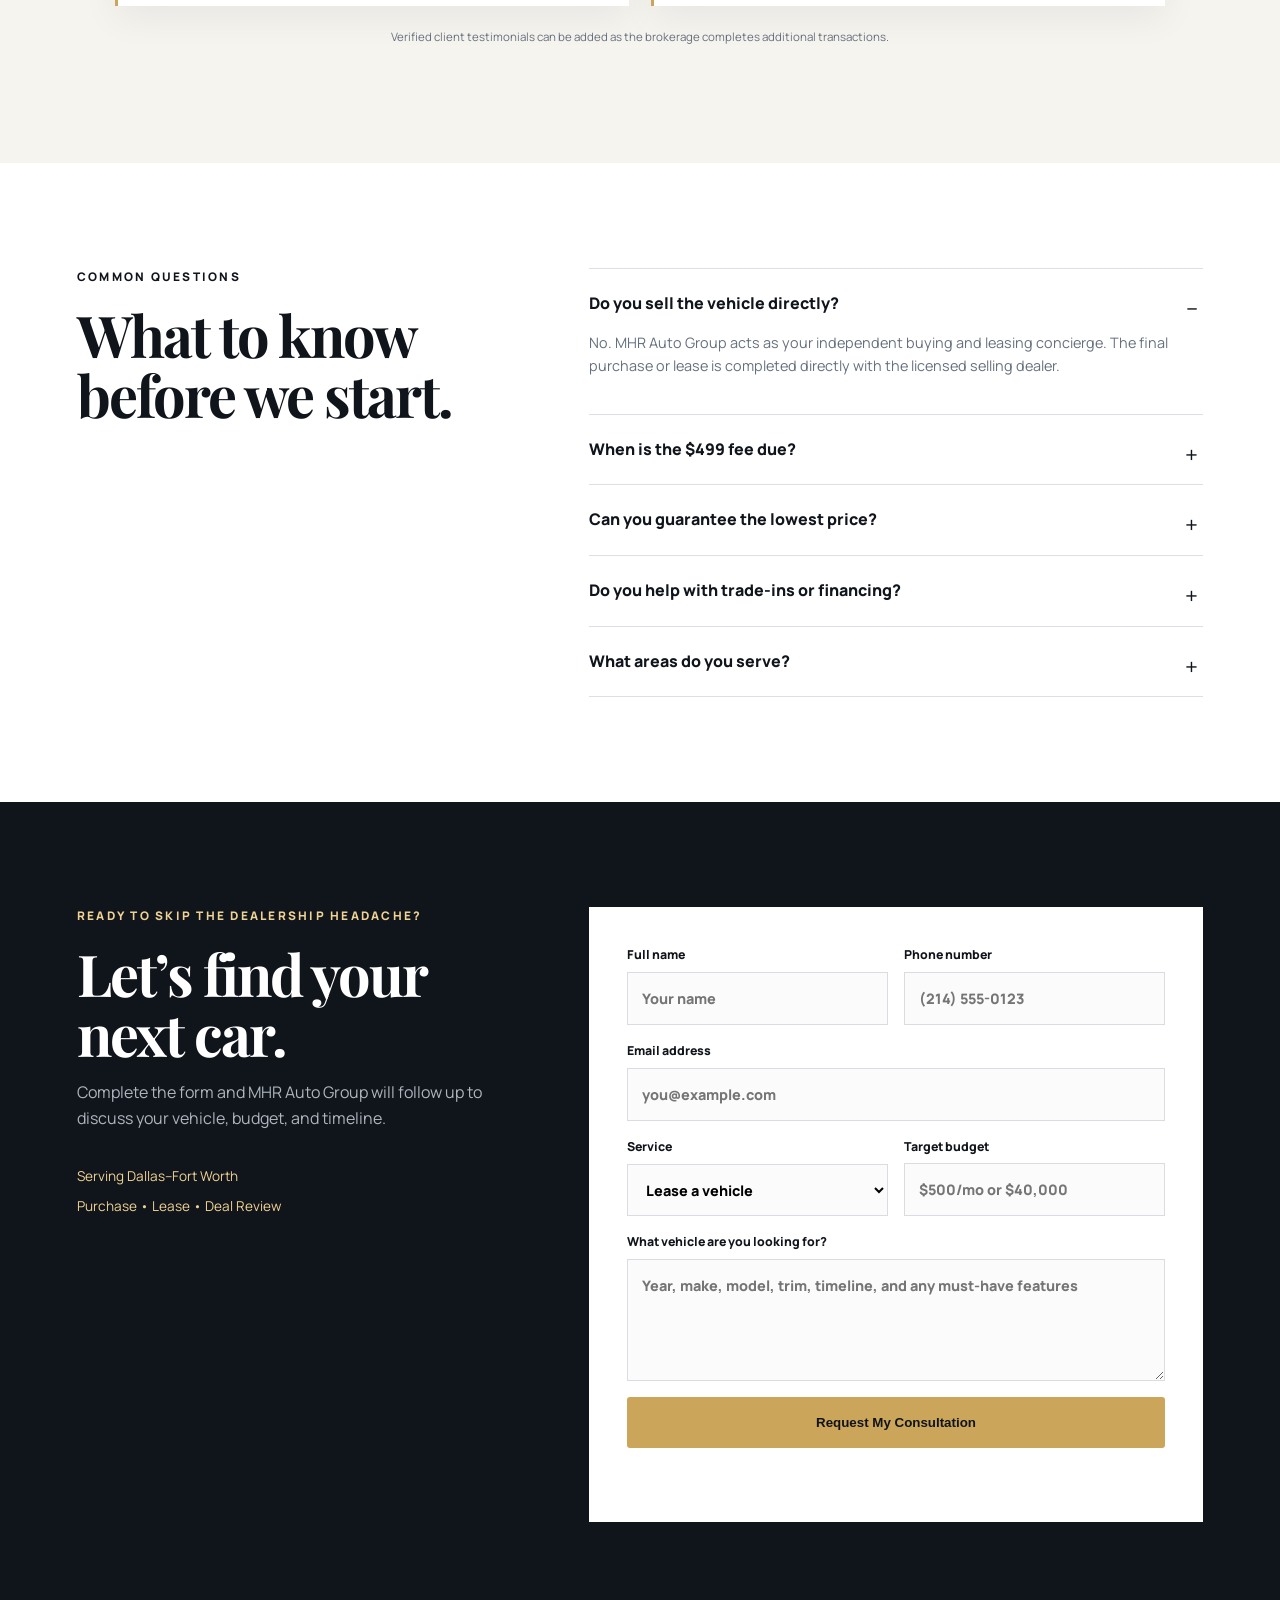
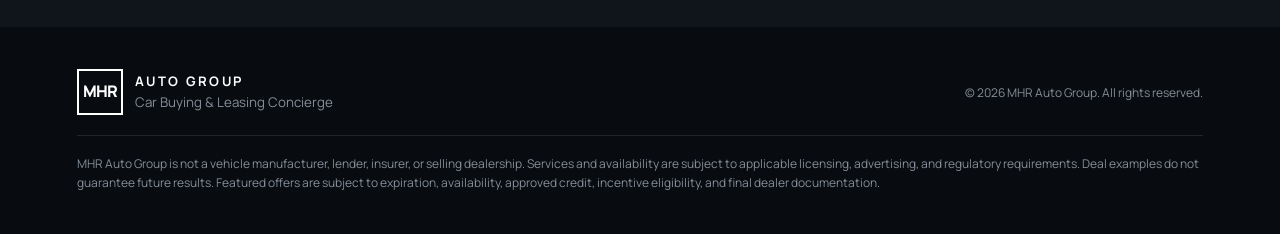
==== commit ca3c6330: "Update lease deal dates and pricing in index.html" ====
--- a/index.html
+++ b/index.html
@@ -213,14 +213,14 @@
     <section class="section deals-section" id="deals">
       <div class="section-heading centered">
         <p class="eyebrow" id="dealsEyebrow">LIMITED-TIME TOYOTA OFFERS</p>
-        <h2 id="dealsHeadline">August 2026 featured lease deals.</h2>
+        <h2 id="dealsHeadline">October 2026 featured lease deals.</h2>
         <p id="dealsIntro">Transparent monthly payments with taxes and fees included. Offers valid through <strong id="dealsValidThrough">August 31, 2026</strong>.</p>
       </div>
 
       <div class="deals-grid" id="dealsGrid">
         <article class="vehicle-deal-card">
           <div class="deal-card-header">
-            <span class="deal-expiration">VALID THROUGH 08/31/26</span>
+            <span class="deal-expiration">VALID THROUGH 10/31/26</span>
             <span class="deal-type">SEDAN</span>
           </div>
           <h3>2026 Toyota Corolla LE</h3>
@@ -242,9 +242,9 @@
             <span class="deal-type">TRUCK</span>
           </div>
           <h3>2026 Toyota Tacoma SR5 4x2 Double Cab</h3>
-          <div class="lease-payment"><sup>$</sup>373<span>/month</span></div>
+          <div class="lease-payment"><sup>$</sup>299<span>/month</span></div>
           <p class="lease-term">36 months · 10,000 miles/year</p>
-          <div class="due-at-signing"><span>Due at signing</span><strong>$591</strong></div>
+          <div class="due-at-signing"><span>Due at signing</span><strong>$517</strong></div>
           <p class="deal-note">First monthly payment plus registration. All applicable taxes and fees are included in the advertised payment.</p>
           <dl class="deal-details">
             <div><dt>MSRP</dt><dd>$44,027</dd></div>
@@ -255,13 +255,13 @@
 
         <article class="vehicle-deal-card">
           <div class="deal-card-header">
-            <span class="deal-expiration">VALID THROUGH 08/31/26</span>
+            <span class="deal-expiration">VALID THROUGH 10/31/26</span>
             <span class="deal-type">TRUCK</span>
           </div>
           <h3>2026 Toyota Tundra Limited 4x4 CrewMax</h3>
-          <div class="lease-payment"><sup>$</sup>651<span>/month</span></div>
+          <div class="lease-payment"><sup>$</sup>561<span>/month</span></div>
           <p class="lease-term">36 months · 10,000 miles/year</p>
-          <div class="due-at-signing"><span>Due at signing</span><strong>$869</strong></div>
+          <div class="due-at-signing"><span>Due at signing</span><strong>$779</strong></div>
           <p class="deal-note">First monthly payment plus registration. All applicable taxes and fees are included in the advertised payment.</p>
           <dl class="deal-details">
             <div><dt>MSRP</dt><dd>$66,917</dd></div>
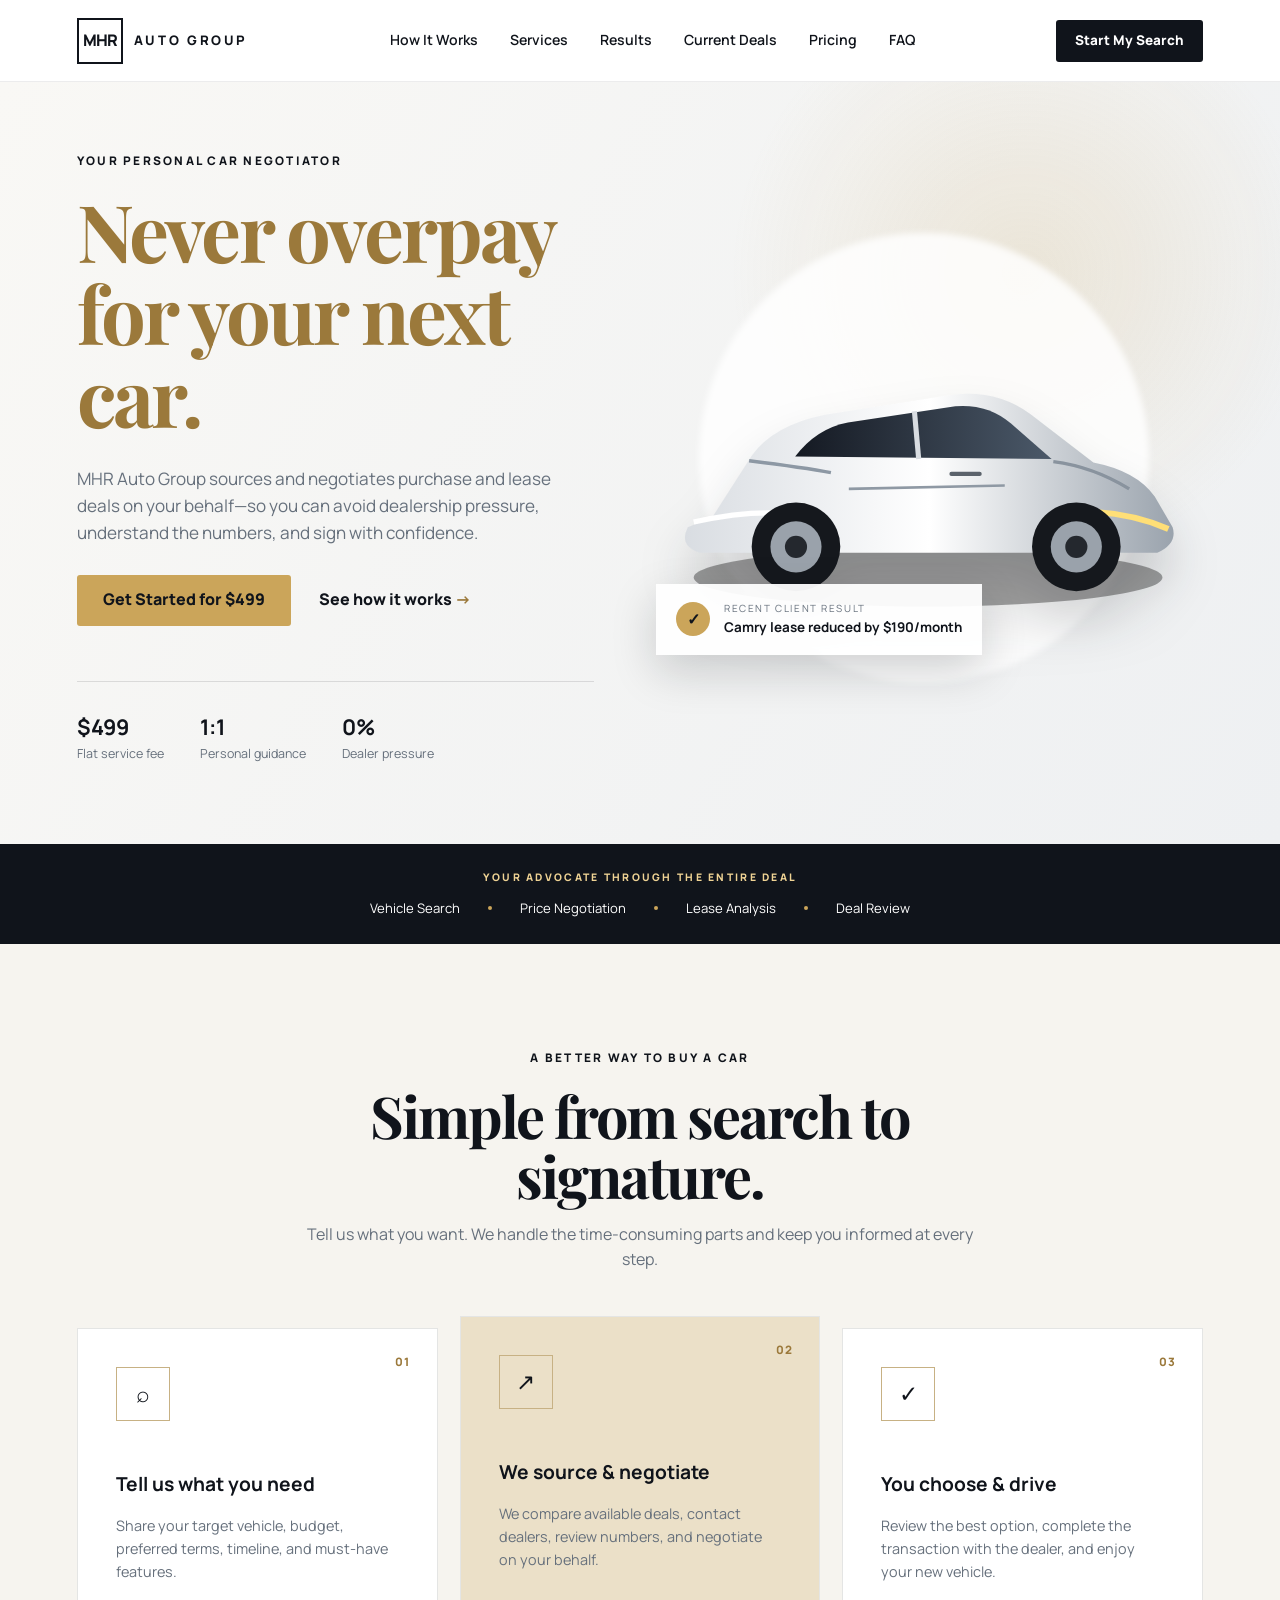
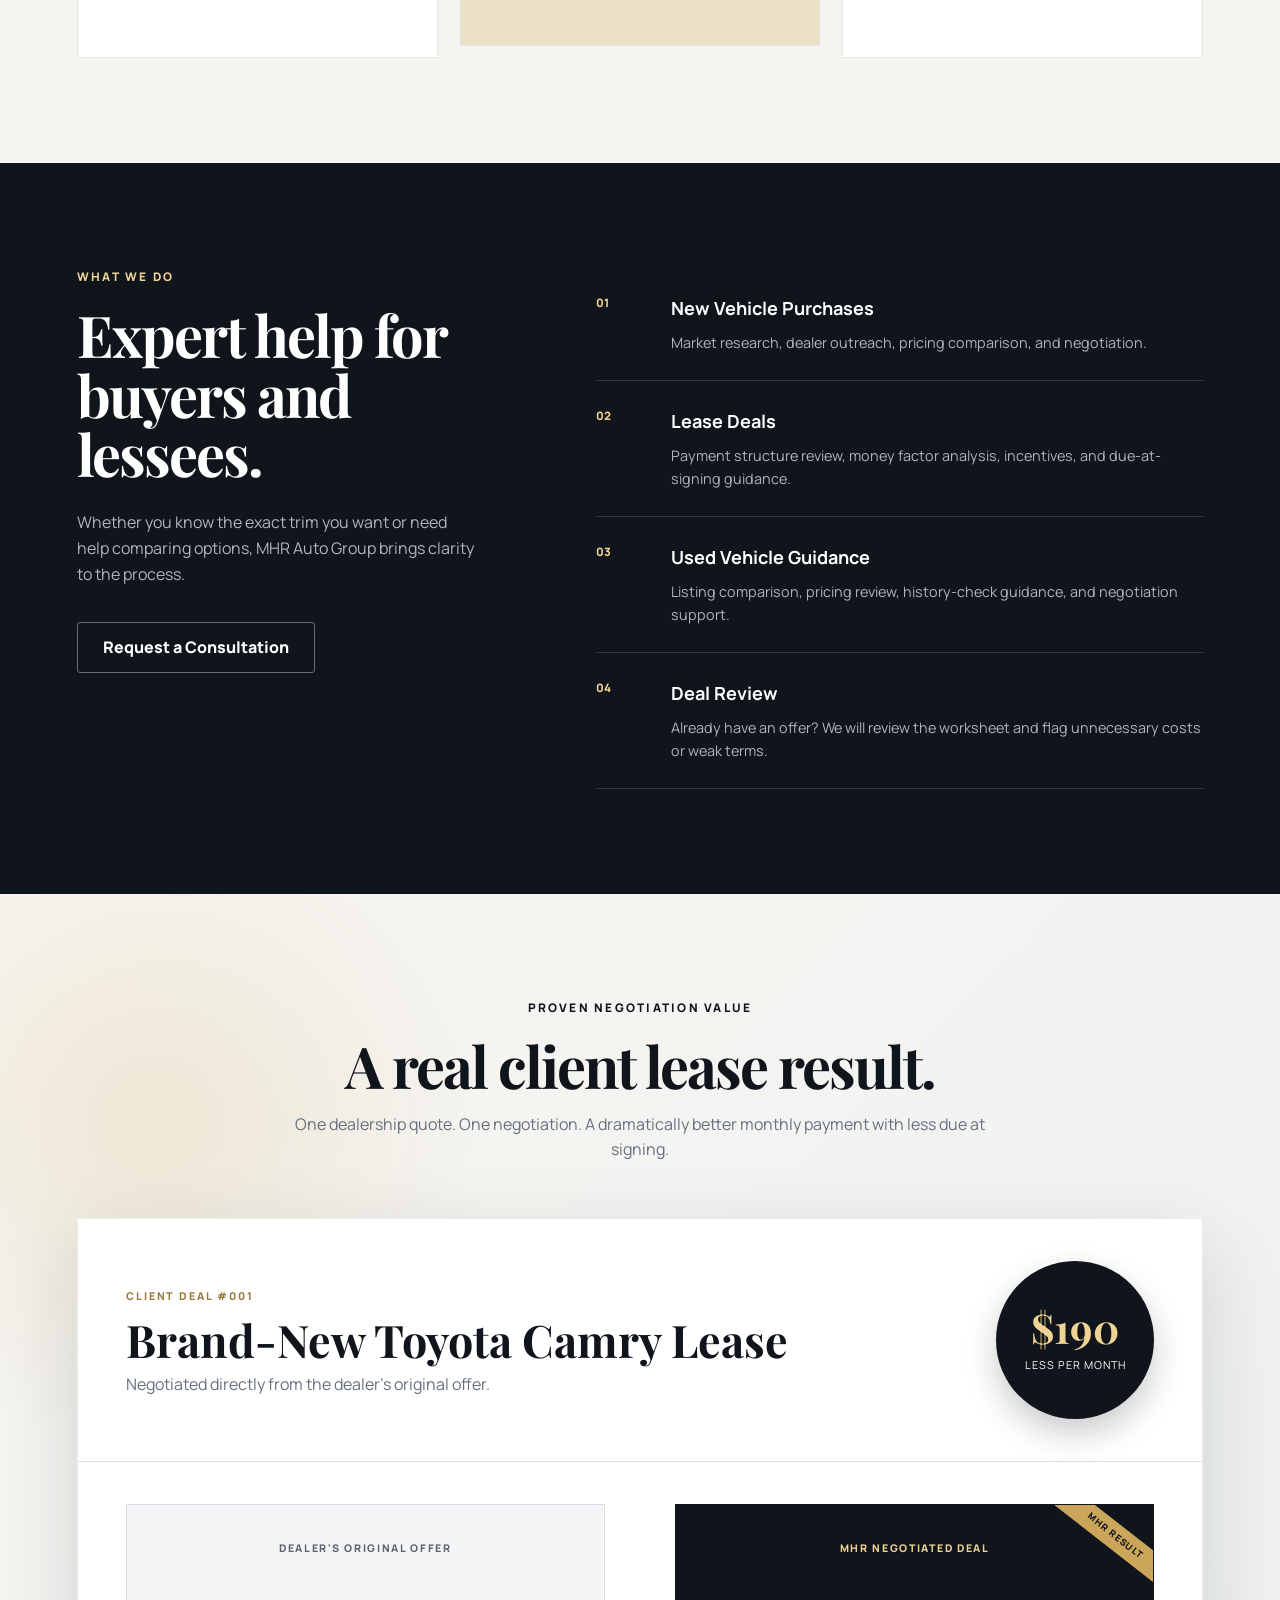
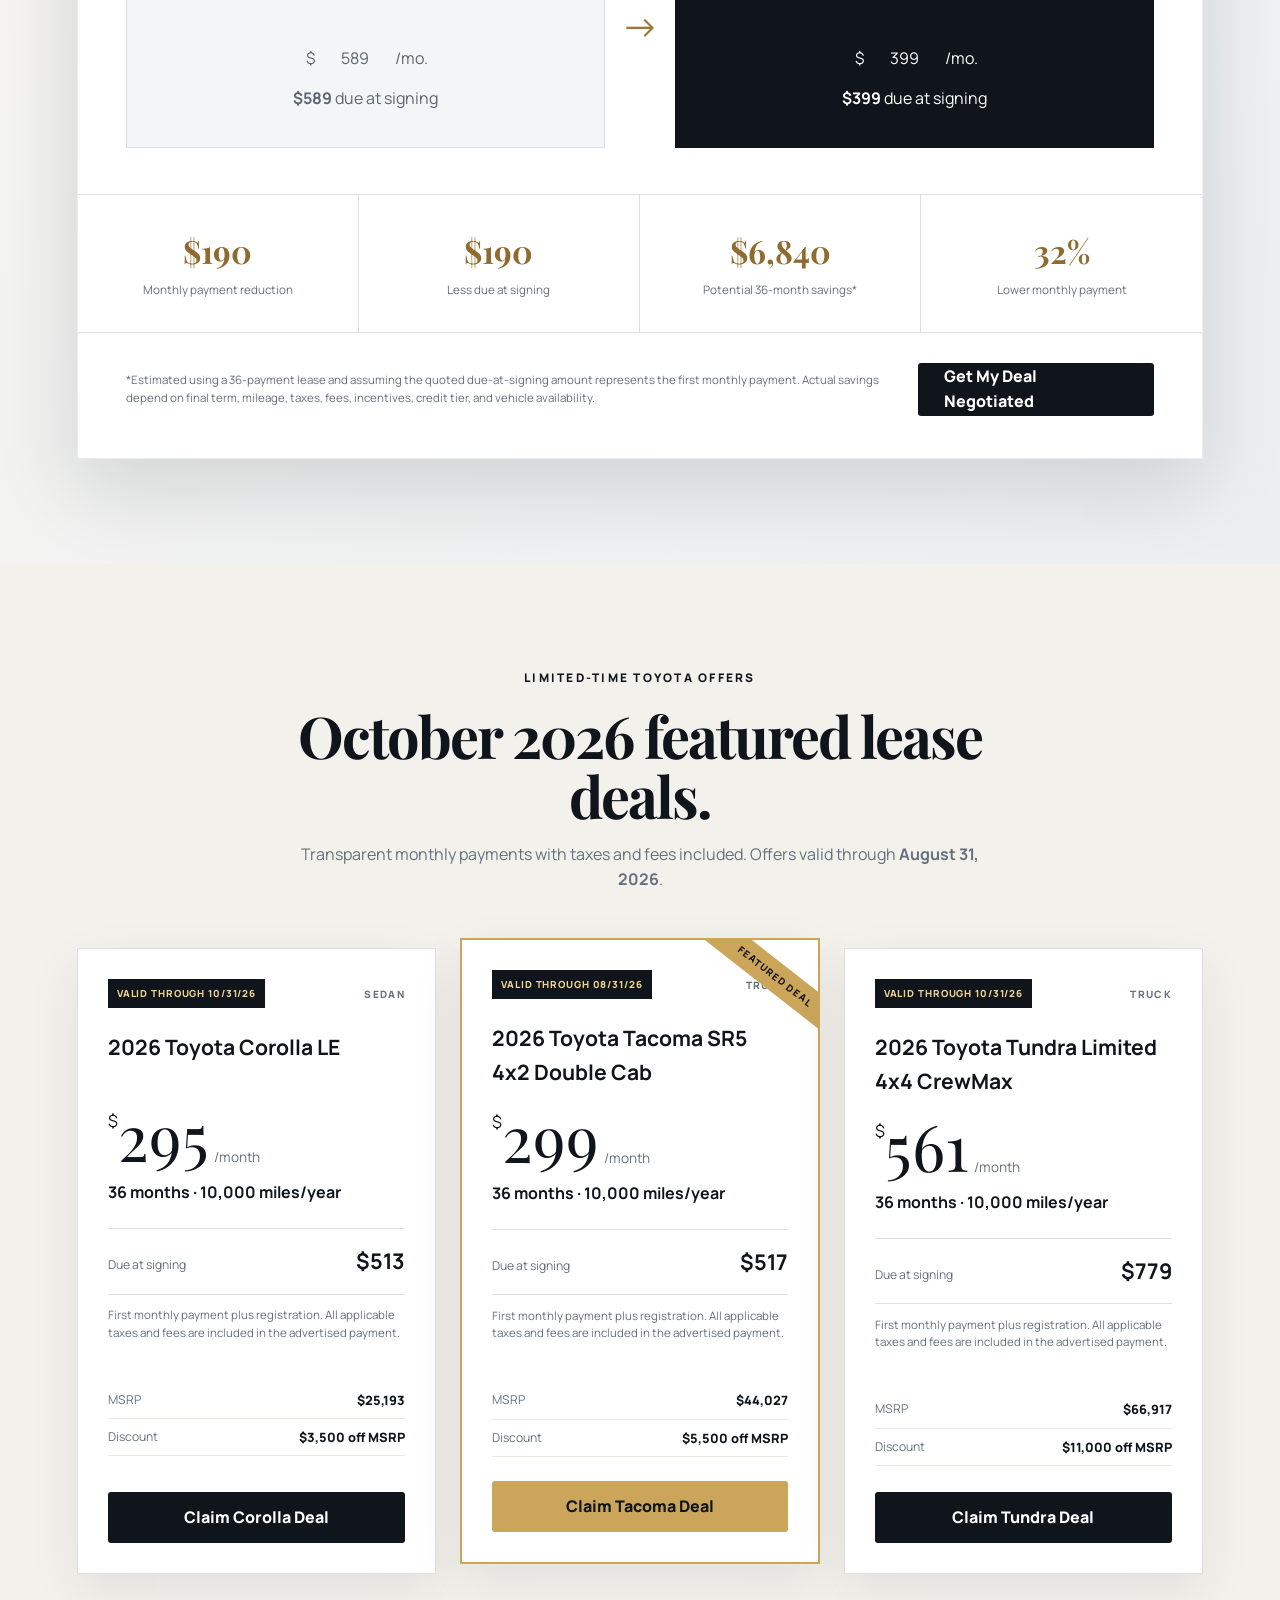
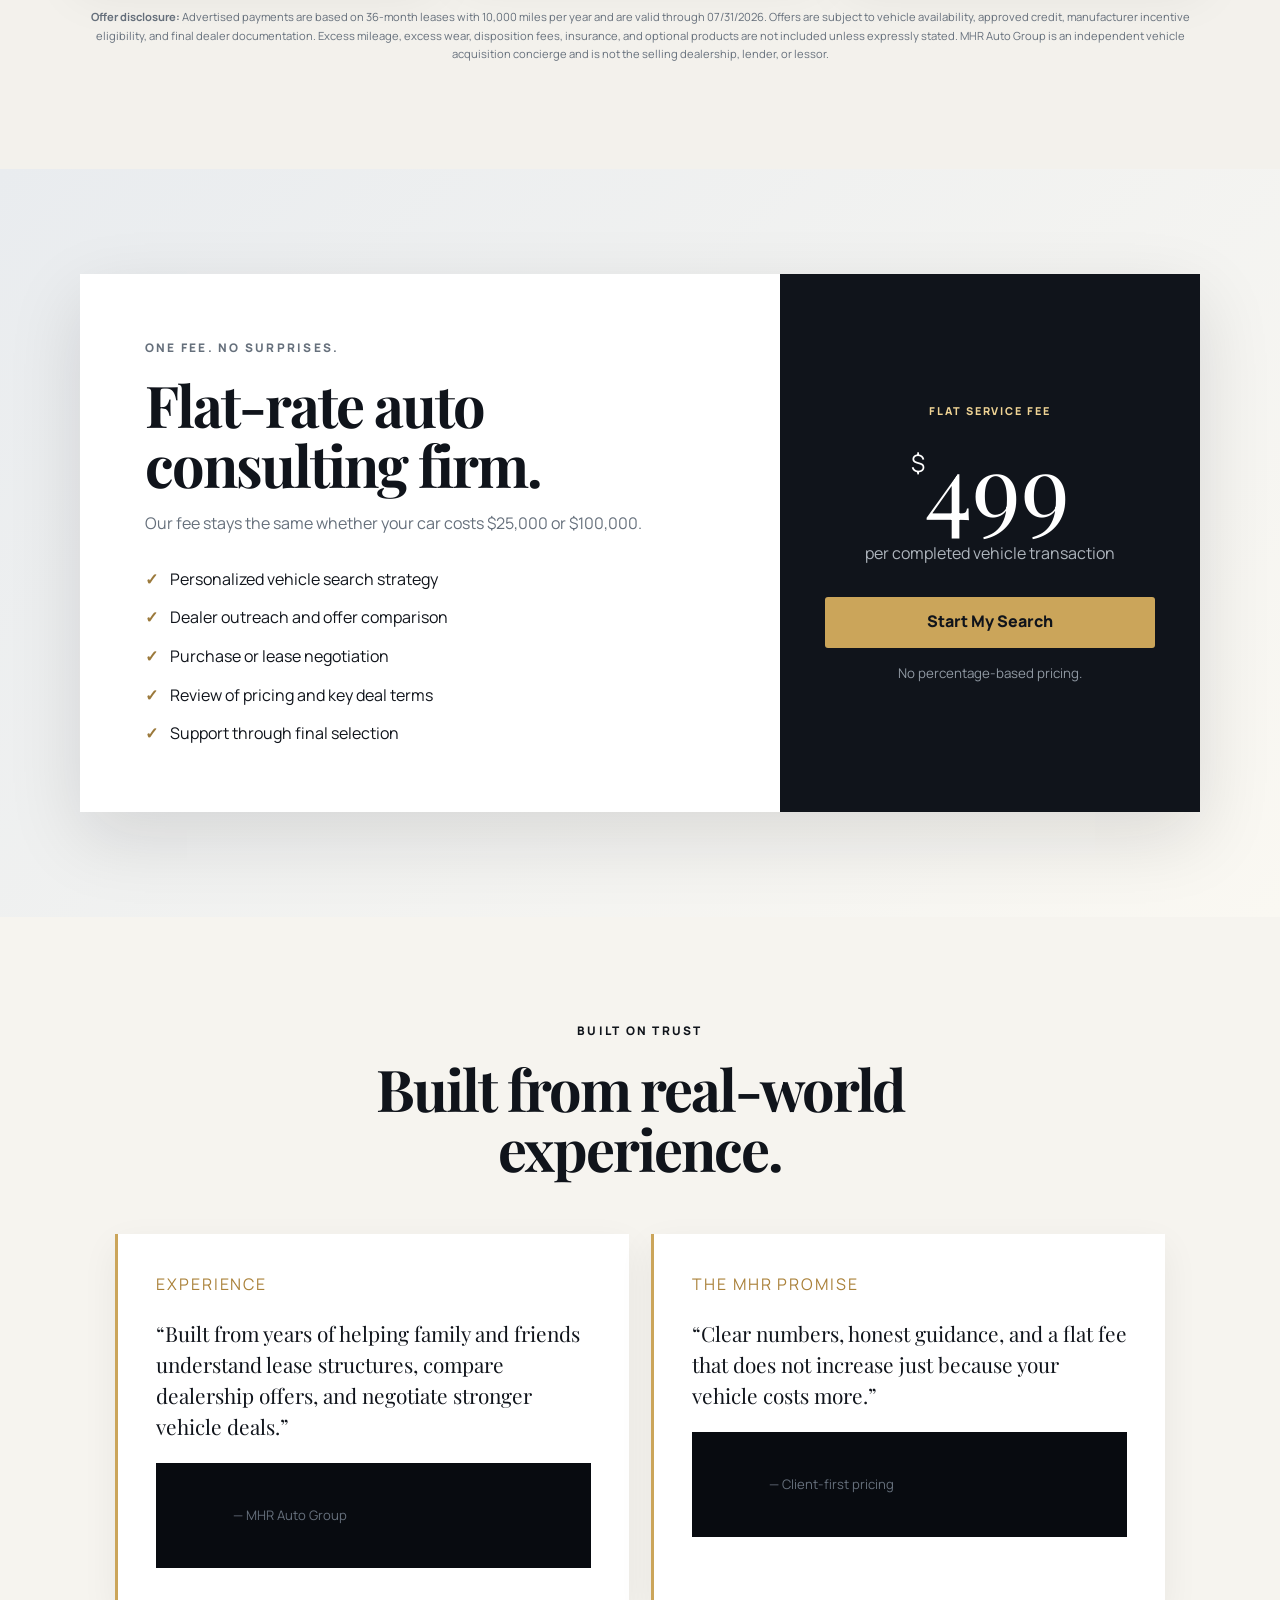
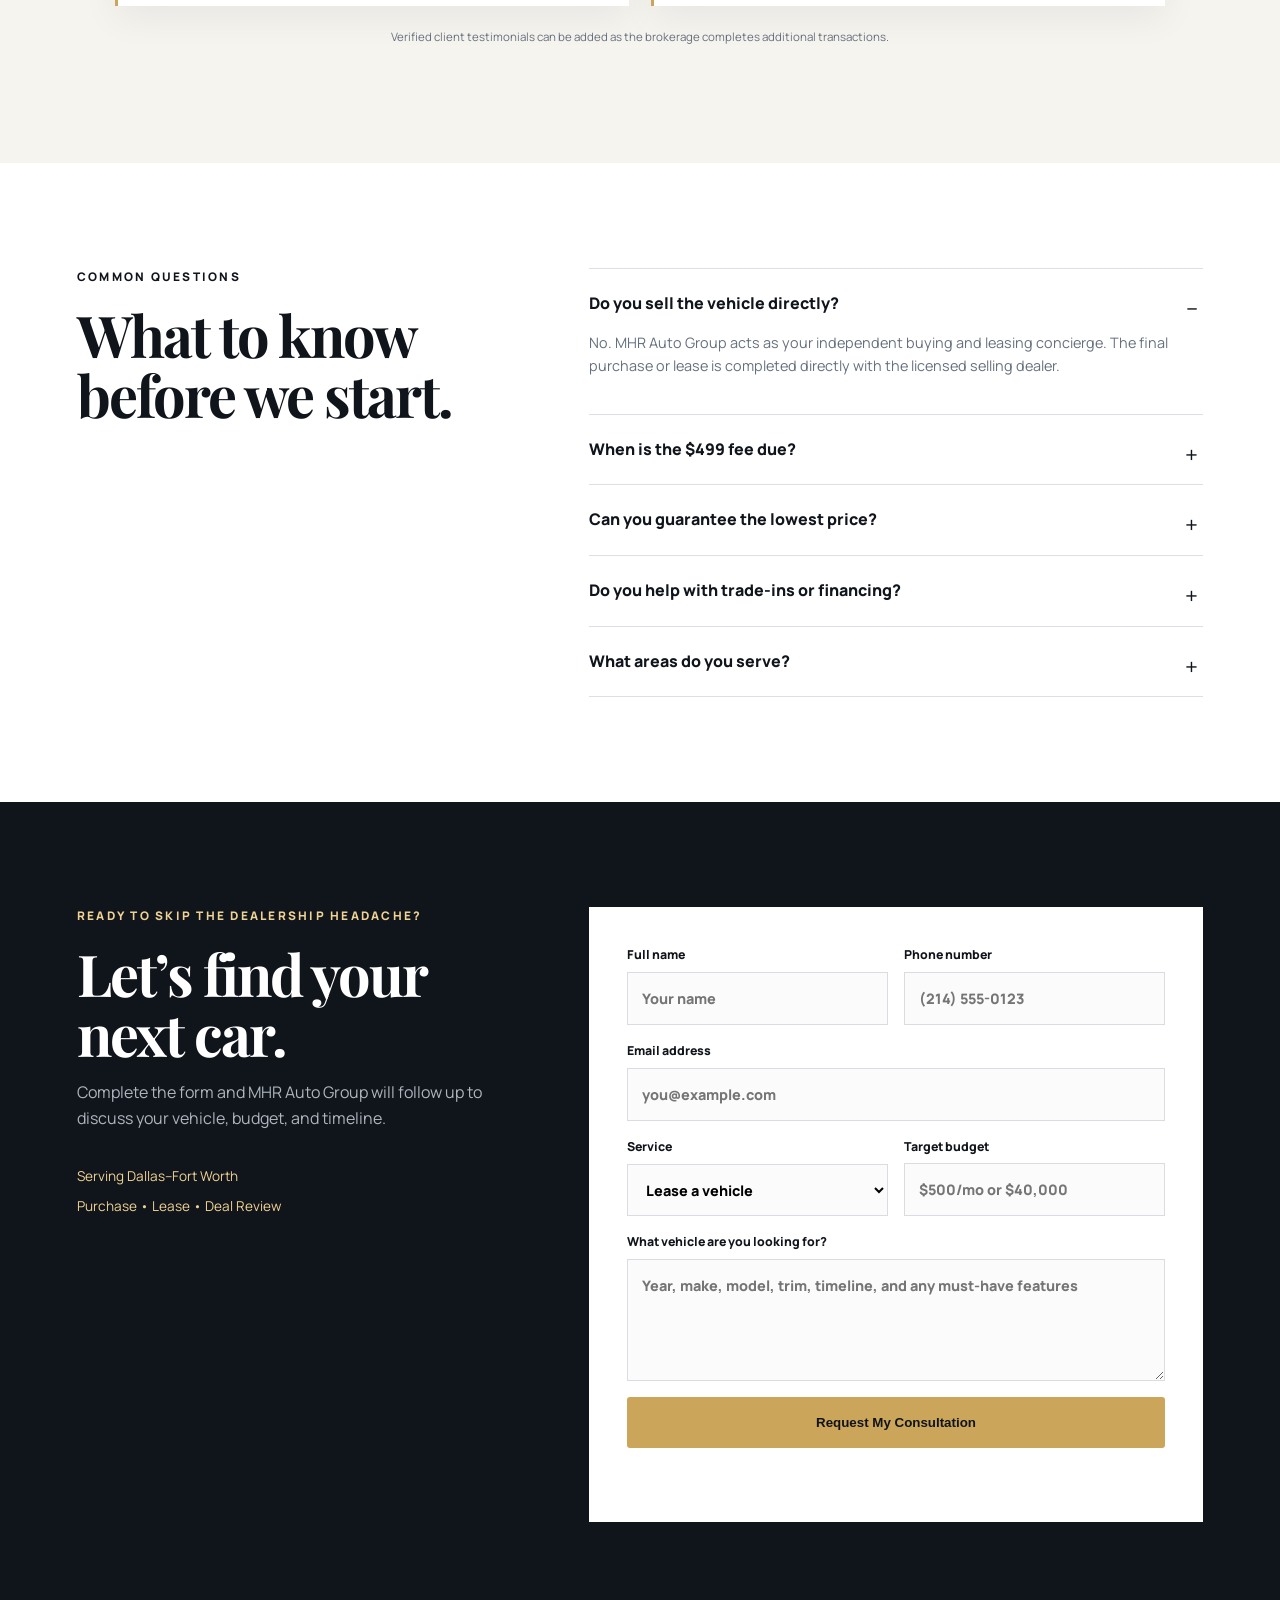
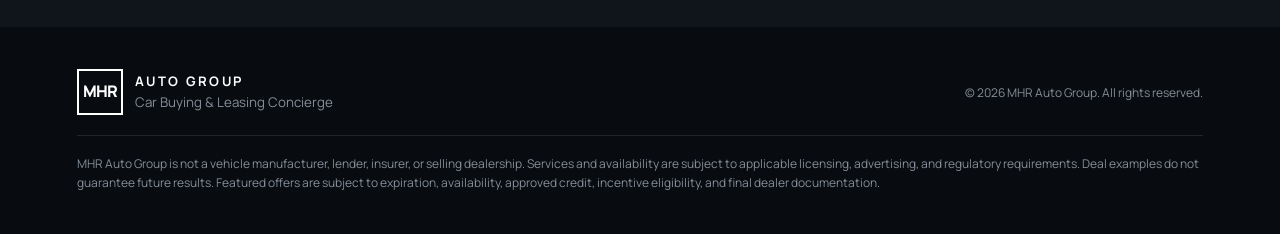
==== commit af003d90: "Update dealer and negotiated offer sections in HTML" ====
--- a/index.html
+++ b/index.html
@@ -180,20 +180,38 @@
         </div>
 
         <div class="offer-comparison">
-          <article class="offer-card dealer-offer">
-            <span class="offer-label">DEALER'S ORIGINAL OFFER</span>
-            <div class="monthly-price"><sup>$</sup><span id="caseDealerMonthly">589</span><span>/mo.</span></div>
-            <p><strong id="caseDealerDue">$589</strong> due at signing</p>
-          </article>
-
-          <div class="comparison-arrow" aria-hidden="true">→</div>
-
-          <article class="offer-card negotiated-offer">
-            <span class="offer-label">MHR NEGOTIATED DEAL</span>
-            <div class="monthly-price"><sup>$</sup><span id="caseMhrMonthly">399</span><span>/mo.</span></div>
-            <p><strong id="caseMhrDue">$399</strong> due at signing</p>
-          </article>
-        </div>
+
+  <article class="offer-card dealer-offer">
+    <span class="offer-label">DEALER'S ORIGINAL OFFER</span>
+
+    <div class="monthly-price">
+      <span class="currency">$</span>
+      <span class="price" id="caseDealerMonthly">589</span>
+      <span class="period">/mo.</span>
+    </div>
+
+    <p>
+      <strong id="caseDealerDue">$589</strong> due at signing
+    </p>
+  </article>
+
+  <div class="comparison-arrow" aria-hidden="true">→</div>
+
+  <article class="offer-card negotiated-offer">
+    <span class="offer-label">MHR NEGOTIATED DEAL</span>
+
+    <div class="monthly-price">
+      <span class="currency">$</span>
+      <span class="price" id="caseMhrMonthly">399</span>
+      <span class="period">/mo.</span>
+    </div>
+
+    <p>
+      <strong id="caseMhrDue">$399</strong> due at signing
+    </p>
+  </article>
+
+</div>
 
         <div class="result-metrics">
           <div><strong id="caseMonthlySavings">$190</strong><span>Monthly payment reduction</span></div>
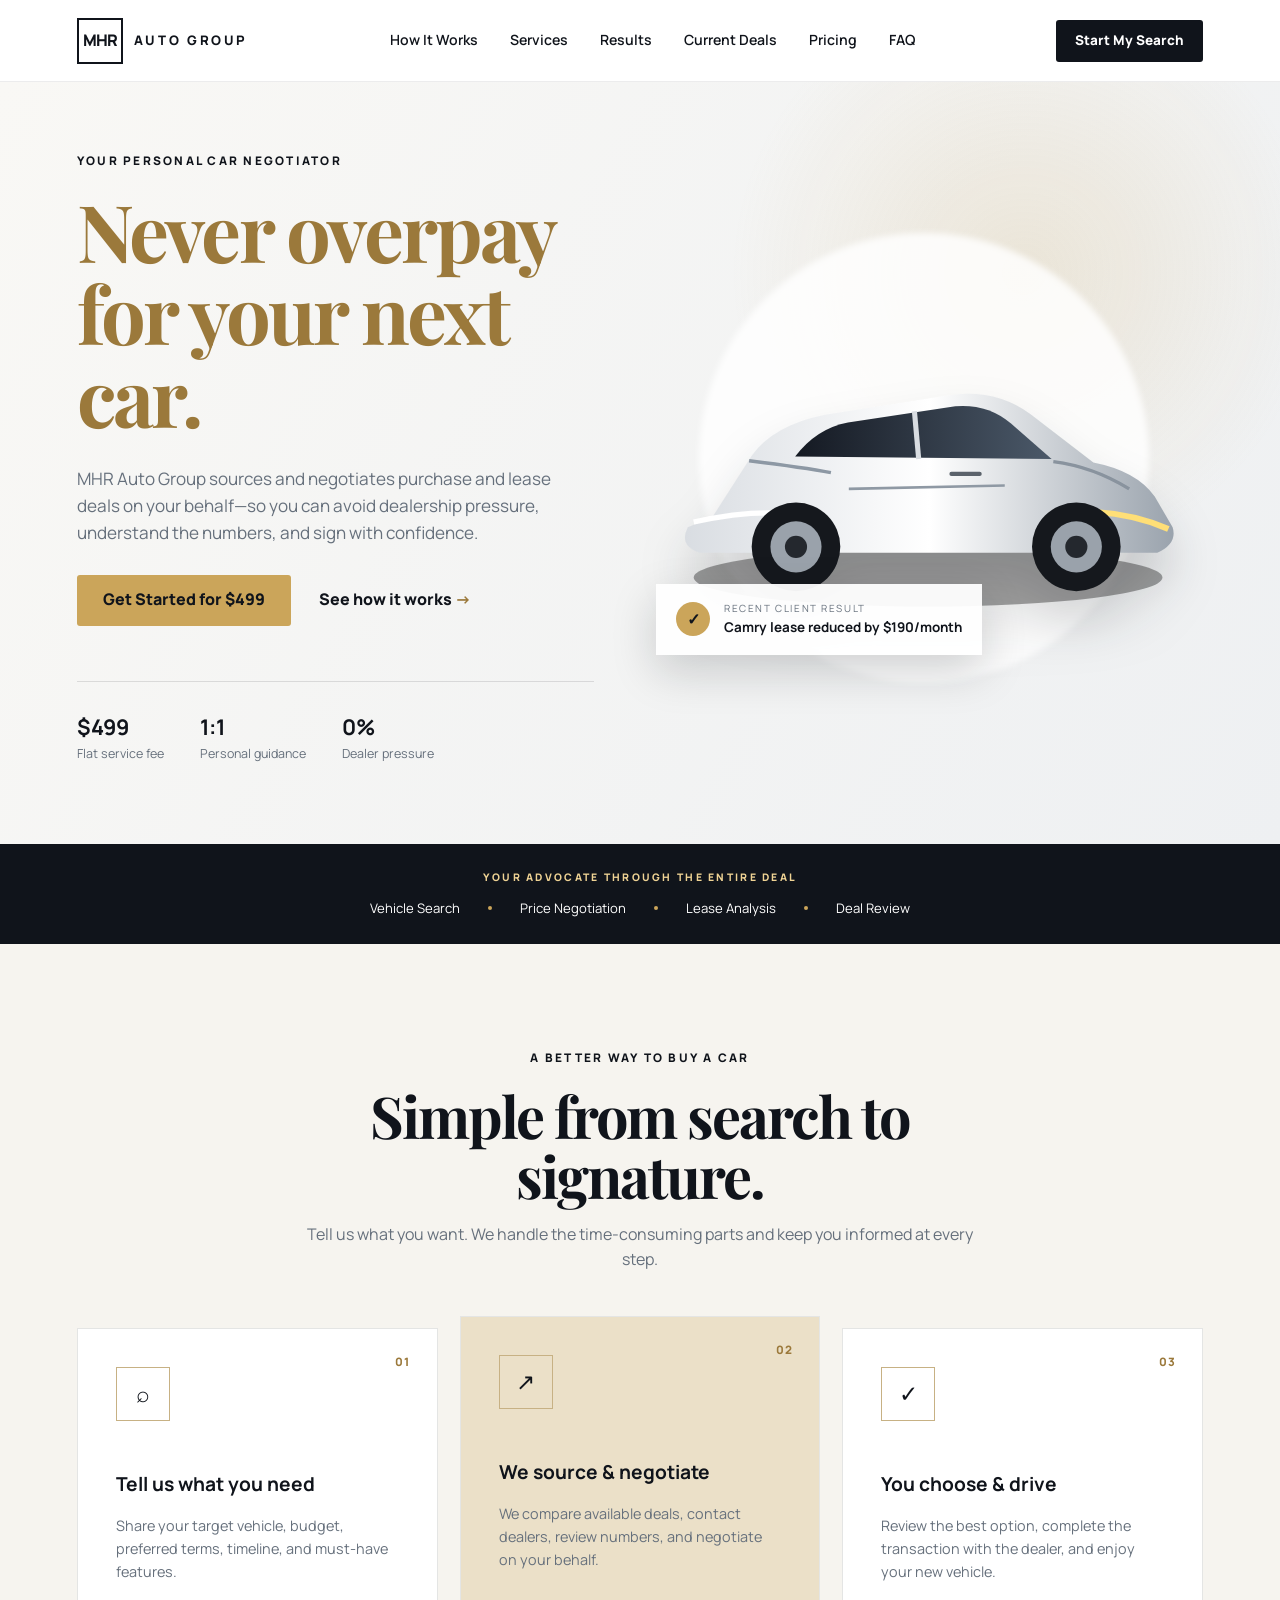
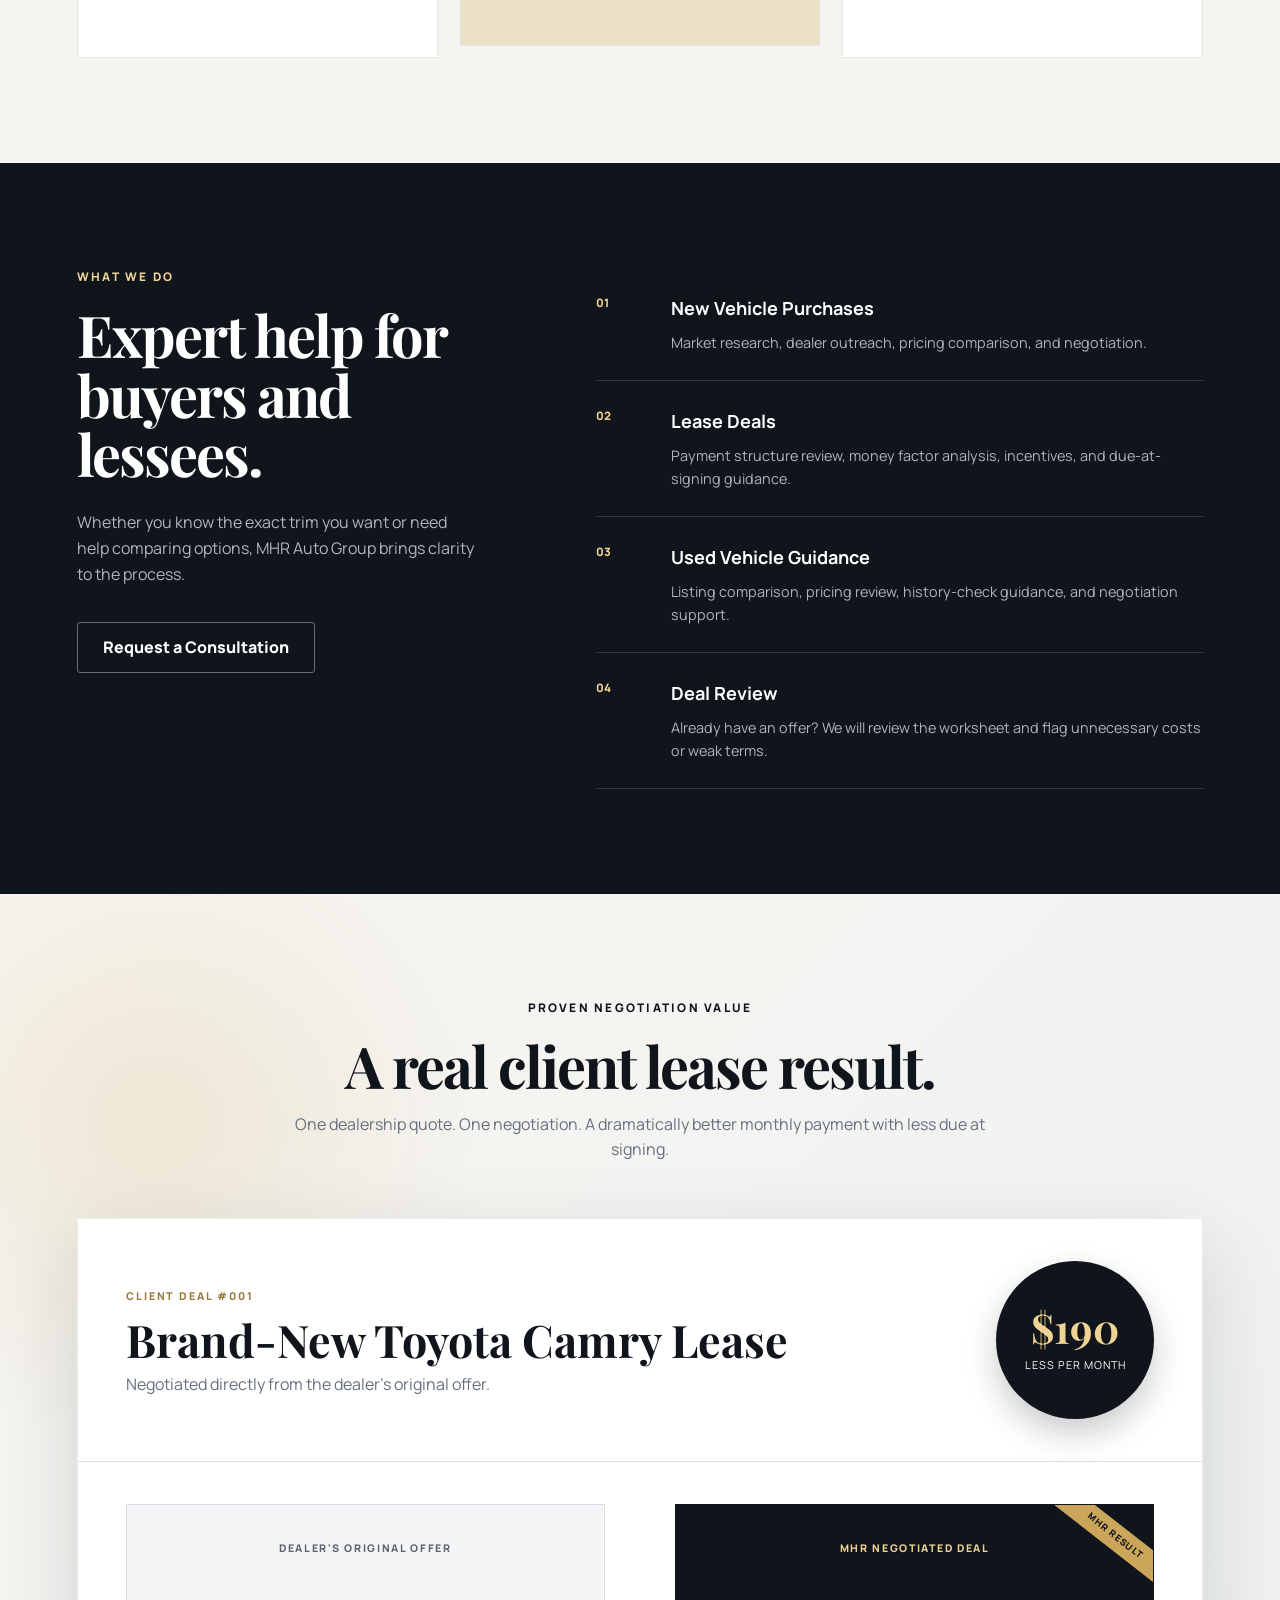
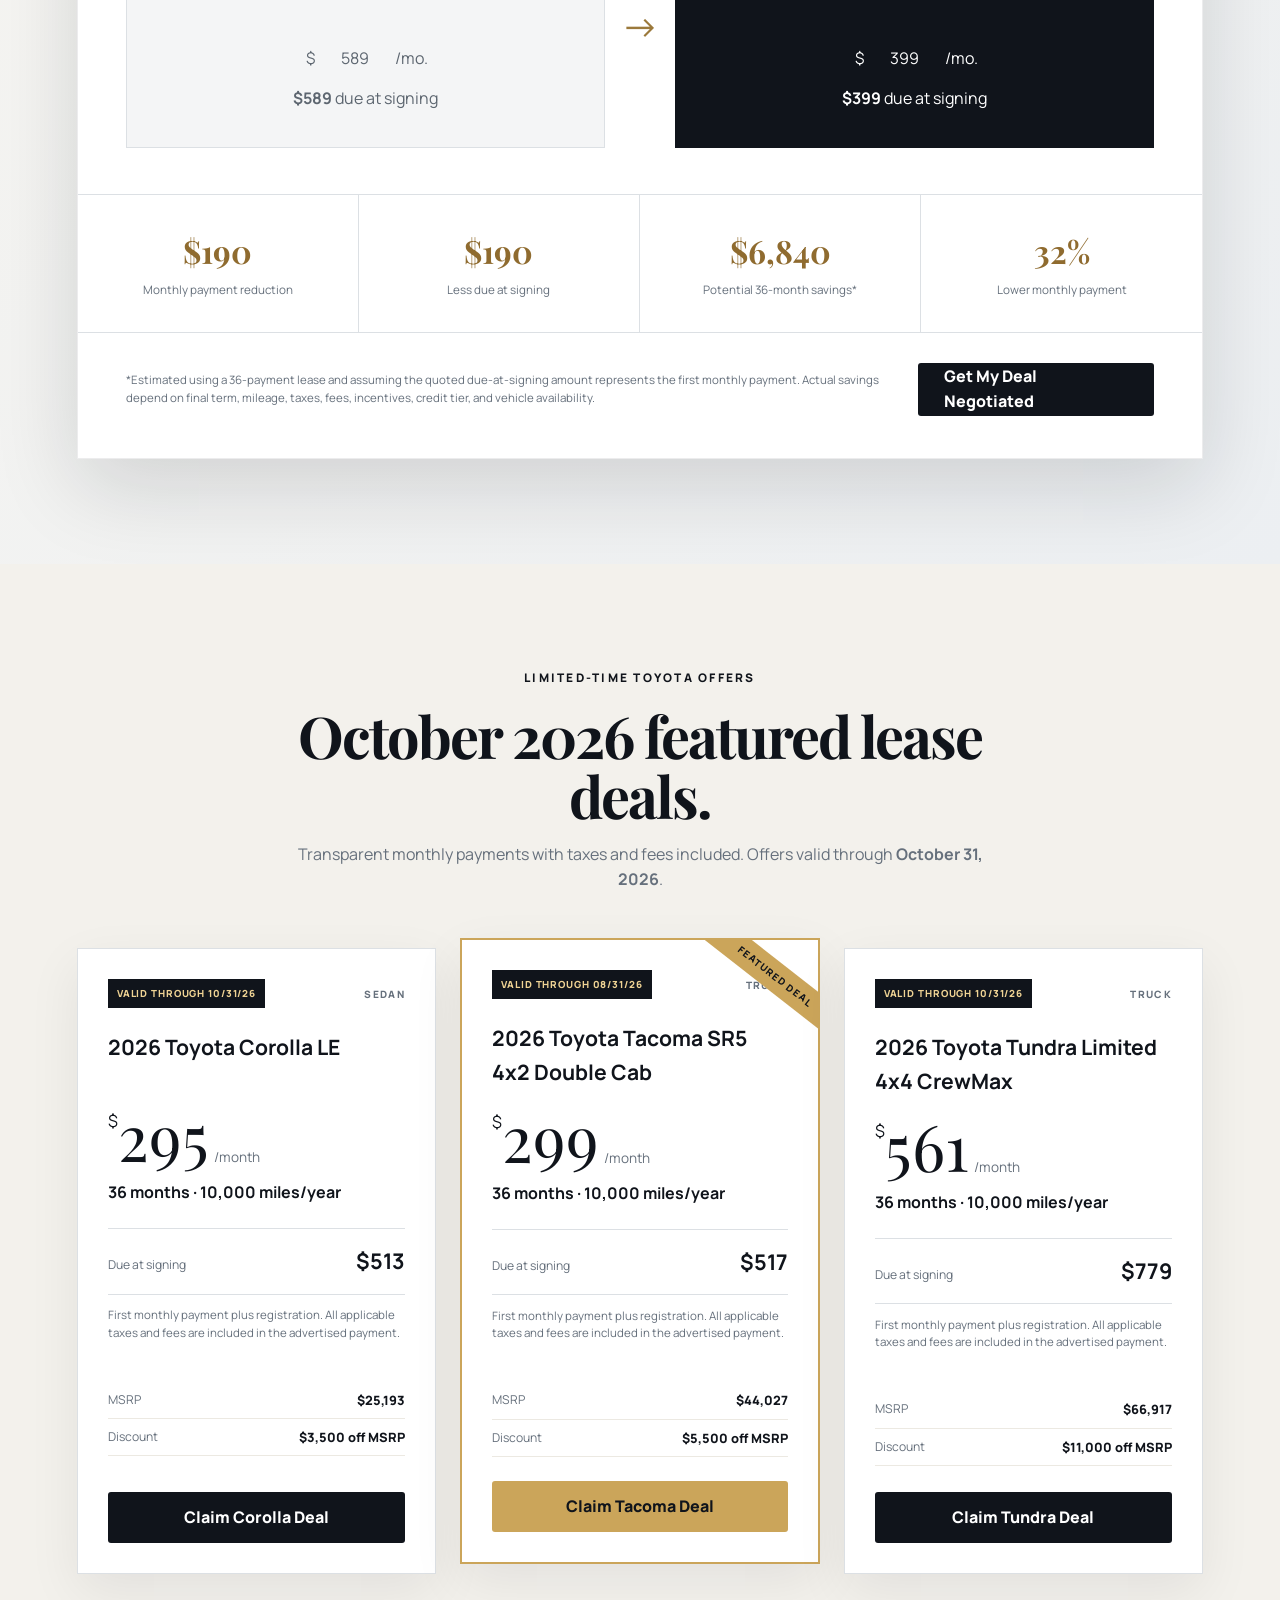
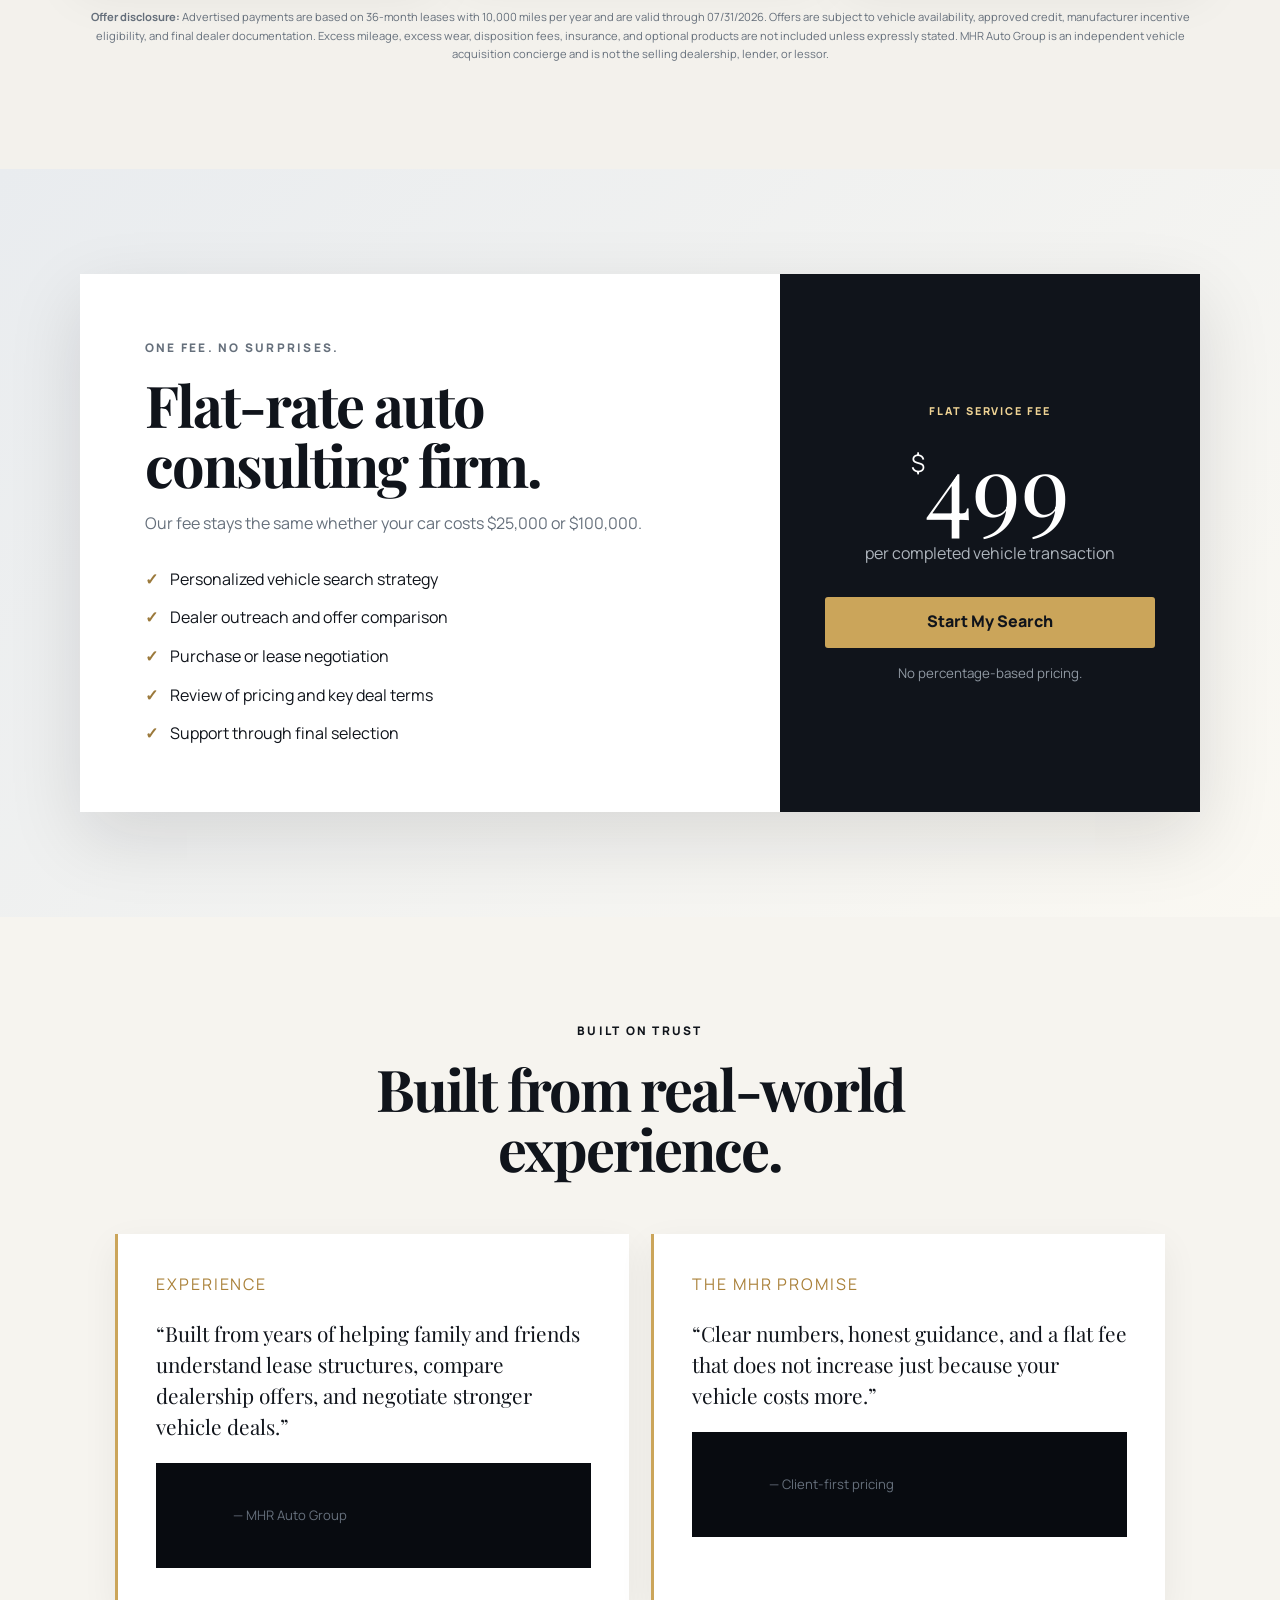
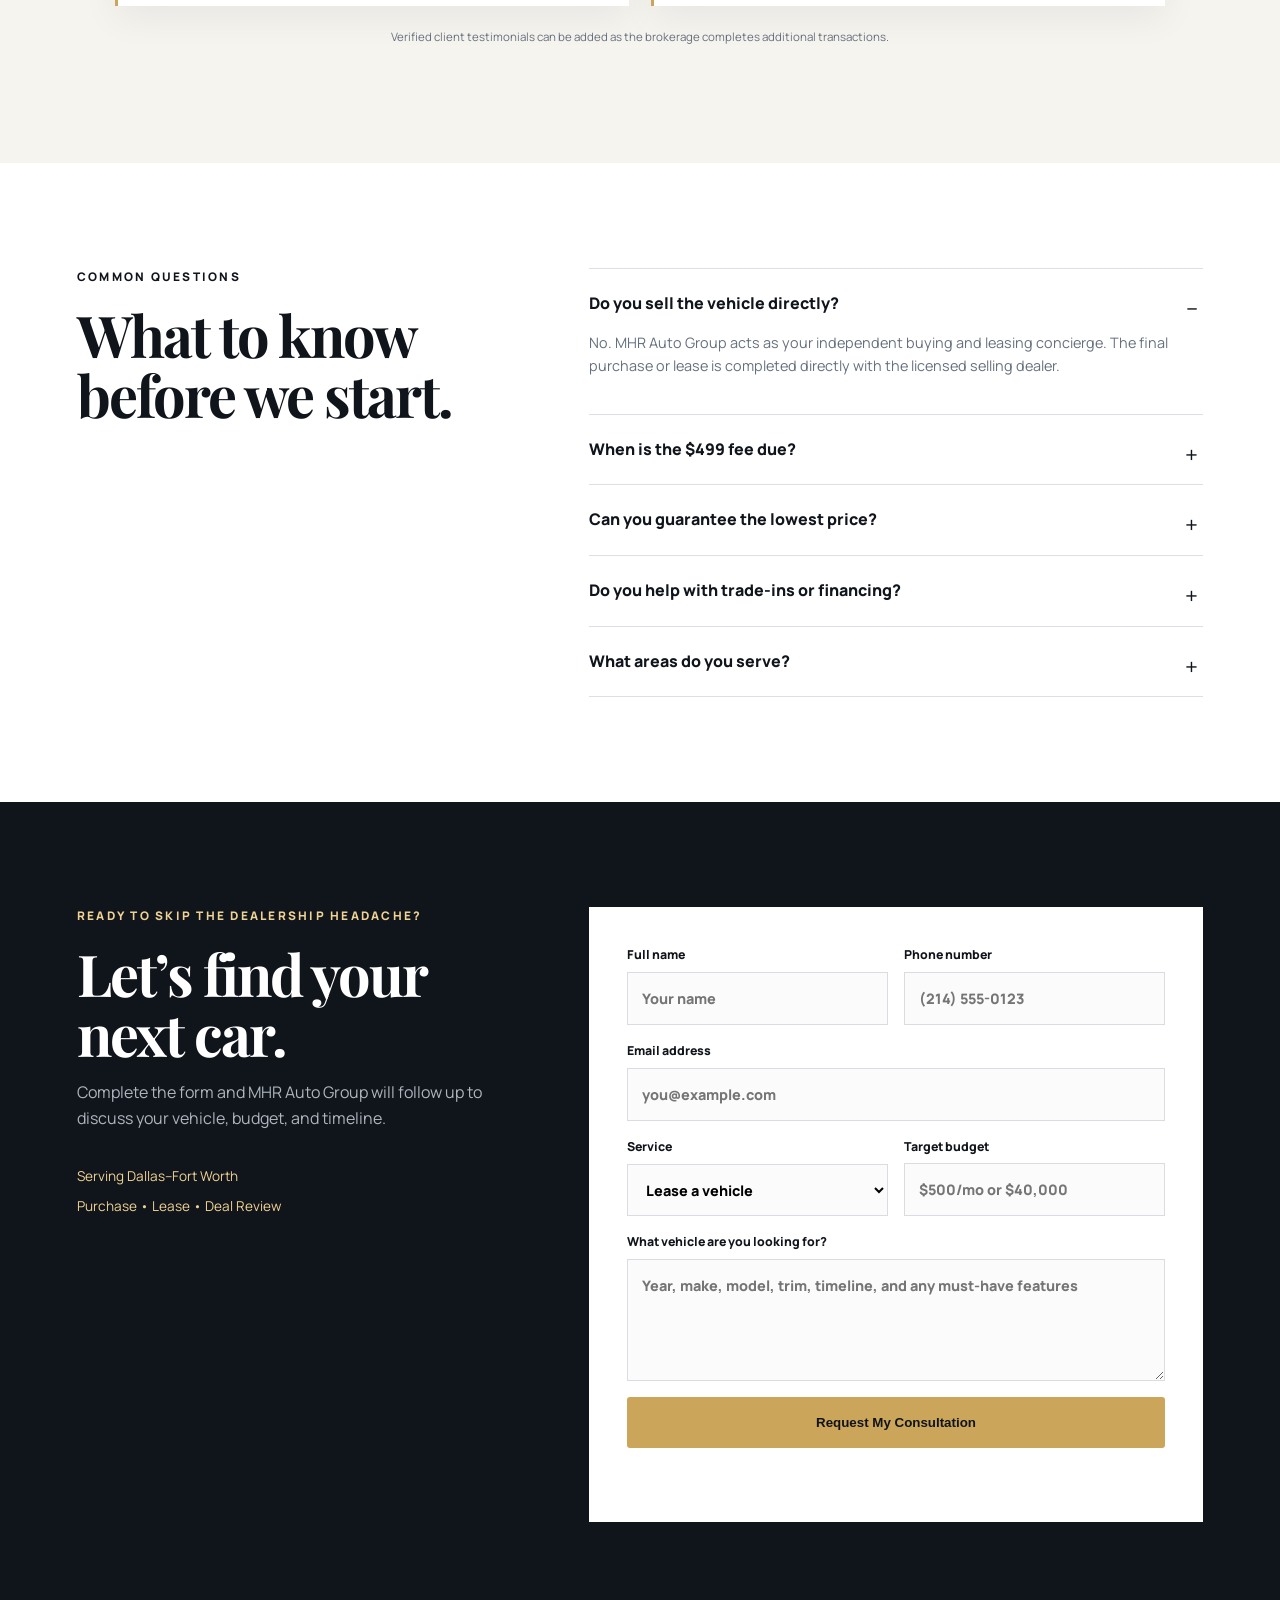
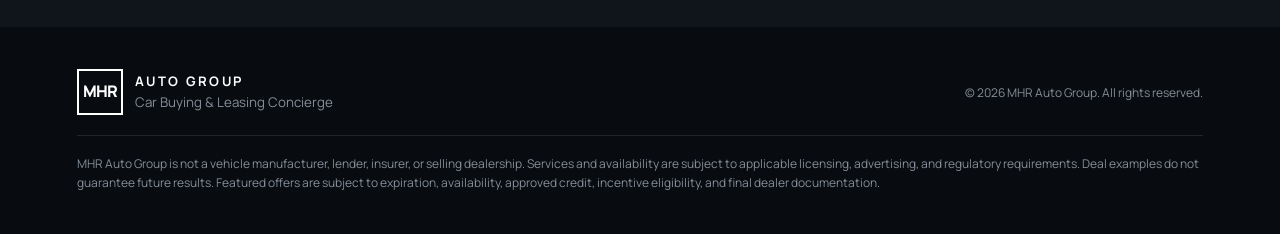
==== commit c0628f5d: "Update validity date for Toyota offers" ====
--- a/index.html
+++ b/index.html
@@ -232,7 +232,7 @@
       <div class="section-heading centered">
         <p class="eyebrow" id="dealsEyebrow">LIMITED-TIME TOYOTA OFFERS</p>
         <h2 id="dealsHeadline">October 2026 featured lease deals.</h2>
-        <p id="dealsIntro">Transparent monthly payments with taxes and fees included. Offers valid through <strong id="dealsValidThrough">August 31, 2026</strong>.</p>
+        <p id="dealsIntro">Transparent monthly payments with taxes and fees included. Offers valid through <strong id="dealsValidThrough">October 31, 2026</strong>.</p>
       </div>
 
       <div class="deals-grid" id="dealsGrid">
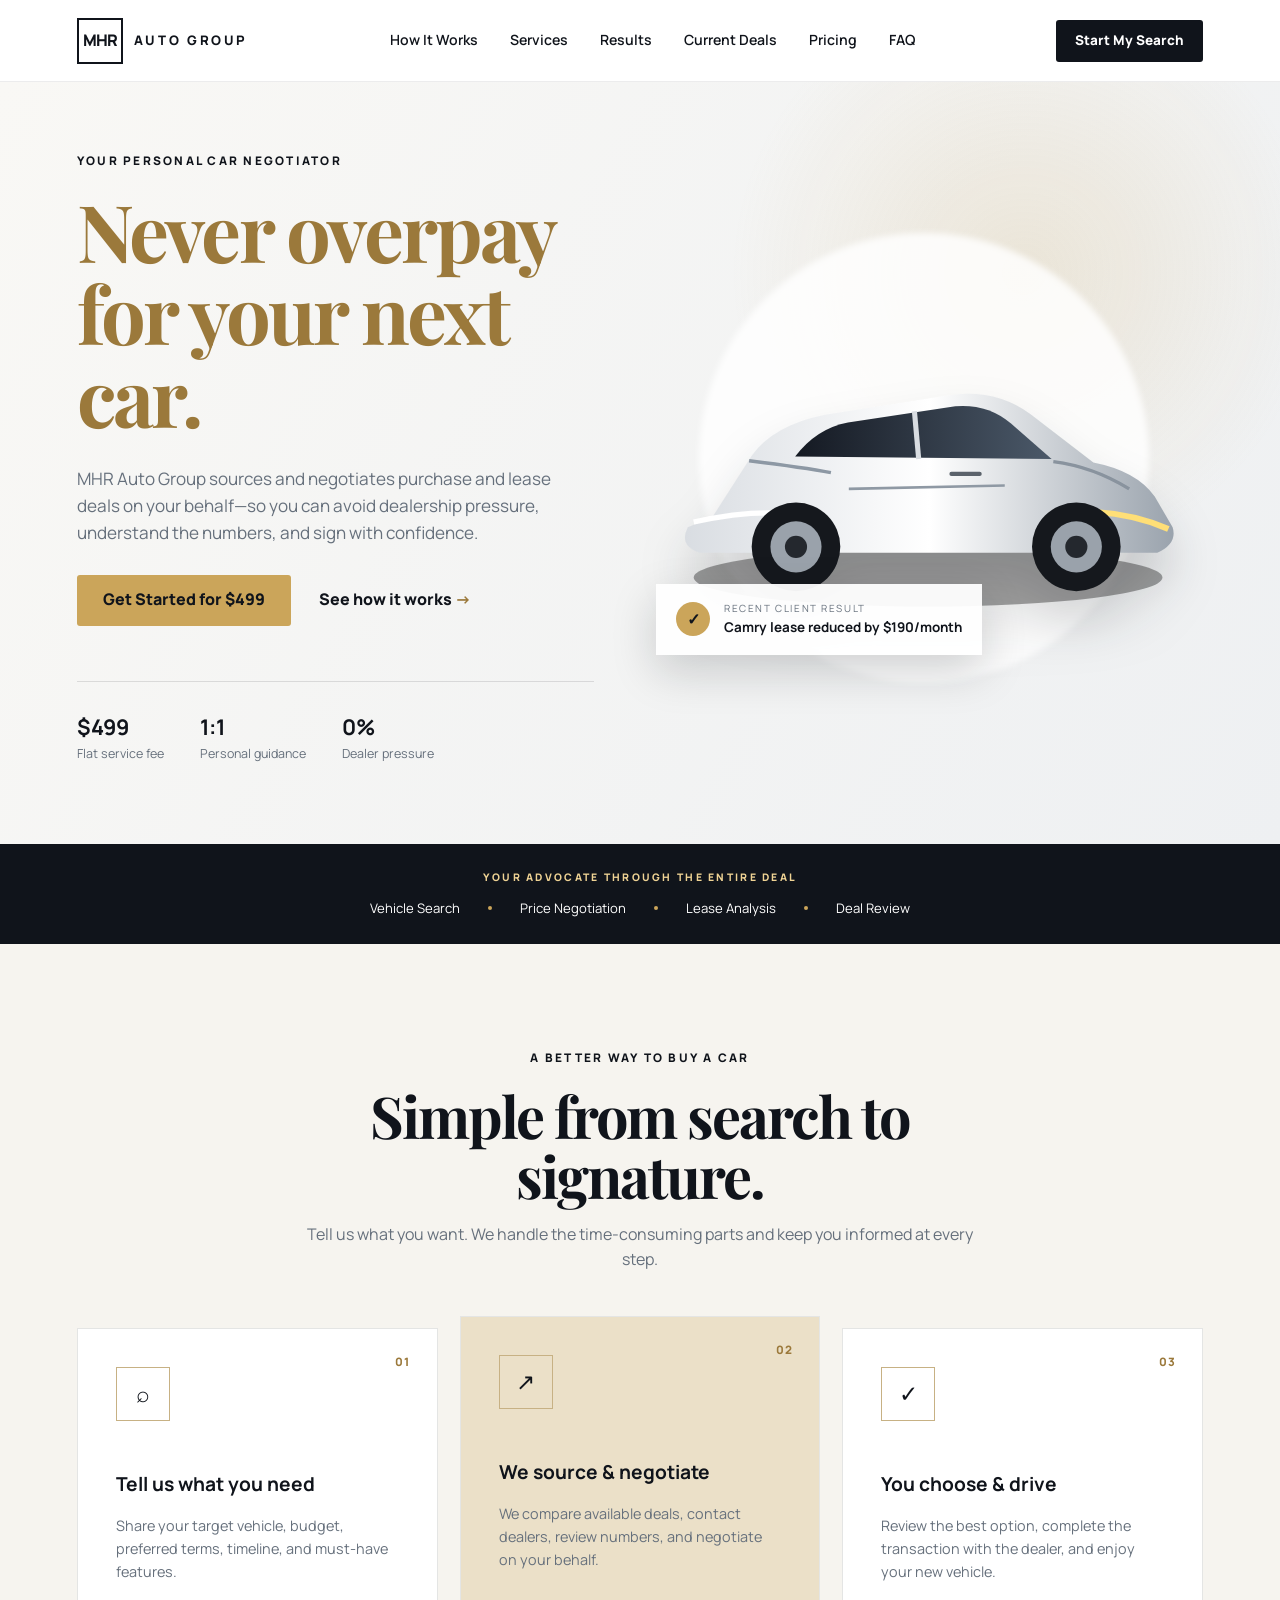
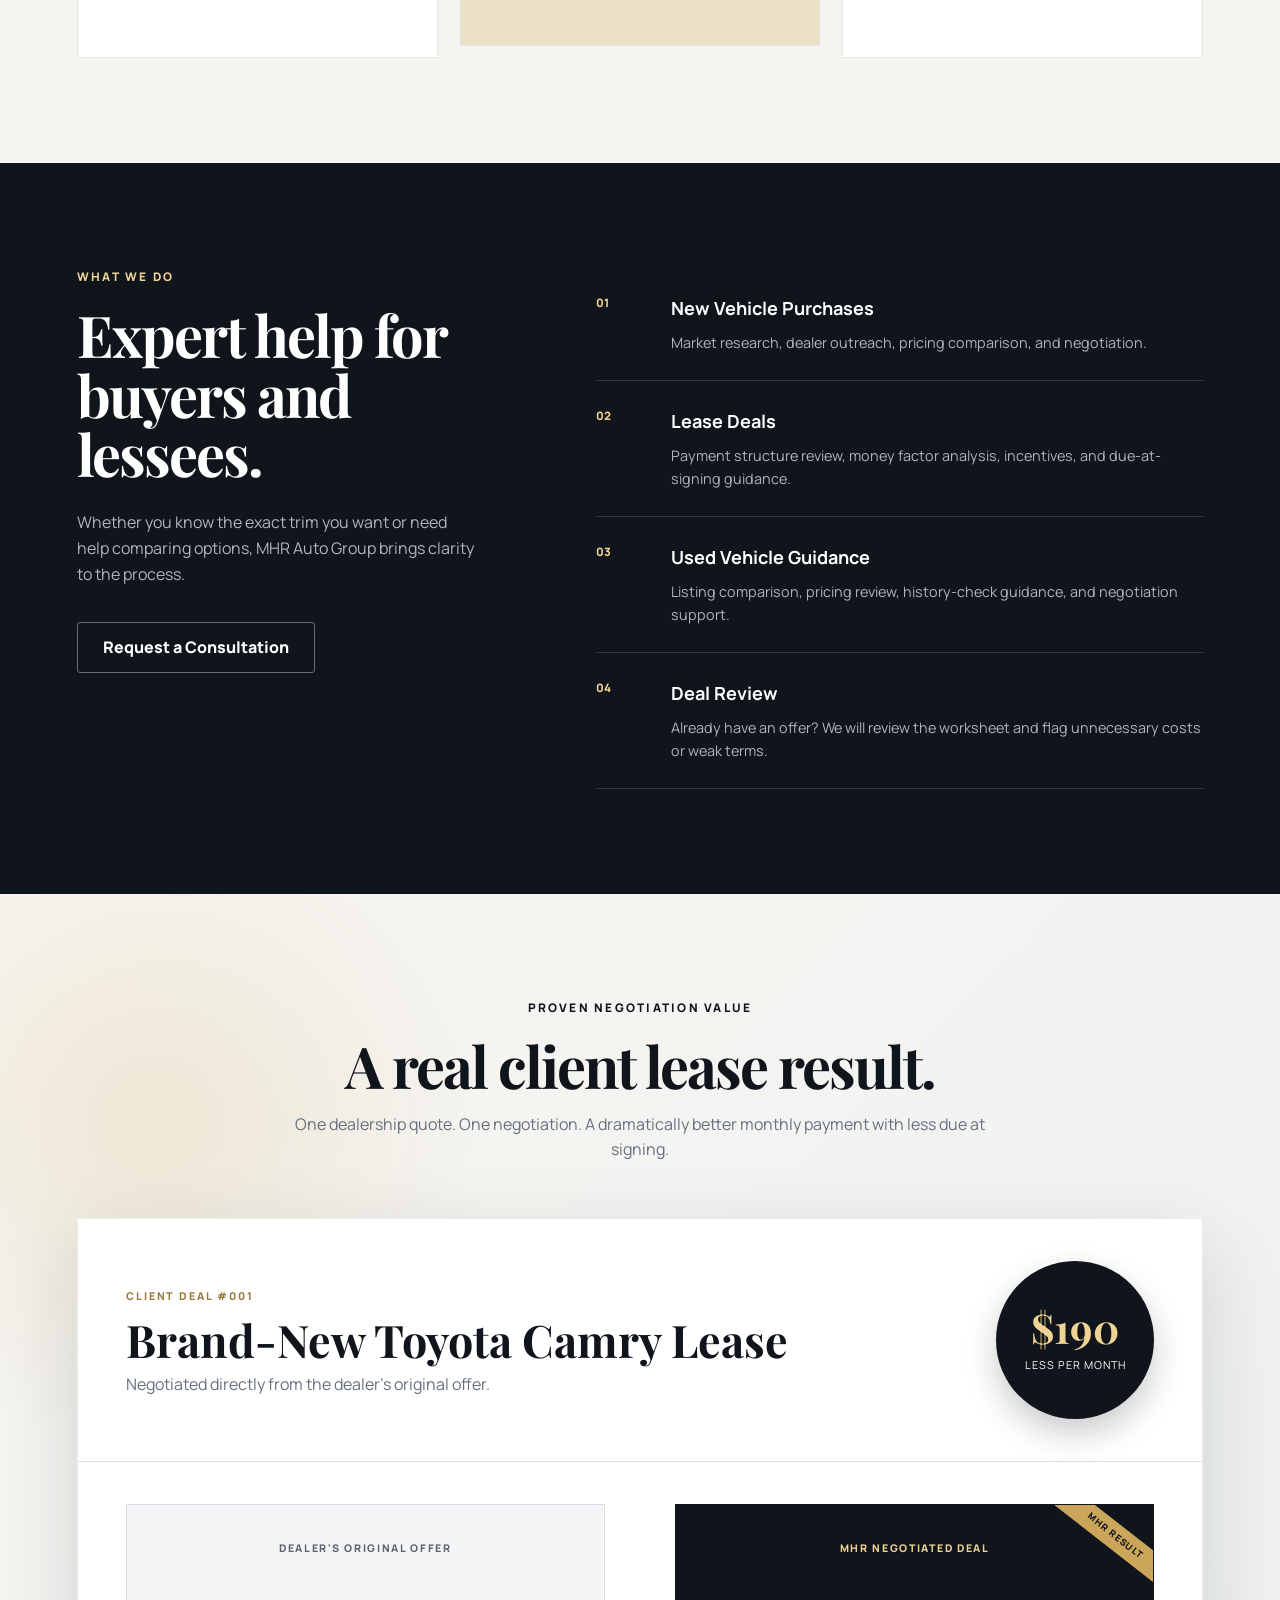
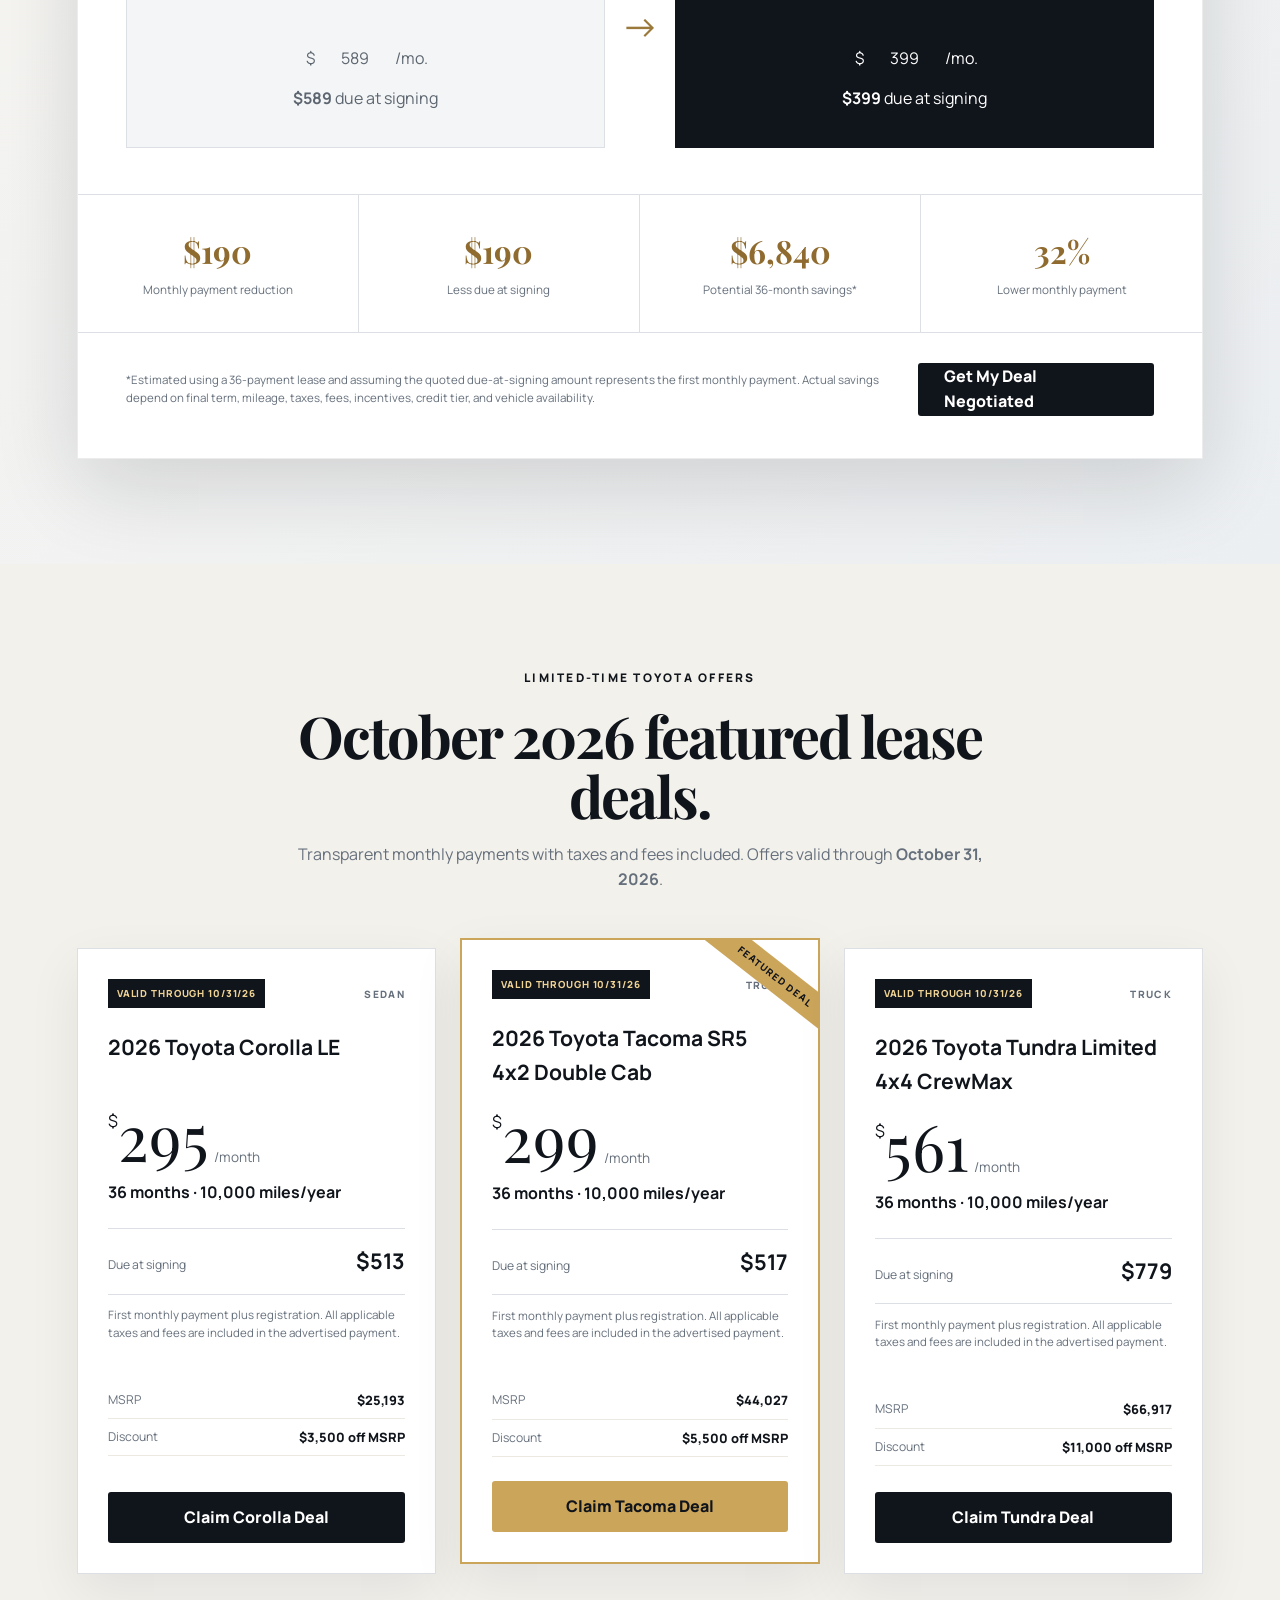
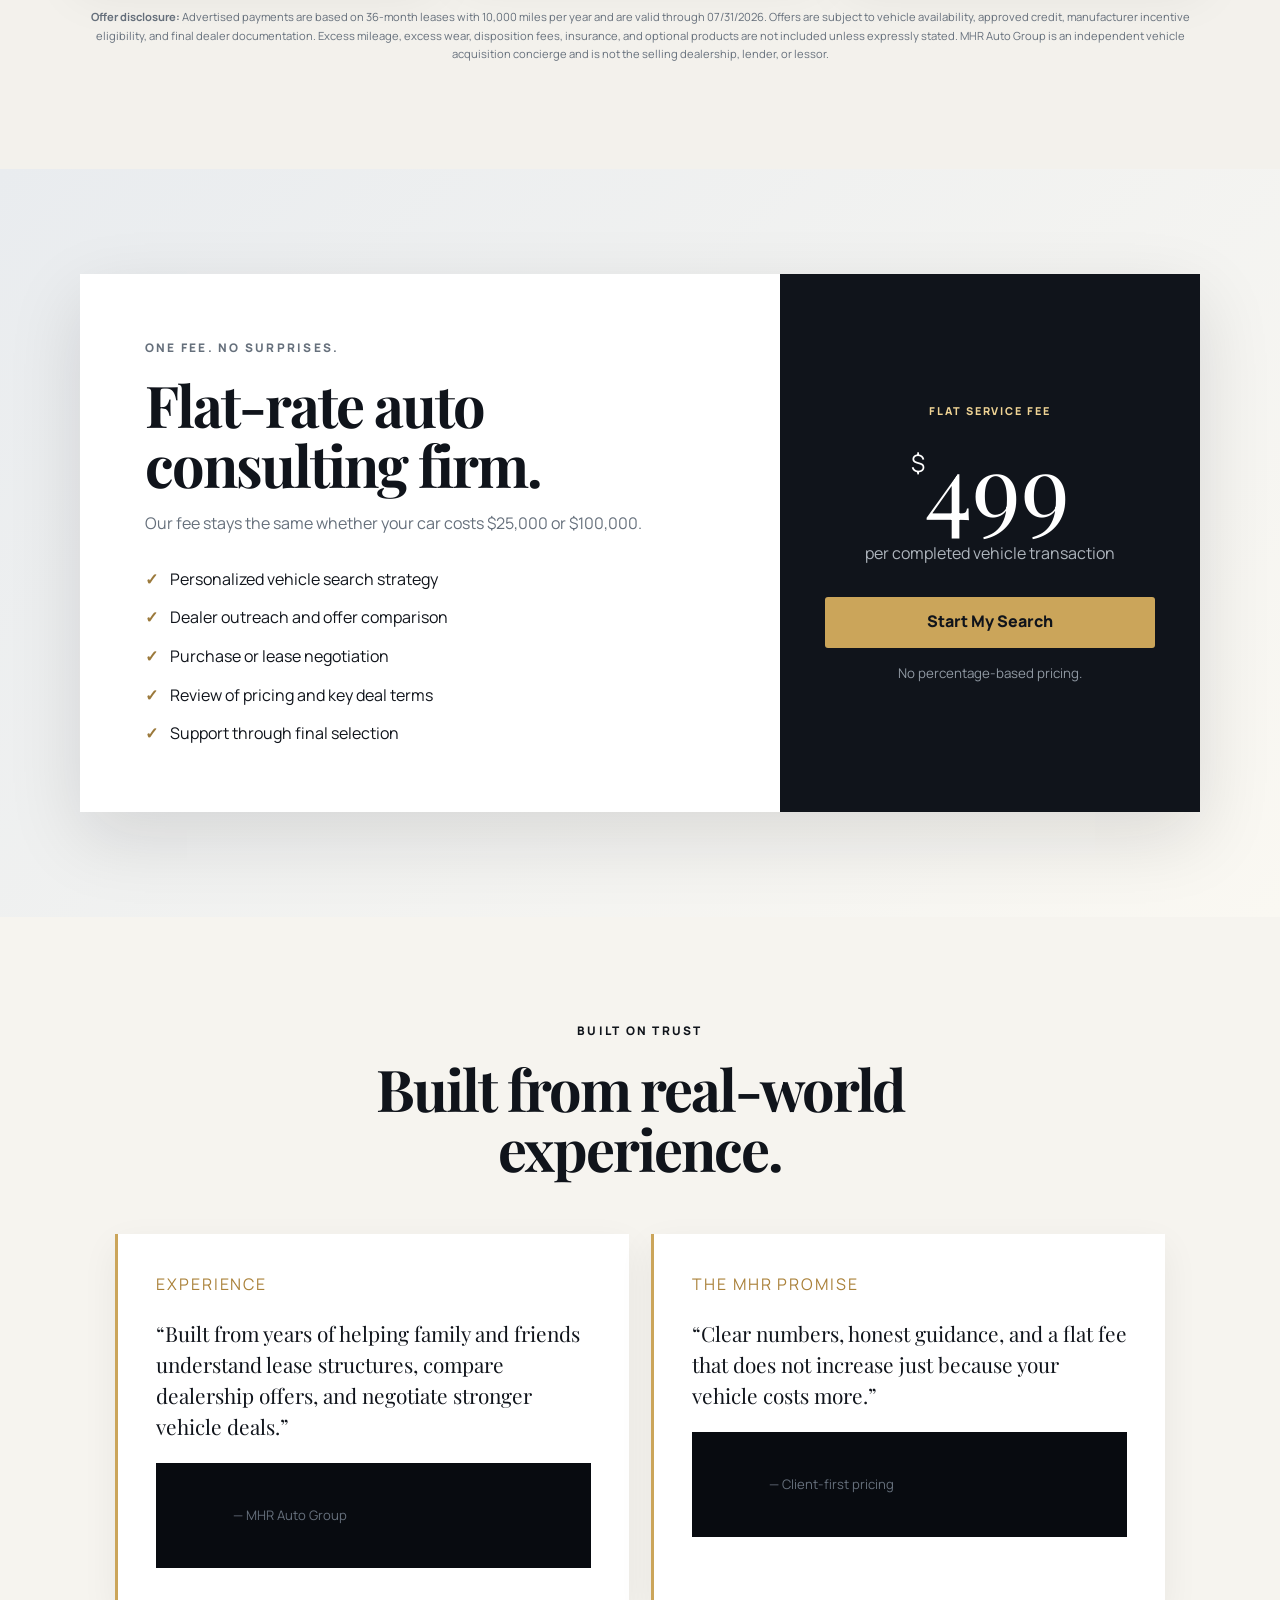
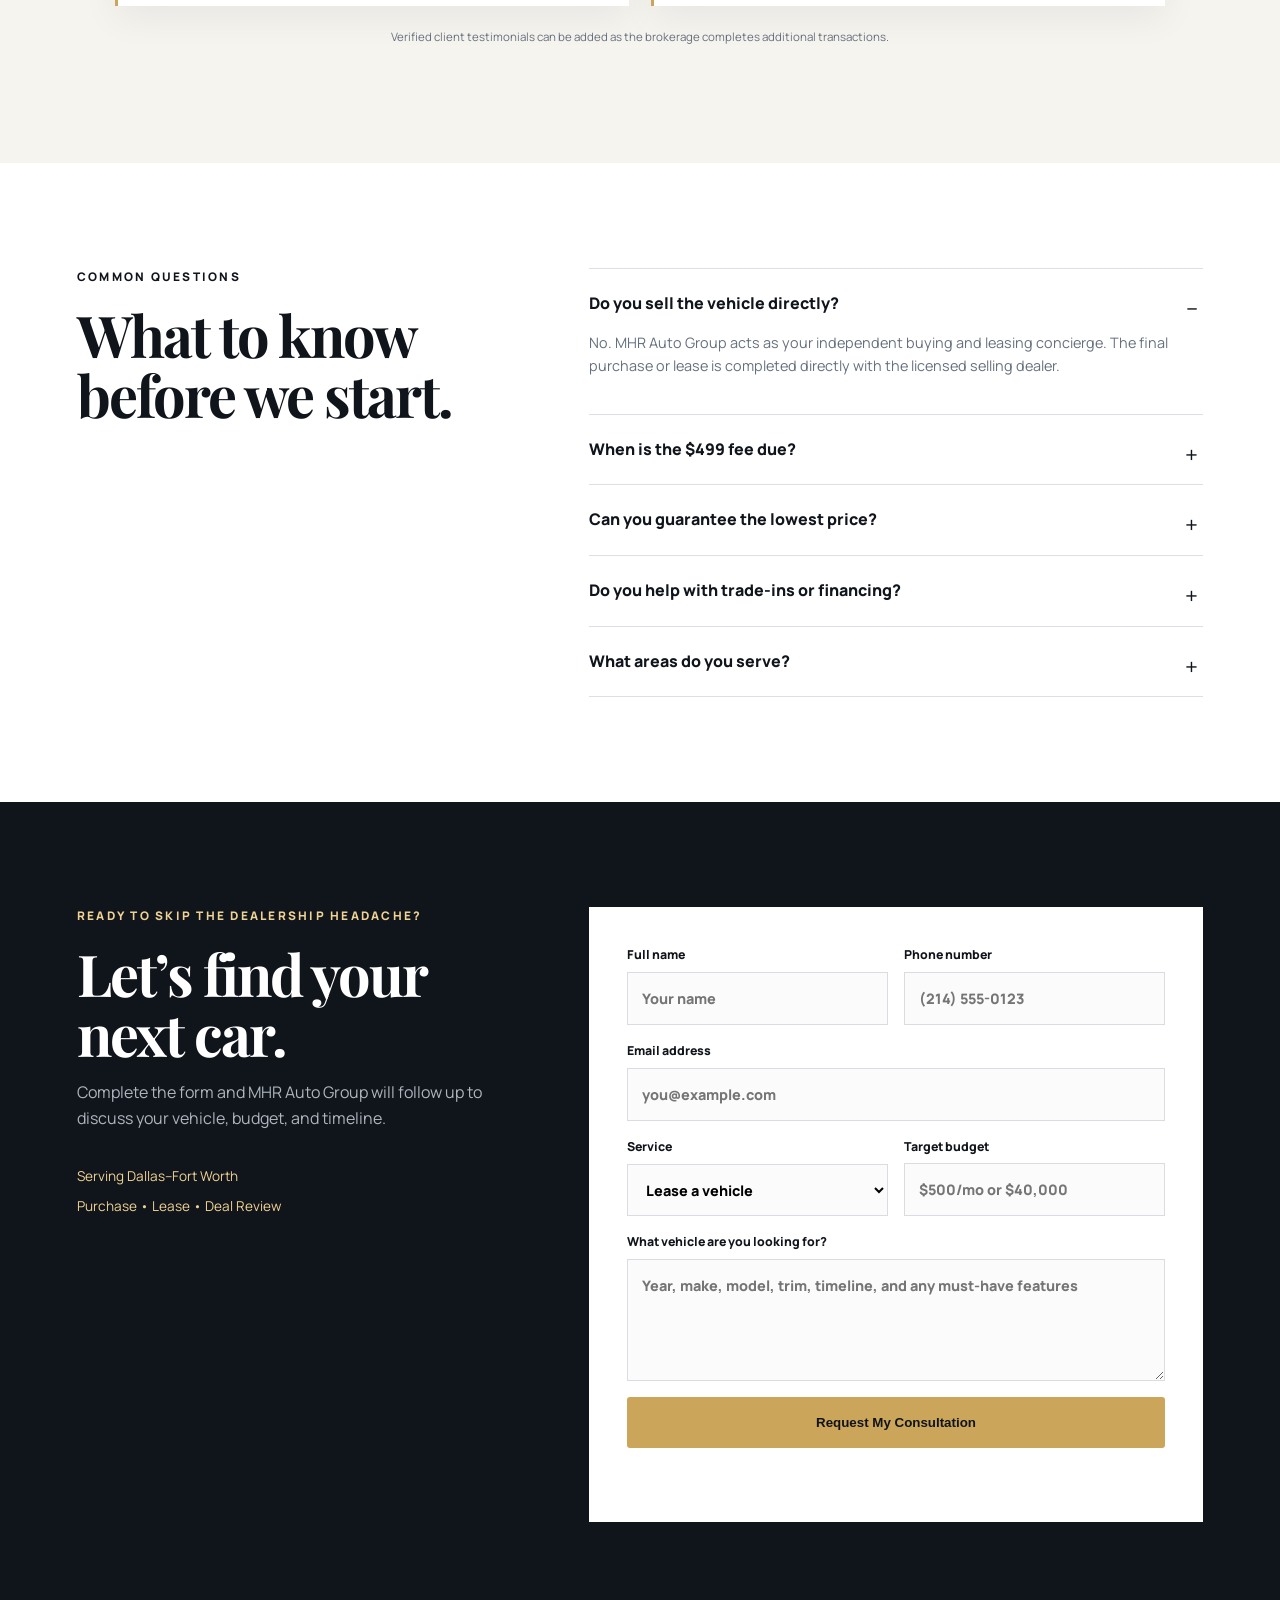
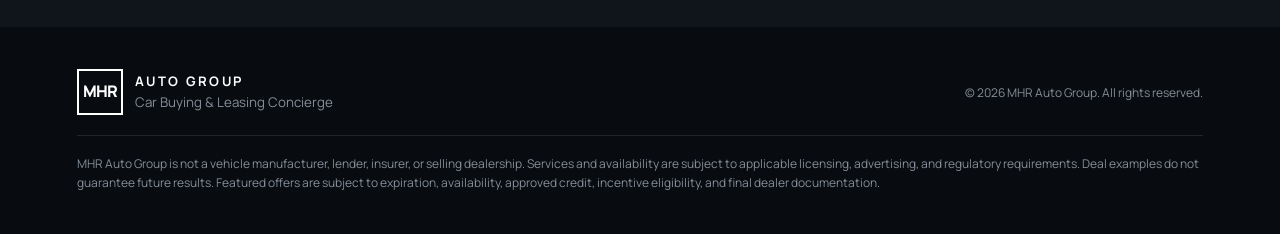
==== commit f6c34b76: "Update deal expiration date to 10/31/26" ====
--- a/index.html
+++ b/index.html
@@ -256,7 +256,7 @@
         <article class="vehicle-deal-card featured-deal">
           <div class="featured-ribbon">FEATURED DEAL</div>
           <div class="deal-card-header">
-            <span class="deal-expiration">VALID THROUGH 08/31/26</span>
+            <span class="deal-expiration">VALID THROUGH 10/31/26</span>
             <span class="deal-type">TRUCK</span>
           </div>
           <h3>2026 Toyota Tacoma SR5 4x2 Double Cab</h3>
